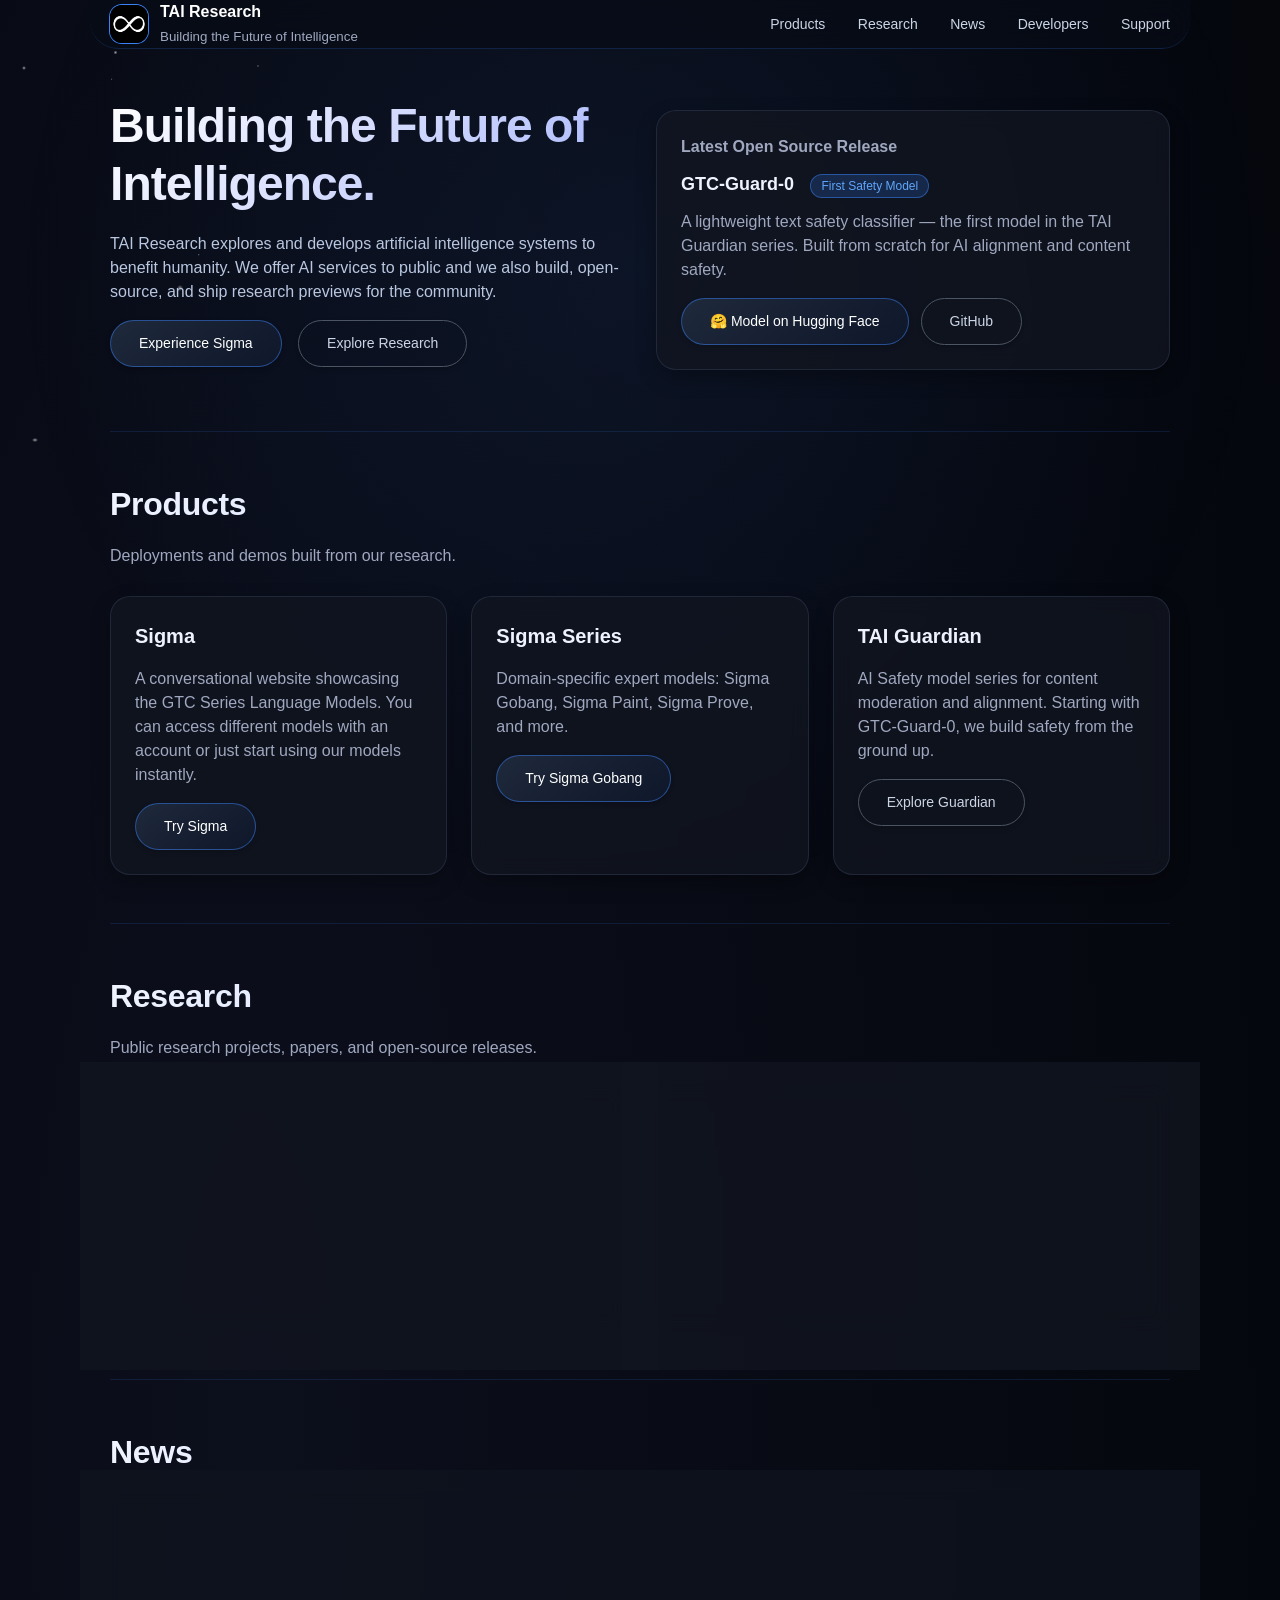
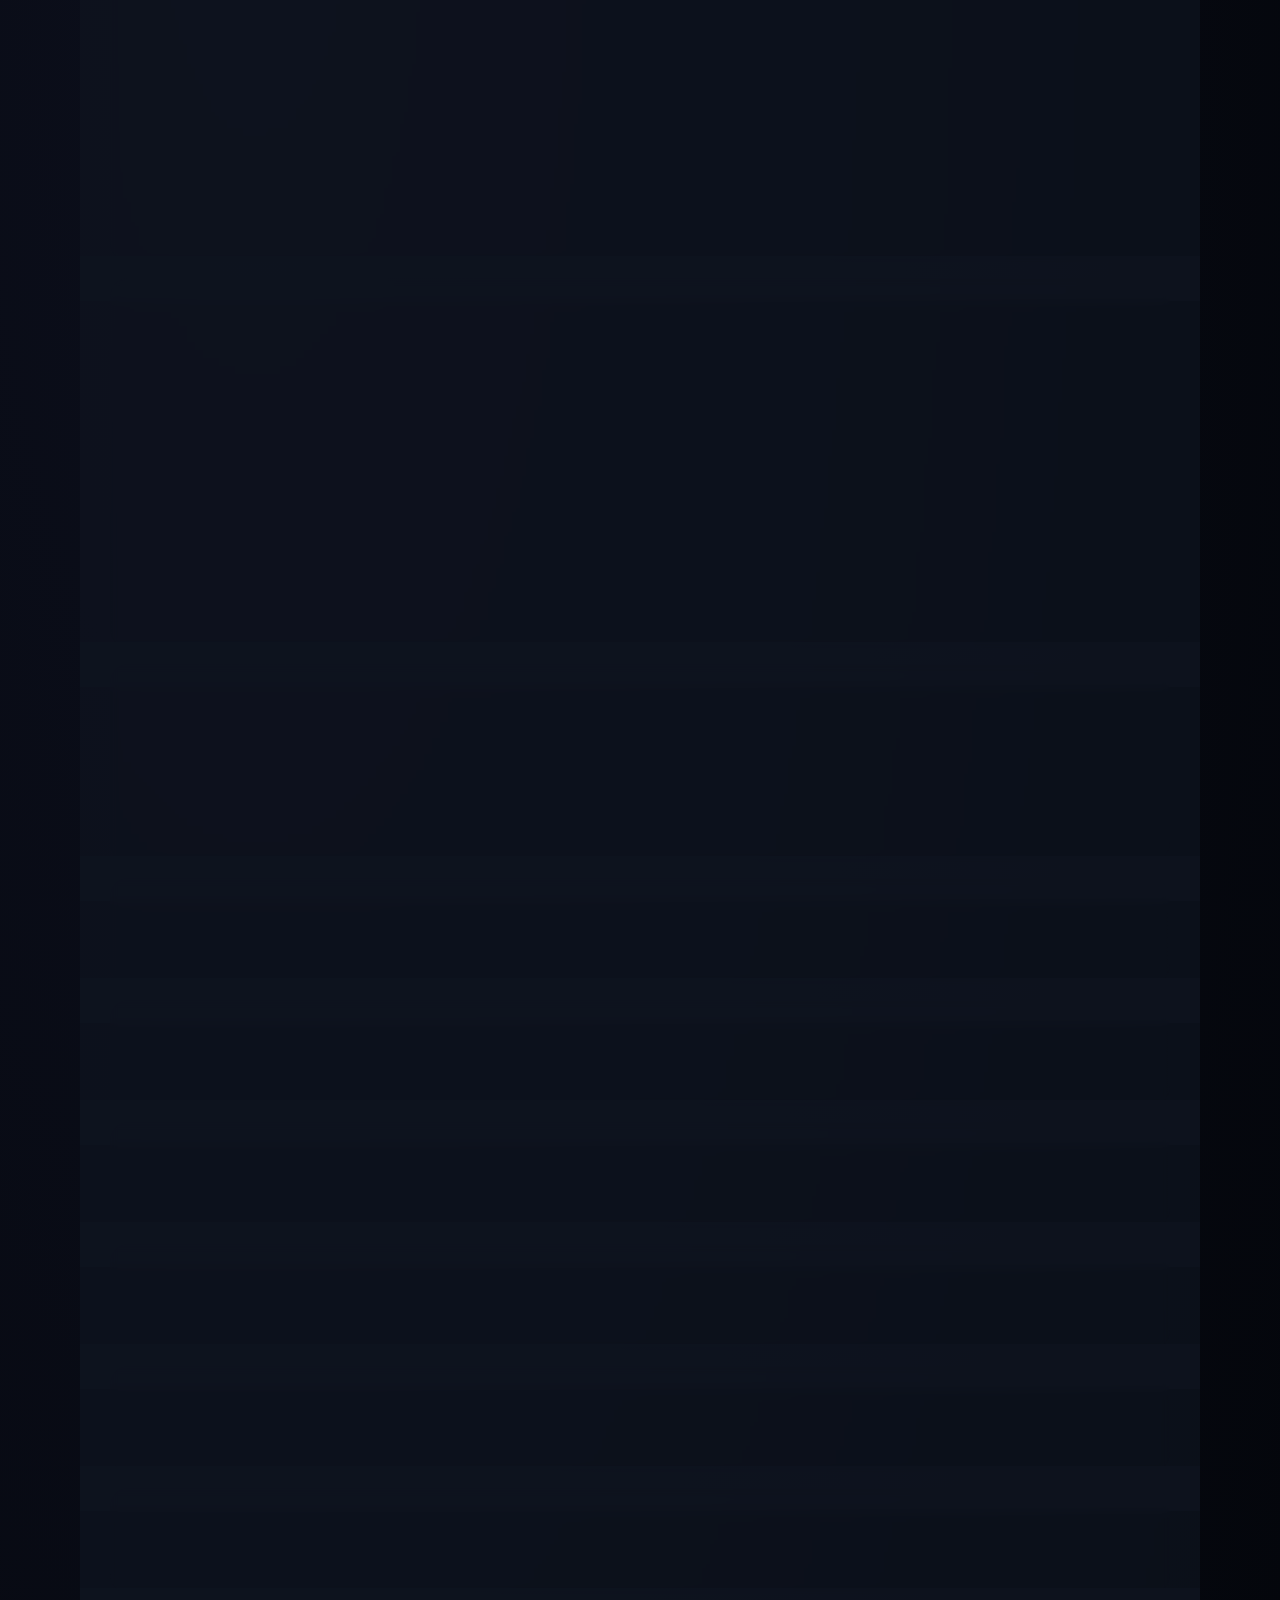
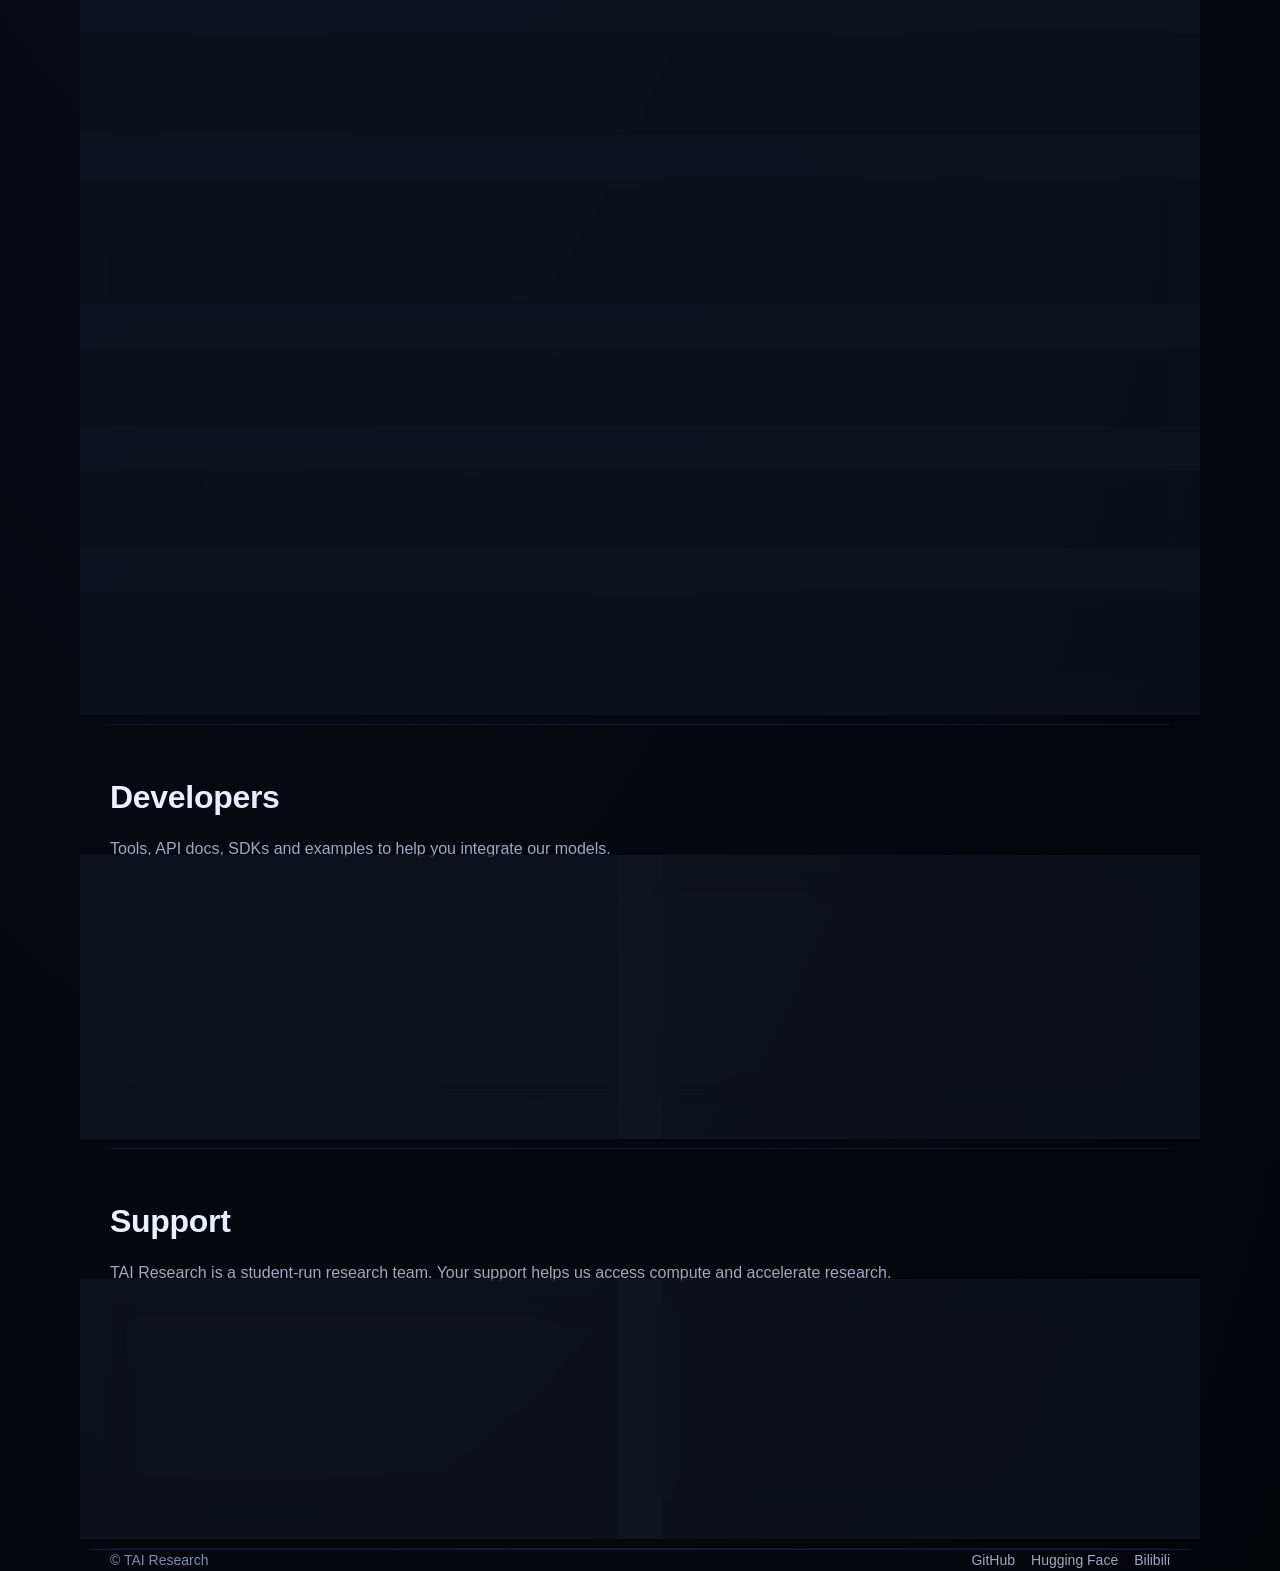
==== index.html @ 845b067b "Add files via upload" ====
<!doctype html>
<html lang="en">
<head>
    <meta charset="utf-8" />
    <meta name="viewport" content="width=device-width,initial-scale=1" />
    <title>TAI Research — Building the Future of Intelligence</title>
    <link rel="icon" href="icon.jpg" />
    <meta name="description" content="TAI Research — Building the Future of Intelligence" />
    <style>
        /* 星空黑色主题 + 渐变文字 */
        :root {
            --bg: #0a0c12;
            --card: rgba(18, 22, 32, 0.75);
            --card-border: rgba(50, 60, 85, 0.5);
            --text: #eef2ff;
            --muted: #a0a8c0;
            --accent: #3b82f6;
            --accent-glow: #6366f1;
            --border: #1f2a3e;
            --notice-bg: rgba(30, 30, 50, 0.9);
            --notice-text: #e2e8f0;
            --notice-border: #4b5563;
            --star-color: rgba(255, 255, 255, 0.2);
        }

        * {
            box-sizing: border-box;
        }

        body {
            margin: 0;
            font-family: "Inter", "Segoe UI", "Roboto", "Helvetica", "Arial", sans-serif;
            background: radial-gradient(ellipse at 20% 30%, #0c0f1c, #020408);
            color: var(--text);
            line-height: 1.5;
            position: relative;
            overflow-x: hidden;
        }

        /* 星空动态层 */
        body::before {
            content: "";
            position: fixed;
            top: 0;
            left: 0;
            width: 100%;
            height: 100%;
            pointer-events: none;
            background-image:
                radial-gradient(2px 2px at 12% 34%, #fff, rgba(0, 0, 0, 0)),
                radial-gradient(1px 1px at 86% 22%, #f8fafc, rgba(0, 0, 0, 0)),
                radial-gradient(3px 3px at 45% 72%, #ddd, rgba(0, 0, 0, 0)),
                radial-gradient(1px 1px at 71% 91%, #cbd5e1, rgba(0, 0, 0, 0)),
                radial-gradient(2px 2px at 33% 15%, white, rgba(0, 0, 0, 0)),
                radial-gradient(1px 1px at 95% 63%, #e2e8f0, rgba(0, 0, 0, 0)),
                radial-gradient(3px 2px at 7% 88%, #fff, rgba(0, 0, 0, 0)),
                radial-gradient(1px 1px at 62% 44%, #94a3b8, rgba(0, 0, 0, 0));
            background-size: 200px 200px, 300px 300px, 400px 400px, 280px 280px, 350px 350px, 220px 220px, 500px 500px, 180px 180px;
            background-repeat: no-repeat;
            opacity: 0.6;
            animation: starTwinkle 8s infinite alternate;
            z-index: 0;
        }

        /* 微光晕层 */
        body::after {
            content: "";
            position: fixed;
            top: 0;
            left: 0;
            width: 100%;
            height: 100%;
            background: radial-gradient(circle at 50% 30%, rgba(59, 130, 246, 0.08) 0%, rgba(0, 0, 0, 0) 70%);
            pointer-events: none;
            z-index: 0;
        }

        @keyframes starTwinkle {
            0% {
                opacity: 0.4;
            }
            100% {
                opacity: 0.9;
            }
        }

        /* 所有内容都在上层 */
        header,
        main,
        footer,
        .modal-overlay,
        .container,
        .card,
        .btn,
        nav,
        .logo,
        .hero,
        section {
            position: relative;
            z-index: 2;
        }

        .container {
            max-width: 1100px;
            margin: 0 auto;
            padding: 0 20px;
        }

        /* 卡片玻璃质感 */
        .card {
            background: var(--card);
            backdrop-filter: blur(10px);
            padding: 24px;
            border-radius: 20px;
            border: 1px solid var(--card-border);
            box-shadow: 0 8px 20px rgba(0, 0, 0, 0.3);
            transition: transform 0.2s ease, border-color 0.2s;
        }
        .card:hover {
            border-color: rgba(59, 130, 246, 0.6);
            transform: translateY(-2px);
        }

        /* 渐变标题 Hero */
        .hero h1 {
            font-size: 48px;
            line-height: 1.2;
            margin: 0 0 20px;
            font-weight: 800;
            background: linear-gradient(135deg, #FFFFFF, #A5B4FC, #60A5FA, #C084FC);
            background-size: 300% 300%;
            -webkit-background-clip: text;
            background-clip: text;
            color: transparent;
            animation: gradientShift 5s ease infinite;
            letter-spacing: -0.02em;
        }

        @keyframes gradientShift {
            0% {
                background-position: 0% 50%;
            }
            50% {
                background-position: 100% 50%;
            }
            100% {
                background-position: 0% 50%;
            }
        }

        /* 按钮样式 - 深色炫酷 */
        .btn {
            display: inline-block;
            padding: 12px 28px;
            border-radius: 40px;
            background: linear-gradient(145deg, #1e293b, #0f172a);
            color: #ffffff;
            font-weight: 500;
            text-decoration: none;
            font-size: 14px;
            border: 1px solid rgba(59, 130, 246, 0.5);
            transition: all 0.25s ease;
            box-shadow: 0 2px 5px rgba(0, 0, 0, 0.2);
        }
        .btn:hover {
            background: linear-gradient(145deg, #2d3a5e, #1e293b);
            border-color: #60a5fa;
            transform: scale(1.02);
            box-shadow: 0 6px 14px rgba(59, 130, 246, 0.25);
        }
        .btn.outline {
            background: transparent;
            border: 1px solid #4b5563;
            color: #cbd5e6;
        }
        .btn.outline:hover {
            background: rgba(59, 130, 246, 0.15);
            border-color: #3b82f6;
            color: white;
        }

        /* 徽章样式 */
        .badge {
            display: inline-block;
            background: rgba(59, 130, 246, 0.2);
            border: 1px solid rgba(59, 130, 246, 0.5);
            border-radius: 20px;
            padding: 2px 10px;
            font-size: 12px;
            font-weight: 500;
            color: #60a5fa;
            margin-left: 12px;
            vertical-align: middle;
        }

        /* 模态框星空适配 */
        .modal-overlay {
            position: fixed;
            top: 0;
            left: 0;
            width: 100%;
            height: 100%;
            background-color: rgba(5, 7, 15, 0.85);
            backdrop-filter: blur(5px);
            display: flex;
            justify-content: center;
            align-items: center;
            z-index: 1000;
        }
        .modal-content {
            background: #10141f;
            max-width: 600px;
            width: 90%;
            max-height: 80vh;
            overflow-y: auto;
            border-radius: 28px;
            box-shadow: 0 25px 40px rgba(0, 0, 0, 0.6), 0 0 0 1px rgba(59, 130, 246, 0.3);
            padding: 28px;
            position: relative;
            color: #eef2ff;
        }
        .modal-close {
            position: absolute;
            top: 18px;
            right: 22px;
            background: none;
            border: none;
            font-size: 28px;
            cursor: pointer;
            color: #9ca3af;
        }
        .modal-close:hover {
            color: white;
        }
        .modal-title {
            font-size: 26px;
            font-weight: 700;
            margin: 0 0 16px 0;
            background: linear-gradient(120deg, #e0f2fe, #a5f3fc);
            -webkit-background-clip: text;
            background-clip: text;
            color: transparent;
        }
        .modal-body ul li {
            color: #cbd5e6;
        }
        .modal-signature {
            margin-top: 20px;
            font-style: italic;
            text-align: right;
            color: #90a3bf;
        }
        /* 头部 */
        header {
            padding: 24px;
            display: flex;
            align-items: center;
            justify-content: space-between;
            border-bottom: 1px solid rgba(59, 130, 246, 0.2);
            background: rgba(8, 12, 22, 0.7);
            backdrop-filter: blur(12px);
            border-radius: 0 0 28px 28px;
            margin-bottom: 8px;
        }
        .logo {
            display: flex;
            align-items: center;
            gap: 12px;
        }
        .logo .mark {
            width: 38px;
            height: 38px;
            border-radius: 12px;
            overflow: hidden;
            box-shadow: 0 0 0 1px #3b82f6;
        }
        .logo .mark img {
            width: 100%;
            height: 100%;
            object-fit: cover;
        }
        nav a {
            color: #cbd5e6;
            text-decoration: none;
            margin-left: 28px;
            font-weight: 500;
            font-size: 14px;
            transition: 0.2s;
        }
        nav a:hover {
            color: #ffffff;
            text-shadow: 0 0 5px #3b82f6;
        }
        /* 区块分割线 */
        section {
            padding: 48px 0;
            border-bottom: 1px solid rgba(59, 130, 246, 0.15);
        }
        h2 {
            margin: 0 0 16px;
            font-size: 32px;
            font-weight: 700;
            letter-spacing: -0.3px;
            background: linear-gradient(135deg, #f0f4ff, #b9c8ff);
            -webkit-background-clip: text;
            background-clip: text;
            color: transparent;
        }
        h3 {
            margin: 0 0 12px;
            font-size: 20px;
            font-weight: 600;
            color: #eef2ff;
        }
        .hero {
            display: grid;
            grid-template-columns: 1fr 1fr;
            gap: 32px;
            align-items: center;
        }
        .hero p {
            color: #b9c7e0;
        }
        .news-item {
            display: flex;
            gap: 16px;
            align-items: flex-start;
            background: rgba(15, 20, 32, 0.7);
            backdrop-filter: blur(4px);
        }
        .news-date {
            font-size: 14px;
            font-weight: 600;
            color: #60a5fa;
            min-width: 110px;
        }
        footer {
            padding: 32px 0;
            color: #7f8cae;
            font-size: 14px;
            border-top: 1px solid rgba(59, 130, 246, 0.2);
            margin-top: 10px;
        }
        footer a {
            color: #8ba0d0;
            transition: 0.2s;
        }
        footer a:hover {
            color: white;
        }
        /* 响应式 */
        @media(max-width:900px) {
            .hero {
                grid-template-columns: 1fr;
                gap: 32px;
            }
            .grid {
                grid-template-columns: 1fr;
            }
            nav {
                display: none;
            }
            .hero h1 {
                font-size: 38px;
            }
            .news-date {
                min-width: 80px;
            }
        }
        /* 链接样式统一 */
        a {
            color: #9bb4ff;
        }
        a:hover {
            color: white;
        }
        /* 列表/内容微调 */
        .modal-body ul {
            padding-left: 20px;
        }
        .modal-body li {
            margin-bottom: 8px;
        }
        .grid {
            display: grid;
            grid-template-columns: repeat(3, 1fr);
            gap: 24px;
            margin-top: 28px;
        }
        @media (max-width: 700px) {
            .grid {
                grid-template-columns: 1fr;
            }
        }
        /* 滚动条暗色 */
        ::-webkit-scrollbar {
            width: 8px;
            background: #11161f;
        }
        ::-webkit-scrollbar-thumb {
            background: #2d3a52;
            border-radius: 8px;
        }
    </style>
</head>
<body>

    <header class="container">
        <div class="logo">
            <div class="mark">
                <img src="icon.jpg" alt="TAI Research Logo">
            </div>
            <div>
                <div style="font-weight:700; color:#ffffff;">TAI Research</div>
                <small style="color:var(--muted)">Building the Future of Intelligence</small>
            </div>
        </div>
        <nav>
            <a href="#products">Products</a>
            <a href="#research">Research</a>
            <a href="#news">News</a>
            <a href="#developers">Developers</a>
            <a href="#support">Support</a>
        </nav>
    </header>

    <main class="container">
        <section class="hero">
            <div>
                <h1>Building the Future of Intelligence.</h1>
                <p>TAI Research explores and develops artificial intelligence systems to benefit humanity. We offer AI services to public and we also build, open-source, and ship research previews for the community.</p>
                <p>
                    <a class="btn" href="https://ltyleo.github.io/sigma/" target="_blank">Experience Sigma</a>
                    <a class="btn outline" style="margin-left:12px;" href="#research">Explore Research</a>
                </p>
            </div>
            <div class="card">
                <strong style="display:block;margin-bottom:12px;color:var(--muted)">Latest Open Source Release</strong>
                <div>
                    <span style="font-weight:600;font-size:18px; color:#f0f3ff">GTC-Guard-0</span>
                    <span class="badge">First Safety Model</span>
                </div>
                <div style="color:var(--muted);margin:12px 0">A lightweight text safety classifier — the first model in the TAI Guardian series. Built from scratch for AI alignment and content safety.</div>
                <div style="display:flex;gap:12px;margin-top:16px;flex-wrap:wrap">
                    <a class="btn" href="https://huggingface.co/TAI-Research/GTC-Guard-0" target="_blank">🤗 Model on Hugging Face</a>
                    <a class="btn outline" href="https://github.com/LTYLeo/GTC-Guard-0" target="_blank">GitHub</a>
                </div>
            </div>
        </section>

        <section id="products">
            <h2>Products</h2>
            <p style="color:var(--muted)">Deployments and demos built from our research.</p>
            <div class="grid">
                <div class="card">
                    <h3>Sigma</h3>
                    <p style="color:var(--muted)">A conversational website showcasing the GTC Series Language Models. You can access different models with an account or just start using our models instantly.</p>
                    <a class="btn" href="https://ltyleo.github.io/sigma/" target="_blank">Try Sigma</a>
                </div>
                <div class="card">
                    <h3>Sigma Series</h3>
                    <p style="color:var(--muted)">Domain-specific expert models: Sigma Gobang, Sigma Paint, Sigma Prove, and more.</p>
                    <a class="btn" href="https://ltyleo.github.io/gobang/" target="_blank">Try Sigma Gobang</a>
                </div>
                <div class="card">
                    <h3>TAI Guardian</h3>
                    <p style="color:var(--muted)">AI Safety model series for content moderation and alignment. Starting with GTC-Guard-0, we build safety from the ground up.</p>
                    <a class="btn outline" href="https://huggingface.co/TAI-Research/GTC-Guard-0" target="_blank">Explore Guardian</a>
                </div>
            </div>
        </section>

        <section id="research">
            <h2>Research</h2>
            <p style="color:var(--muted)">Public research projects, papers, and open-source releases.</p>
            <div style="display:grid;grid-template-columns:1fr 1fr;gap:24px;margin-top:24px">
                <div class="card">
                    <h3>GTC Series</h3>
                    <p style="color:var(--muted)">Generative Trained Chatbot family — from GTC-1 to GTC-2. See model cards and checkpoints on Hugging Face.</p>
                    <p style="margin-top:16px"><a href="https://huggingface.co/TAI-Research" target="_blank" class="btn">View models</a></p>
                </div>
                <div class="card">
                    <h3>TAI Guardian <span class="badge">New</span></h3>
                    <p style="color:var(--muted)">A safety-first model series for text moderation. GTC-Guard-0 is the first baseline classifier, designed for interpretability and lightweight deployment.</p>
                    <p style="margin-top:16px"><a href="https://huggingface.co/TAI-Research/GTC-Guard-0" target="_blank" class="btn outline">Read Model Card</a></p>
                </div>
            </div>
        </section>

        <section id="news">
            <h2>News</h2>
            <div style="display:flex;flex-direction:column;gap:16px;margin-top:16px">

                <!-- 新增新闻：GTC-2.5V Preview -->
                <div class="card news-item">
                    <div class="news-date">2026-7-14</div>
                    <div style="flex:1">
                        <strong>🖼️ GTC-2.5V Preview Released — TAI Research‘s First Vision-Language Model</strong>
                        <div style="color:var(--muted);margin-top:8px">
                            We are excited to announce the release of GTC-2.5V Preview, the first vision-language foundation model developed by TAI Research. Extending the GTC series with multimodal capabilities, this 64M-parameter model integrates a lightweight visual encoder with a decoder-only language backbone, trained end-to-end on a V100 32G GPU.
                            <br><br>
                            GTC-2.5V Preview demonstrates foundational capabilities in image captioning, visual question answering, and text reading from images. While it is a compact research preview, it serves as a baseline for our upcoming larger vision-language models and downstream applications, including multimodal agents and Computer Use scenarios.
                            <br><br>
                            This release reaffirms our commitment to transparent, efficient AI research across modalities. We extend our gratitude to the MiniMind-V team for their open-source contributions, enabling us to explore multimodal AI efficiently.
                            <br><br>
                            <strong>📄 System Card Available:</strong>
                            <a href="./GTC-2.5V%20Preview%20System%20Card.pdf" target="_blank" style="color:#60a5fa;text-decoration:underline;">Download GTC-2.5V Preview System Card (PDF)</a>
                        </div>
                    </div>
                </div>

                <!-- 新增新闻：GTC-2.5 Preview -->
                <div class="card news-item">
                    <div class="news-date">2026-7-3</div>
                    <div style="flex:1">
                        <strong>🚀 GTC-2.5 Preview Released — TAI Research's First Conversational Foundation Model</strong>
                        <div style="color:var(--muted);margin-top:8px">
                            We are excited to announce the release of GTC-2.5 Preview, the first conversational foundation model developed by TAI Research. Built upon the open-source MiniMind project and trained on a V100 GPU, this 64M-parameter model marks a critical milestone in validating our technical pipeline.
                            <br><br>
                            GTC-2.5 Preview demonstrates foundational capabilities in dialogue, knowledge retrieval, and code generation. While it is a compact research preview, it serves as a baseline for our upcoming larger models and applications, including domain-specific AI assistants and lightweight edge deployments.
                            <br><br>
                            This release reaffirms our commitment to transparent, efficient AI research. We extend our gratitude to the MiniMind team for their open-source contributions, enabling us to stand on the shoulders of giants.
                            <br><br>
                            <strong>📄 System Card Available:</strong>
                            <a href="./GTC-2.5%20Preview%20System%20Card.pdf" target="_blank" style="color:#60a5fa;text-decoration:underline;">Download GTC-2.5 Preview System Card (PDF)</a>
                        </div>
                    </div>
                </div>

                <!-- 原有新闻 -->
                <div class="card news-item">
                    <div class="news-date">2026-5-23</div>
                    <div style="flex:1">
                        <strong>🔥 GTC-Guard-0 Released — TAI Guardian's First Safety Model</strong>
                        <div style="color:var(--muted);margin-top:8px">We're proud to announce GTC-Guard-0, the first model in the TAI Guardian series. This lightweight text safety classifier (under 10M parameters) is built for interpretability and CPU inference. It marks TAI Research's first step into AI alignment and content safety — building values from the first line of code. Available now on Hugging Face under MIT license.</div>
                        <div style="margin-top:12px"><a href="https://huggingface.co/TAI-Research/GTC-Guard-0" target="_blank" class="btn outline" style="padding:6px 16px;font-size:12px">🤗 Download on Hugging Face →</a></div>
                    </div>
                </div>
                <div class="card news-item">
                    <div class="news-date">2026-4-30</div>
                    <div style="flex:1">
                        <strong>Introducing Sigma!</strong>
                        <div style="color:var(--muted);margin-top:8px">After a long rest, we are now back. TAI Sigma Chat is now called Sigma.</div>
                    </div>
                </div>
                <div class="card news-item">
                    <div class="news-date">2025-11-14</div>
                    <div style="flex:1">
                        <strong>ESFT GTC-2 Open Source</strong>
                        <div style="color:var(--muted);margin-top:8px">We are back after a long pause. Weights and repository published.</div>
                    </div>
                </div>
                <div class="card news-item">
                    <div class="news-date">2025-10-04</div>
                    <div style="flex:1">
                        <strong>Introducing Sigma Gobang 2!</strong>
                        <div style="color:var(--muted);margin-top:8px">The previous Sigma Gobang Turbo is too slow, so we create a new one — Sigma Gobang 2.</div>
                    </div>
                </div>
                <div class="card news-item">
                    <div class="news-date">2025-10-01</div>
                    <div style="flex:1">
                        <strong>Introducing ESFT GTC-2!</strong>
                        <div style="color:var(--muted);margin-top:8px">An Early Supervised Fine-Tuned GTC-2 model for improved conversational performance.</div>
                    </div>
                </div>
                <div class="card news-item">
                    <div class="news-date">2025-09-30</div>
                    <div style="flex:1">
                        <strong>Sigma Gobang Turbo is now available.</strong>
                        <div style="color:var(--muted);margin-top:8px">We enhanced the algorithm of Sigma Gobang and built the Sigma Gobang Turbo.</div>
                    </div>
                </div>
                <div class="card news-item">
                    <div class="news-date">2025-09-26</div>
                    <div style="flex:1">
                        <strong>Introducing Sigma Gobang online!</strong>
                        <div style="color:var(--muted);margin-top:8px">You can now access the Sigma Gobang online!</div>
                    </div>
                </div>
                <div class="card news-item">
                    <div class="news-date">2025-09-21</div>
                    <div style="flex:1">
                        <strong>We now offer two new models for developers: GTC-2 Large mini and GTC-2 Large nano</strong>
                        <div style="color:var(--muted);margin-top:8px">Developers can now visit Hugging Face to download these two models. The two models have the performance of the approximate GTC-2 Large while reducing the parameter size.</div>
                    </div>
                </div>
                <div class="card news-item">
                    <div class="news-date">2025-09-20</div>
                    <div style="flex:1">
                        <strong>TAI Sigma Chat is now equipped with account login and conversation history.</strong>
                        <div style="color:var(--muted);margin-top:8px">Users can explore the chat freely without an account, or choose to register and log in to unlock persistent conversation history. This marks a step forward in making TAI Sigma Chat not only a research demo, but also a growing platform for interactive intelligence.</div>
                    </div>
                </div>
                <div class="card news-item">
                    <div class="news-date">2025-09-19</div>
                    <div style="flex:1">
                        <strong>GTC-2 Large Base Model Launched</strong>
                        <div style="color:var(--muted);margin-top:8px">Weights and repository published. Public beta available on the demo site.</div>
                    </div>
                </div>
                <div class="card news-item">
                    <div class="news-date">2025-09-09</div>
                    <div style="flex:1">
                        <strong>Multi-model switching is now available!</strong>
                        <div style="color:var(--muted);margin-top:8px">You can now select different models and experience them.</div>
                    </div>
                </div>
                <div class="card news-item">
                    <div class="news-date">2025-09-07</div>
                    <div style="flex:1">
                        <strong>Introducing TAI Sigma Chat!</strong>
                        <div style="color:var(--muted);margin-top:8px">Start using our models instantly!</div>
                    </div>
                </div>
            </div>
        </section>

        <section id="developers">
            <h2>Developers</h2>
            <p style="color:var(--muted)">Tools, API docs, SDKs and examples to help you integrate our models.</p>
            <div style="display:flex;gap:16px;flex-wrap:wrap;margin-top:16px">
                <div class="card" style="min-width:260px;flex:1">
                    <h3>GTC-Guard-0 API</h3>
                    <p style="color:var(--muted)">Lightweight safety classifier. Use it as a pre-filter for your LLM applications.</p>
                    <p style="margin-top:16px"><a class="btn" href="https://huggingface.co/TAI-Research/GTC-Guard-0" target="_blank">Get Started</a></p>
                </div>
                <div class="card" style="min-width:260px;flex:1">
                    <h3>Open Source</h3>
                    <p style="color:var(--muted)">All public repositories, model cards, and checkpoints. Contributions welcome.</p>
                    <p style="margin-top:16px"><a class="btn" href="https://github.com/LTYLeo" target="_blank">GitHub</a></p>
                </div>
            </div>
        </section>

        <section id="support">
            <h2>Support</h2>
            <p style="color:var(--muted)">TAI Research is a student-run research team. Your support helps us access compute and accelerate research.</p>
            <div style="display:flex;gap:16px;flex-wrap:wrap;margin-top:16px">
                <div class="card" style="min-width:240px;flex:1">
                    <h3>Patron — Pro</h3>
                    <p style="color:var(--muted)">Monthly support plans to get more access and early previews.</p>
                    <p style="margin-top:16px"><a class="btn" href="https://afdian.com/a/tai_research" target="_blank">Support on AfDian</a></p>
                </div>
                <div class="card" style="min-width:240px;flex:1">
                    <h3>Contact</h3>
                    <p style="color:var(--muted)">TAI-Research@outlook.com</p>
                    <p style="margin-top:16px"><a class="btn outline" href="mailto:TAI-Research@outlook.com">Email Us</a></p>
                </div>
            </div>
        </section>
    </main>

    <footer class="container">
        <div style="display:flex;justify-content:space-between;align-items:center;flex-wrap:wrap;gap:12px">
            <div>© TAI Research</div>
            <div style="display:flex;gap:16px">
                <a href="https://github.com/LTYLeo" target="_blank" style="color:var(--muted);text-decoration:none">GitHub</a>
                <a href="https://huggingface.co/TAI-Research" target="_blank" style="color:var(--muted);text-decoration:none">Hugging Face</a>
                <a href="https://space.bilibili.com/88158150" target="_blank" style="color:var(--muted);text-decoration:none">Bilibili</a>
            </div>
        </div>
    </footer>

</body>
</html>
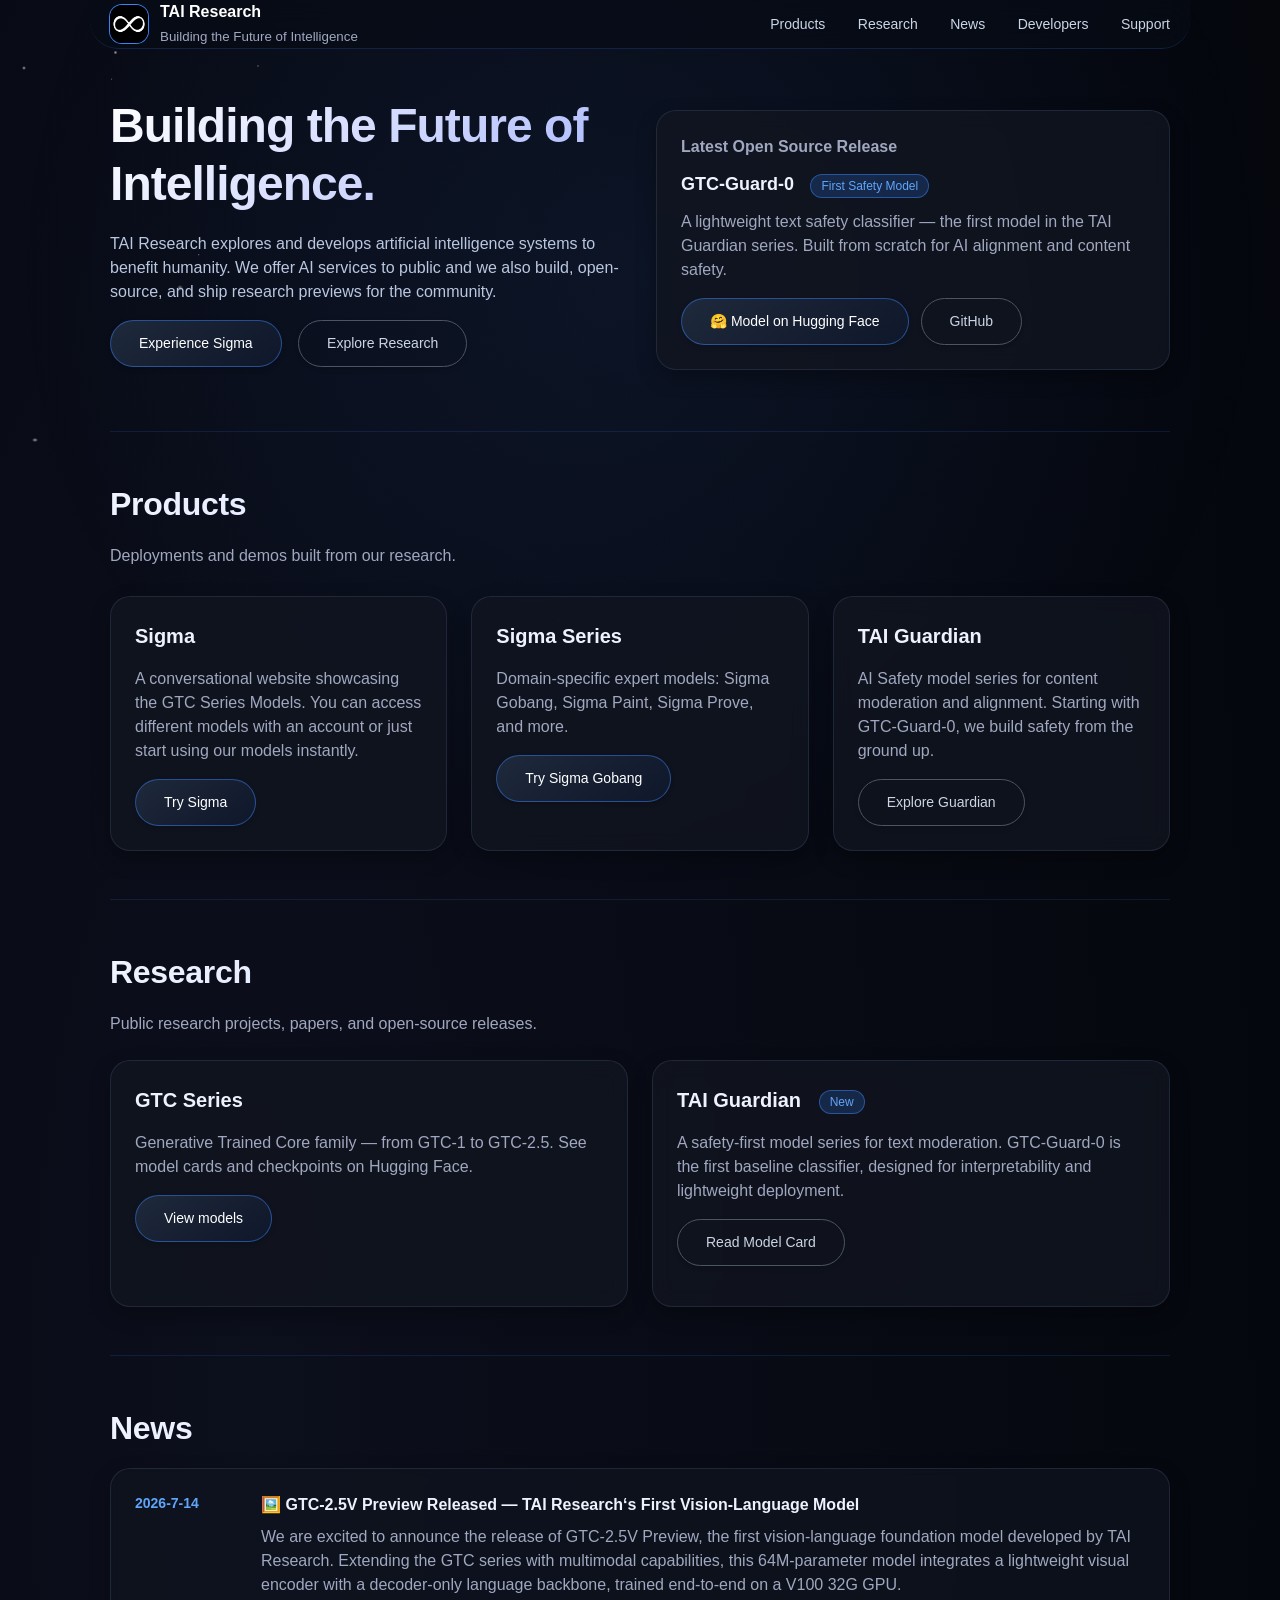
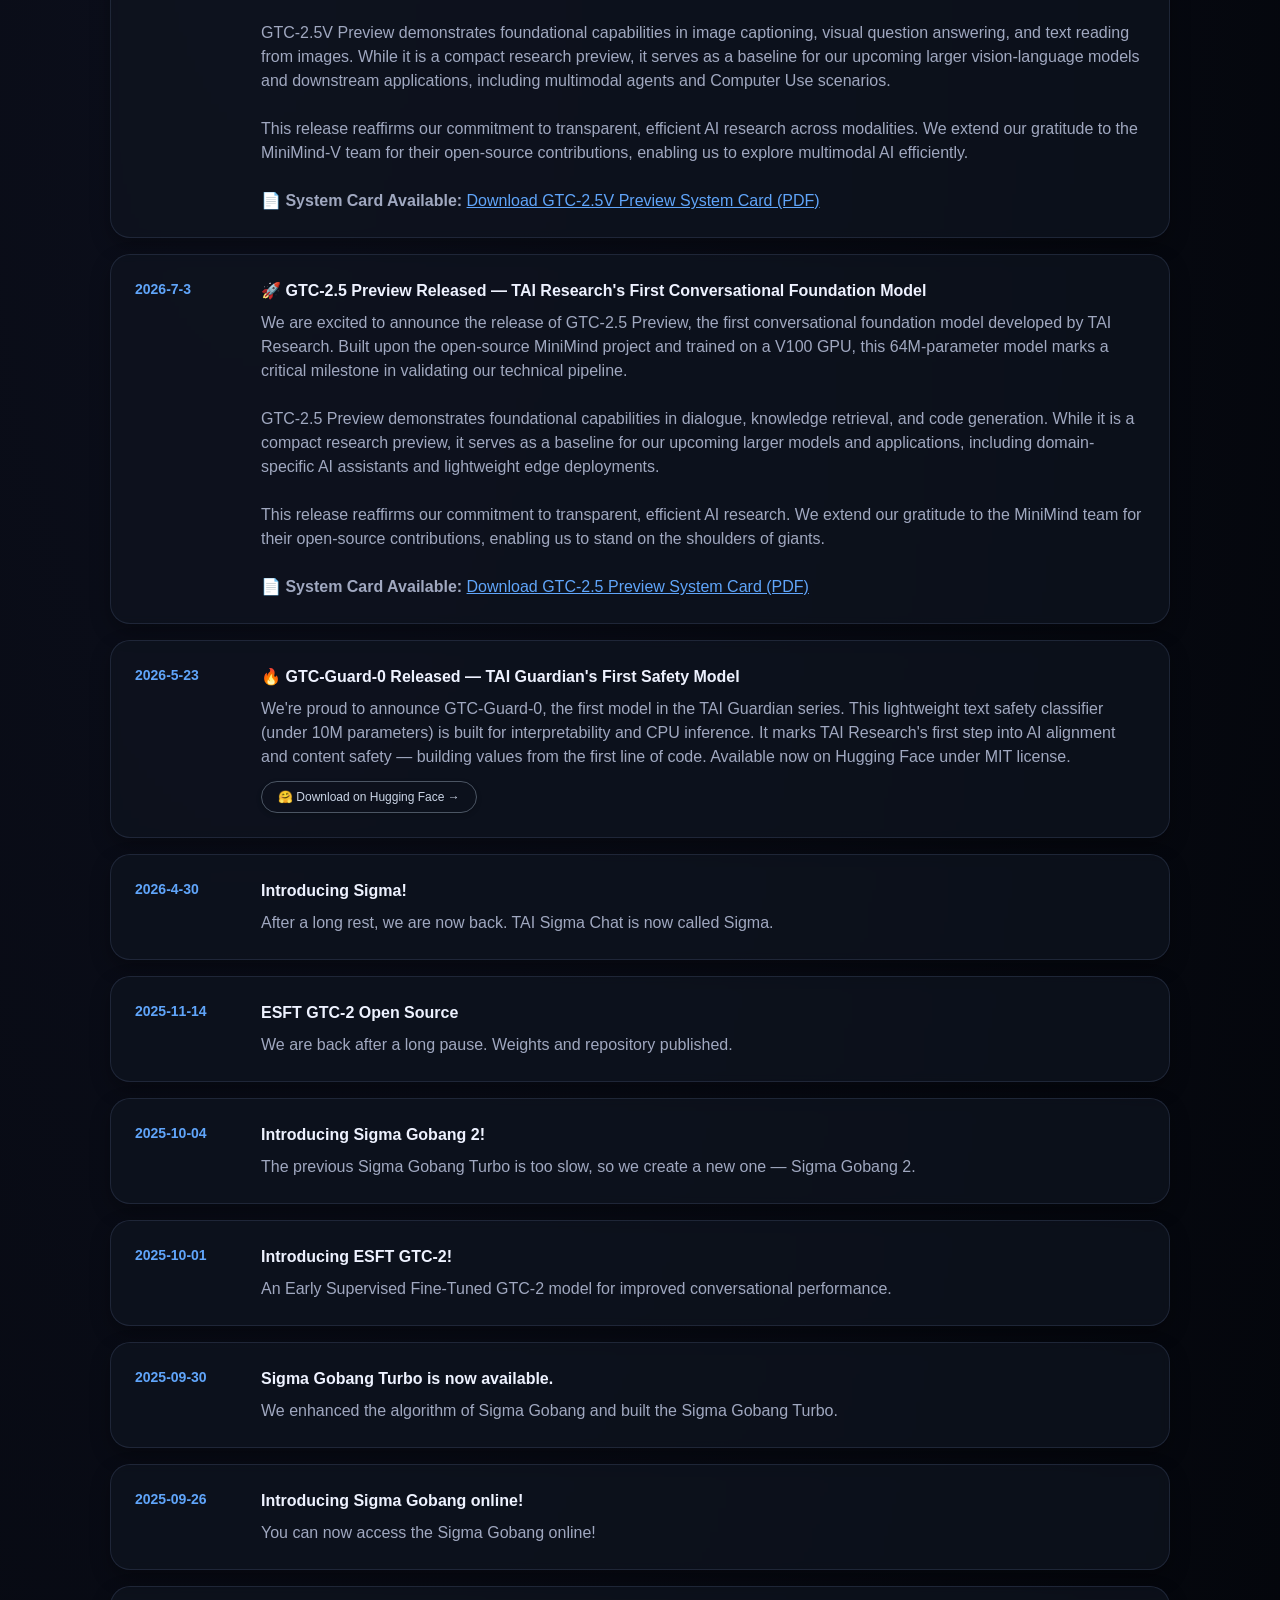
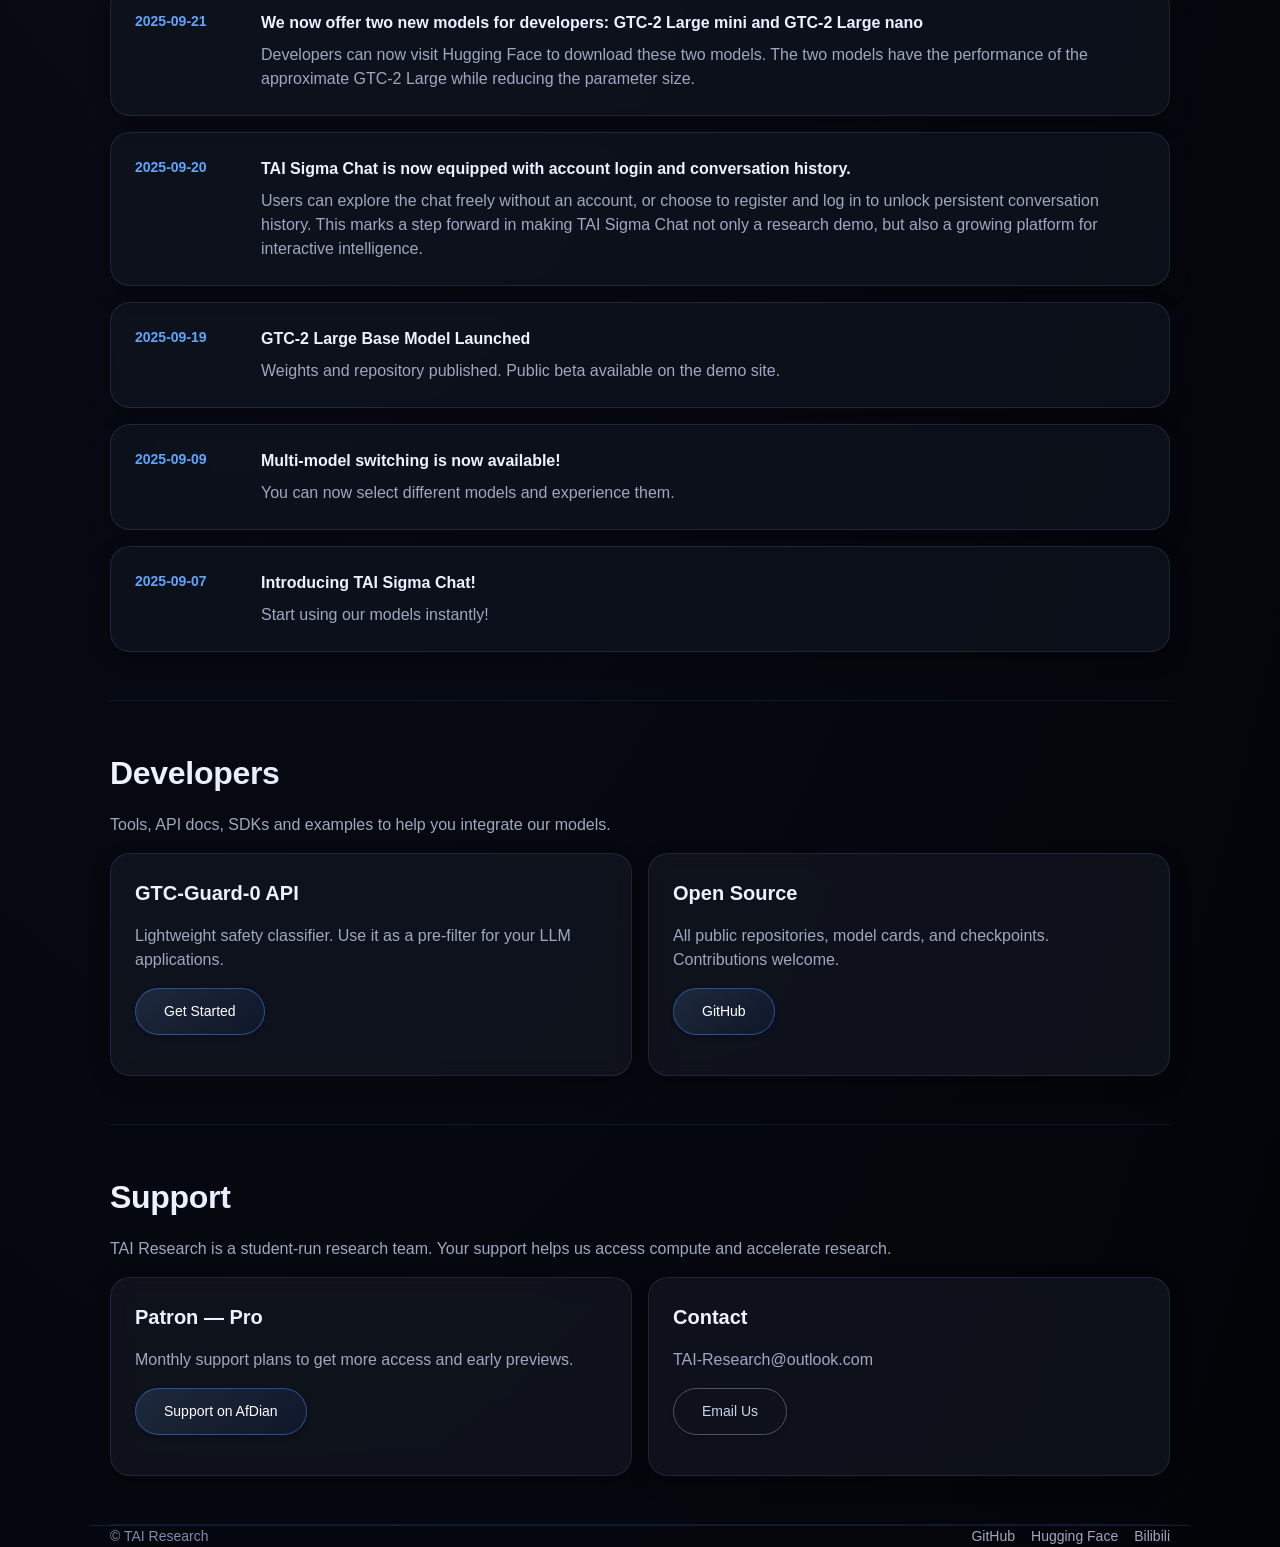
==== commit 8536b1ea: "Add files via upload" ====
--- a/index.html
+++ b/index.html
@@ -454,7 +454,7 @@
             <div class="grid">
                 <div class="card">
                     <h3>Sigma</h3>
-                    <p style="color:var(--muted)">A conversational website showcasing the GTC Series Language Models. You can access different models with an account or just start using our models instantly.</p>
+                    <p style="color:var(--muted)">A conversational website showcasing the GTC Series Models. You can access different models with an account or just start using our models instantly.</p>
                     <a class="btn" href="https://ltyleo.github.io/sigma/" target="_blank">Try Sigma</a>
                 </div>
                 <div class="card">
@@ -476,7 +476,7 @@
             <div style="display:grid;grid-template-columns:1fr 1fr;gap:24px;margin-top:24px">
                 <div class="card">
                     <h3>GTC Series</h3>
-                    <p style="color:var(--muted)">Generative Trained Chatbot family — from GTC-1 to GTC-2. See model cards and checkpoints on Hugging Face.</p>
+                    <p style="color:var(--muted)">Generative Trained Core family — from GTC-1 to GTC-2.5. See model cards and checkpoints on Hugging Face.</p>
                     <p style="margin-top:16px"><a href="https://huggingface.co/TAI-Research" target="_blank" class="btn">View models</a></p>
                 </div>
                 <div class="card">
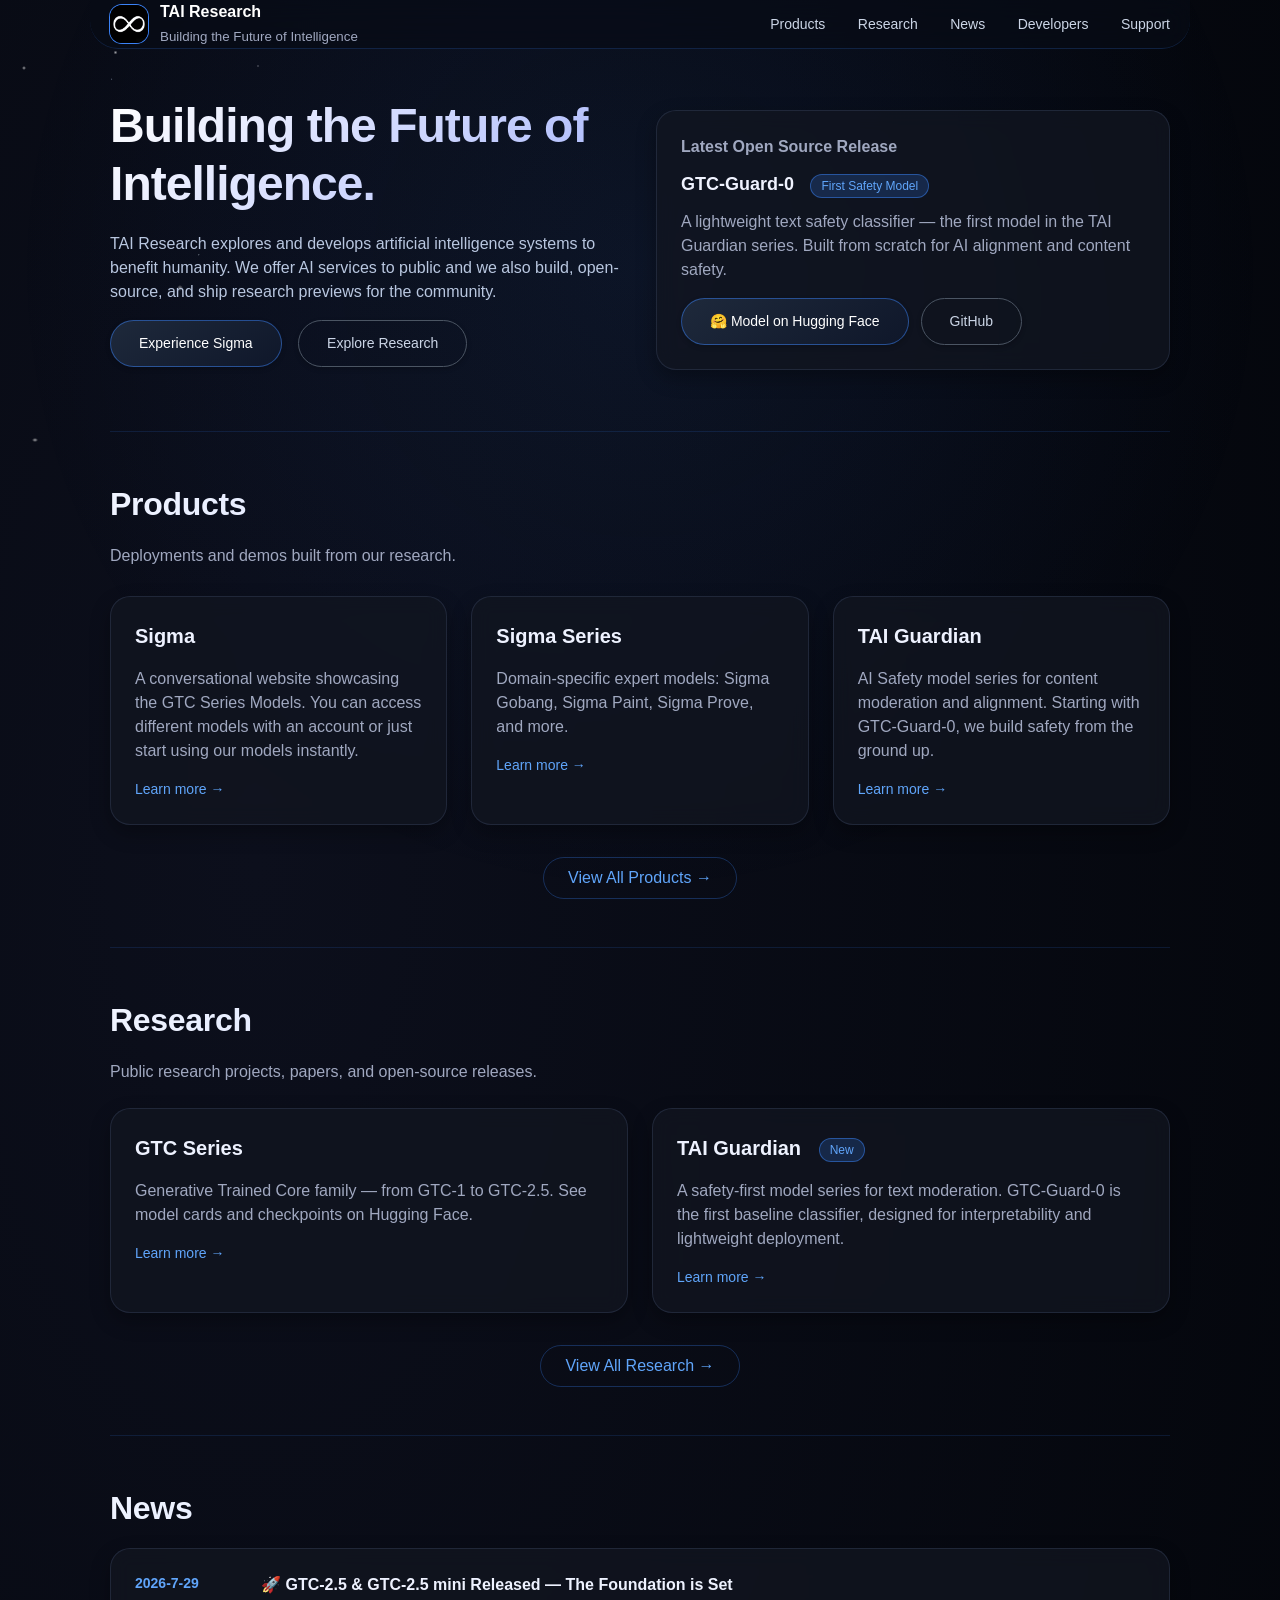
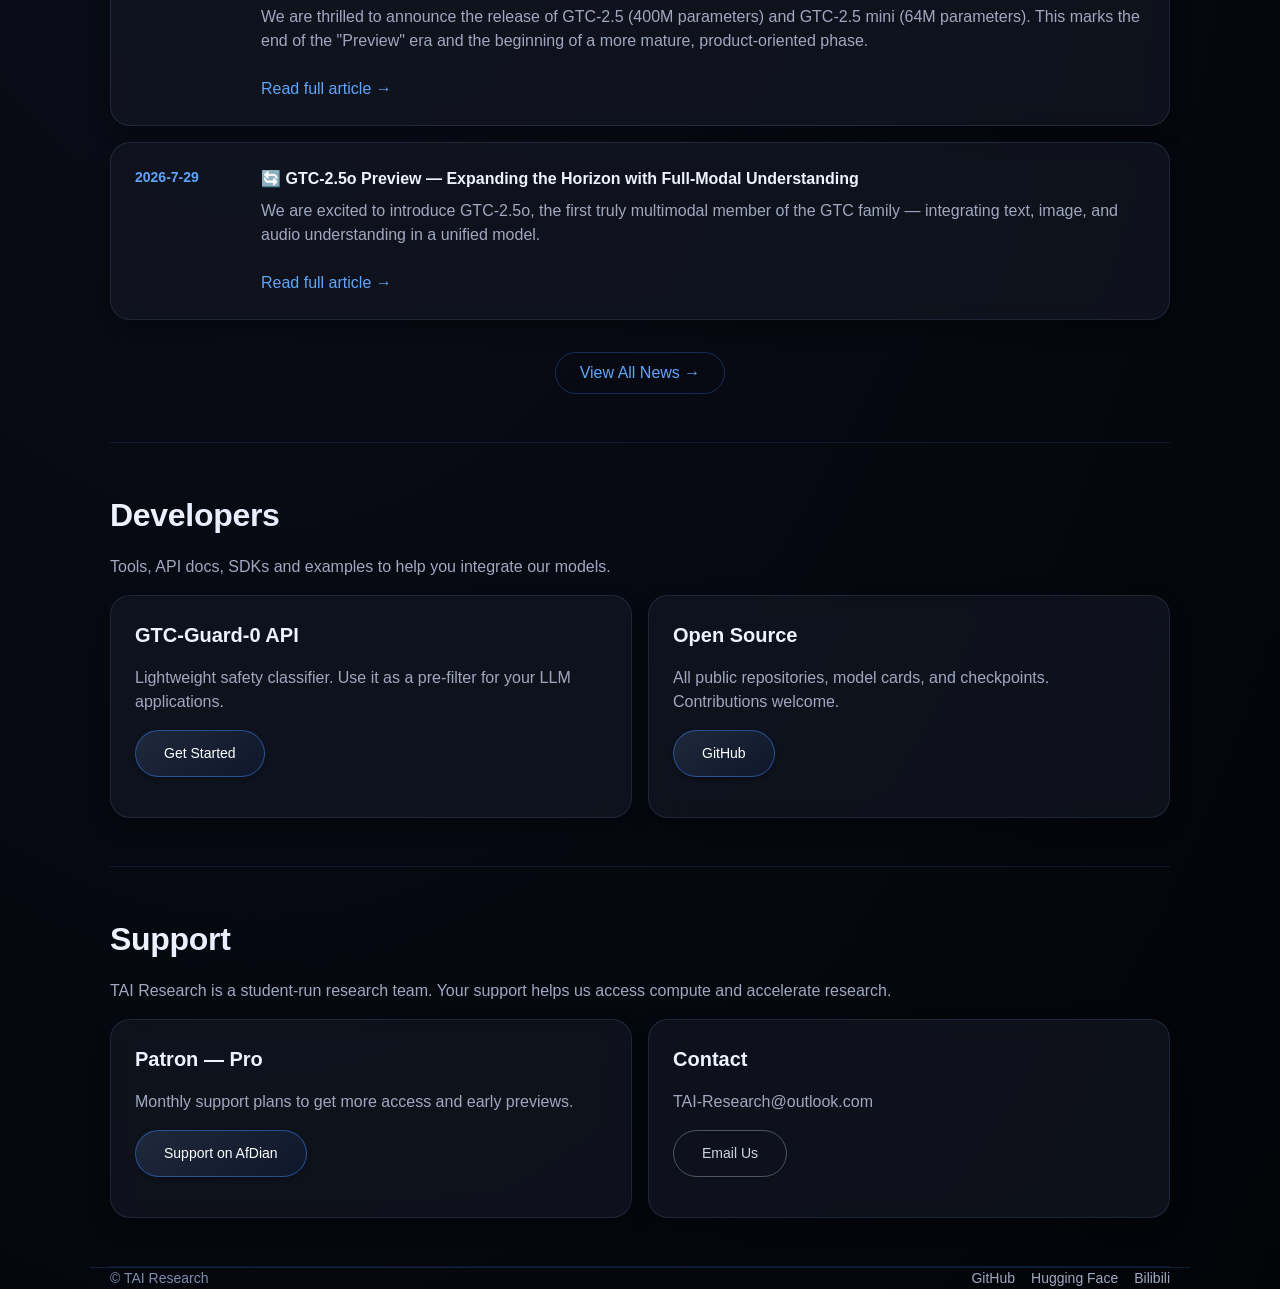
==== commit 3e7760fc: "Add files via upload" ====
--- a/index.html
+++ b/index.html
@@ -121,6 +121,29 @@
             transform: translateY(-2px);
         }
 
+        /* 可点击卡片样式 */
+        .card-clickable {
+            cursor: pointer;
+            text-decoration: none;
+            color: inherit;
+            display: block;
+        }
+        .card-clickable:hover {
+            border-color: rgba(59, 130, 246, 0.6);
+            transform: translateY(-2px);
+        }
+
+        /* 新闻卡片点击样式 */
+        .news-clickable {
+            cursor: pointer;
+            text-decoration: none;
+            color: inherit;
+        }
+        .news-clickable:hover {
+            border-color: rgba(59, 130, 246, 0.6);
+            transform: translateY(-2px);
+        }
+
         /* 渐变标题 Hero */
         .hero h1 {
             font-size: 48px;
@@ -334,6 +357,22 @@
             color: #60a5fa;
             min-width: 110px;
         }
+        .view-all-link {
+            display: inline-block;
+            margin-top: 16px;
+            color: #60a5fa;
+            text-decoration: none;
+            font-weight: 500;
+            border: 1px solid rgba(59, 130, 246, 0.3);
+            border-radius: 30px;
+            padding: 8px 24px;
+            transition: 0.2s;
+        }
+        .view-all-link:hover {
+            background: rgba(59, 130, 246, 0.12);
+            border-color: #3b82f6;
+            color: white;
+        }
         footer {
             padding: 32px 0;
             color: #7f8cae;
@@ -416,9 +455,9 @@
             </div>
         </div>
         <nav>
-            <a href="#products">Products</a>
-            <a href="#research">Research</a>
-            <a href="#news">News</a>
+            <a href="products.html">Products</a>
+            <a href="research.html">Research</a>
+            <a href="news.html">News</a>
             <a href="#developers">Developers</a>
             <a href="#support">Support</a>
         </nav>
@@ -431,7 +470,7 @@
                 <p>TAI Research explores and develops artificial intelligence systems to benefit humanity. We offer AI services to public and we also build, open-source, and ship research previews for the community.</p>
                 <p>
                     <a class="btn" href="https://ltyleo.github.io/sigma/" target="_blank">Experience Sigma</a>
-                    <a class="btn outline" style="margin-left:12px;" href="#research">Explore Research</a>
+                    <a class="btn outline" style="margin-left:12px;" href="research.html">Explore Research</a>
                 </p>
             </div>
             <div class="card">
@@ -452,21 +491,24 @@
             <h2>Products</h2>
             <p style="color:var(--muted)">Deployments and demos built from our research.</p>
             <div class="grid">
-                <div class="card">
+                <a href="products.html" class="card card-clickable">
                     <h3>Sigma</h3>
                     <p style="color:var(--muted)">A conversational website showcasing the GTC Series Models. You can access different models with an account or just start using our models instantly.</p>
-                    <a class="btn" href="https://ltyleo.github.io/sigma/" target="_blank">Try Sigma</a>
-                </div>
-                <div class="card">
+                    <div style="margin-top:12px;color:#60a5fa;font-size:14px;">Learn more →</div>
+                </a>
+                <a href="products.html" class="card card-clickable">
                     <h3>Sigma Series</h3>
                     <p style="color:var(--muted)">Domain-specific expert models: Sigma Gobang, Sigma Paint, Sigma Prove, and more.</p>
-                    <a class="btn" href="https://ltyleo.github.io/gobang/" target="_blank">Try Sigma Gobang</a>
-                </div>
-                <div class="card">
+                    <div style="margin-top:12px;color:#60a5fa;font-size:14px;">Learn more →</div>
+                </a>
+                <a href="products.html" class="card card-clickable">
                     <h3>TAI Guardian</h3>
                     <p style="color:var(--muted)">AI Safety model series for content moderation and alignment. Starting with GTC-Guard-0, we build safety from the ground up.</p>
-                    <a class="btn outline" href="https://huggingface.co/TAI-Research/GTC-Guard-0" target="_blank">Explore Guardian</a>
-                </div>
+                    <div style="margin-top:12px;color:#60a5fa;font-size:14px;">Learn more →</div>
+                </a>
+            </div>
+            <div style="text-align:center;margin-top:16px;">
+                <a href="products.html" class="view-all-link">View All Products →</a>
             </div>
         </section>
 
@@ -474,16 +516,19 @@
             <h2>Research</h2>
             <p style="color:var(--muted)">Public research projects, papers, and open-source releases.</p>
             <div style="display:grid;grid-template-columns:1fr 1fr;gap:24px;margin-top:24px">
-                <div class="card">
+                <a href="research.html" class="card card-clickable">
                     <h3>GTC Series</h3>
                     <p style="color:var(--muted)">Generative Trained Core family — from GTC-1 to GTC-2.5. See model cards and checkpoints on Hugging Face.</p>
-                    <p style="margin-top:16px"><a href="https://huggingface.co/TAI-Research" target="_blank" class="btn">View models</a></p>
-                </div>
-                <div class="card">
+                    <div style="margin-top:12px;color:#60a5fa;font-size:14px;">Learn more →</div>
+                </a>
+                <a href="research.html" class="card card-clickable">
                     <h3>TAI Guardian <span class="badge">New</span></h3>
                     <p style="color:var(--muted)">A safety-first model series for text moderation. GTC-Guard-0 is the first baseline classifier, designed for interpretability and lightweight deployment.</p>
-                    <p style="margin-top:16px"><a href="https://huggingface.co/TAI-Research/GTC-Guard-0" target="_blank" class="btn outline">Read Model Card</a></p>
-                </div>
+                    <div style="margin-top:12px;color:#60a5fa;font-size:14px;">Learn more →</div>
+                </a>
+            </div>
+            <div style="text-align:center;margin-top:16px;">
+                <a href="research.html" class="view-all-link">View All Research →</a>
             </div>
         </section>
 
@@ -491,128 +536,39 @@
             <h2>News</h2>
             <div style="display:flex;flex-direction:column;gap:16px;margin-top:16px">
 
-                <!-- 新增新闻：GTC-2.5V Preview -->
-                <div class="card news-item">
-                    <div class="news-date">2026-7-14</div>
-                    <div style="flex:1">
-                        <strong>🖼️ GTC-2.5V Preview Released — TAI Research‘s First Vision-Language Model</strong>
-                        <div style="color:var(--muted);margin-top:8px">
-                            We are excited to announce the release of GTC-2.5V Preview, the first vision-language foundation model developed by TAI Research. Extending the GTC series with multimodal capabilities, this 64M-parameter model integrates a lightweight visual encoder with a decoder-only language backbone, trained end-to-end on a V100 32G GPU.
-                            <br><br>
-                            GTC-2.5V Preview demonstrates foundational capabilities in image captioning, visual question answering, and text reading from images. While it is a compact research preview, it serves as a baseline for our upcoming larger vision-language models and downstream applications, including multimodal agents and Computer Use scenarios.
-                            <br><br>
-                            This release reaffirms our commitment to transparent, efficient AI research across modalities. We extend our gratitude to the MiniMind-V team for their open-source contributions, enabling us to explore multimodal AI efficiently.
-                            <br><br>
-                            <strong>📄 System Card Available:</strong>
-                            <a href="./GTC-2.5V%20Preview%20System%20Card.pdf" target="_blank" style="color:#60a5fa;text-decoration:underline;">Download GTC-2.5V Preview System Card (PDF)</a>
+                <!-- 最新新闻 1：GTC-2.5 & GTC-2.5 mini -->
+                <a href="news.html" class="card news-clickable">
+                    <div style="display:flex;gap:16px;align-items:flex-start;">
+                        <div class="news-date">2026-7-29</div>
+                        <div style="flex:1">
+                            <strong>🚀 GTC-2.5 &amp; GTC-2.5 mini Released — The Foundation is Set</strong>
+                            <div style="color:var(--muted);margin-top:8px">
+                                We are thrilled to announce the release of GTC-2.5 (400M parameters) and GTC-2.5 mini (64M parameters). This marks the end of the "Preview" era and the beginning of a more mature, product-oriented phase.
+                                <br><br>
+                                <span style="color:#60a5fa;">Read full article →</span>
+                            </div>
                         </div>
                     </div>
-                </div>
-
-                <!-- 新增新闻：GTC-2.5 Preview -->
-                <div class="card news-item">
-                    <div class="news-date">2026-7-3</div>
-                    <div style="flex:1">
-                        <strong>🚀 GTC-2.5 Preview Released — TAI Research's First Conversational Foundation Model</strong>
-                        <div style="color:var(--muted);margin-top:8px">
-                            We are excited to announce the release of GTC-2.5 Preview, the first conversational foundation model developed by TAI Research. Built upon the open-source MiniMind project and trained on a V100 GPU, this 64M-parameter model marks a critical milestone in validating our technical pipeline.
-                            <br><br>
-                            GTC-2.5 Preview demonstrates foundational capabilities in dialogue, knowledge retrieval, and code generation. While it is a compact research preview, it serves as a baseline for our upcoming larger models and applications, including domain-specific AI assistants and lightweight edge deployments.
-                            <br><br>
-                            This release reaffirms our commitment to transparent, efficient AI research. We extend our gratitude to the MiniMind team for their open-source contributions, enabling us to stand on the shoulders of giants.
-                            <br><br>
-                            <strong>📄 System Card Available:</strong>
-                            <a href="./GTC-2.5%20Preview%20System%20Card.pdf" target="_blank" style="color:#60a5fa;text-decoration:underline;">Download GTC-2.5 Preview System Card (PDF)</a>
+                </a>
+
+                <!-- 最新新闻 2：GTC-2.5o -->
+                <a href="news.html" class="card news-clickable">
+                    <div style="display:flex;gap:16px;align-items:flex-start;">
+                        <div class="news-date">2026-7-29</div>
+                        <div style="flex:1">
+                            <strong>🔄 GTC-2.5o Preview — Expanding the Horizon with Full-Modal Understanding</strong>
+                            <div style="color:var(--muted);margin-top:8px">
+                                We are excited to introduce GTC-2.5o, the first truly multimodal member of the GTC family — integrating text, image, and audio understanding in a unified model.
+                                <br><br>
+                                <span style="color:#60a5fa;">Read full article →</span>
+                            </div>
                         </div>
                     </div>
-                </div>
-
-                <!-- 原有新闻 -->
-                <div class="card news-item">
-                    <div class="news-date">2026-5-23</div>
-                    <div style="flex:1">
-                        <strong>🔥 GTC-Guard-0 Released — TAI Guardian's First Safety Model</strong>
-                        <div style="color:var(--muted);margin-top:8px">We're proud to announce GTC-Guard-0, the first model in the TAI Guardian series. This lightweight text safety classifier (under 10M parameters) is built for interpretability and CPU inference. It marks TAI Research's first step into AI alignment and content safety — building values from the first line of code. Available now on Hugging Face under MIT license.</div>
-                        <div style="margin-top:12px"><a href="https://huggingface.co/TAI-Research/GTC-Guard-0" target="_blank" class="btn outline" style="padding:6px 16px;font-size:12px">🤗 Download on Hugging Face →</a></div>
-                    </div>
-                </div>
-                <div class="card news-item">
-                    <div class="news-date">2026-4-30</div>
-                    <div style="flex:1">
-                        <strong>Introducing Sigma!</strong>
-                        <div style="color:var(--muted);margin-top:8px">After a long rest, we are now back. TAI Sigma Chat is now called Sigma.</div>
-                    </div>
-                </div>
-                <div class="card news-item">
-                    <div class="news-date">2025-11-14</div>
-                    <div style="flex:1">
-                        <strong>ESFT GTC-2 Open Source</strong>
-                        <div style="color:var(--muted);margin-top:8px">We are back after a long pause. Weights and repository published.</div>
-                    </div>
-                </div>
-                <div class="card news-item">
-                    <div class="news-date">2025-10-04</div>
-                    <div style="flex:1">
-                        <strong>Introducing Sigma Gobang 2!</strong>
-                        <div style="color:var(--muted);margin-top:8px">The previous Sigma Gobang Turbo is too slow, so we create a new one — Sigma Gobang 2.</div>
-                    </div>
-                </div>
-                <div class="card news-item">
-                    <div class="news-date">2025-10-01</div>
-                    <div style="flex:1">
-                        <strong>Introducing ESFT GTC-2!</strong>
-                        <div style="color:var(--muted);margin-top:8px">An Early Supervised Fine-Tuned GTC-2 model for improved conversational performance.</div>
-                    </div>
-                </div>
-                <div class="card news-item">
-                    <div class="news-date">2025-09-30</div>
-                    <div style="flex:1">
-                        <strong>Sigma Gobang Turbo is now available.</strong>
-                        <div style="color:var(--muted);margin-top:8px">We enhanced the algorithm of Sigma Gobang and built the Sigma Gobang Turbo.</div>
-                    </div>
-                </div>
-                <div class="card news-item">
-                    <div class="news-date">2025-09-26</div>
-                    <div style="flex:1">
-                        <strong>Introducing Sigma Gobang online!</strong>
-                        <div style="color:var(--muted);margin-top:8px">You can now access the Sigma Gobang online!</div>
-                    </div>
-                </div>
-                <div class="card news-item">
-                    <div class="news-date">2025-09-21</div>
-                    <div style="flex:1">
-                        <strong>We now offer two new models for developers: GTC-2 Large mini and GTC-2 Large nano</strong>
-                        <div style="color:var(--muted);margin-top:8px">Developers can now visit Hugging Face to download these two models. The two models have the performance of the approximate GTC-2 Large while reducing the parameter size.</div>
-                    </div>
-                </div>
-                <div class="card news-item">
-                    <div class="news-date">2025-09-20</div>
-                    <div style="flex:1">
-                        <strong>TAI Sigma Chat is now equipped with account login and conversation history.</strong>
-                        <div style="color:var(--muted);margin-top:8px">Users can explore the chat freely without an account, or choose to register and log in to unlock persistent conversation history. This marks a step forward in making TAI Sigma Chat not only a research demo, but also a growing platform for interactive intelligence.</div>
-                    </div>
-                </div>
-                <div class="card news-item">
-                    <div class="news-date">2025-09-19</div>
-                    <div style="flex:1">
-                        <strong>GTC-2 Large Base Model Launched</strong>
-                        <div style="color:var(--muted);margin-top:8px">Weights and repository published. Public beta available on the demo site.</div>
-                    </div>
-                </div>
-                <div class="card news-item">
-                    <div class="news-date">2025-09-09</div>
-                    <div style="flex:1">
-                        <strong>Multi-model switching is now available!</strong>
-                        <div style="color:var(--muted);margin-top:8px">You can now select different models and experience them.</div>
-                    </div>
-                </div>
-                <div class="card news-item">
-                    <div class="news-date">2025-09-07</div>
-                    <div style="flex:1">
-                        <strong>Introducing TAI Sigma Chat!</strong>
-                        <div style="color:var(--muted);margin-top:8px">Start using our models instantly!</div>
-                    </div>
-                </div>
+                </a>
+
+            </div>
+            <div style="text-align:center;margin-top:16px;">
+                <a href="news.html" class="view-all-link">View All News →</a>
             </div>
         </section>
 
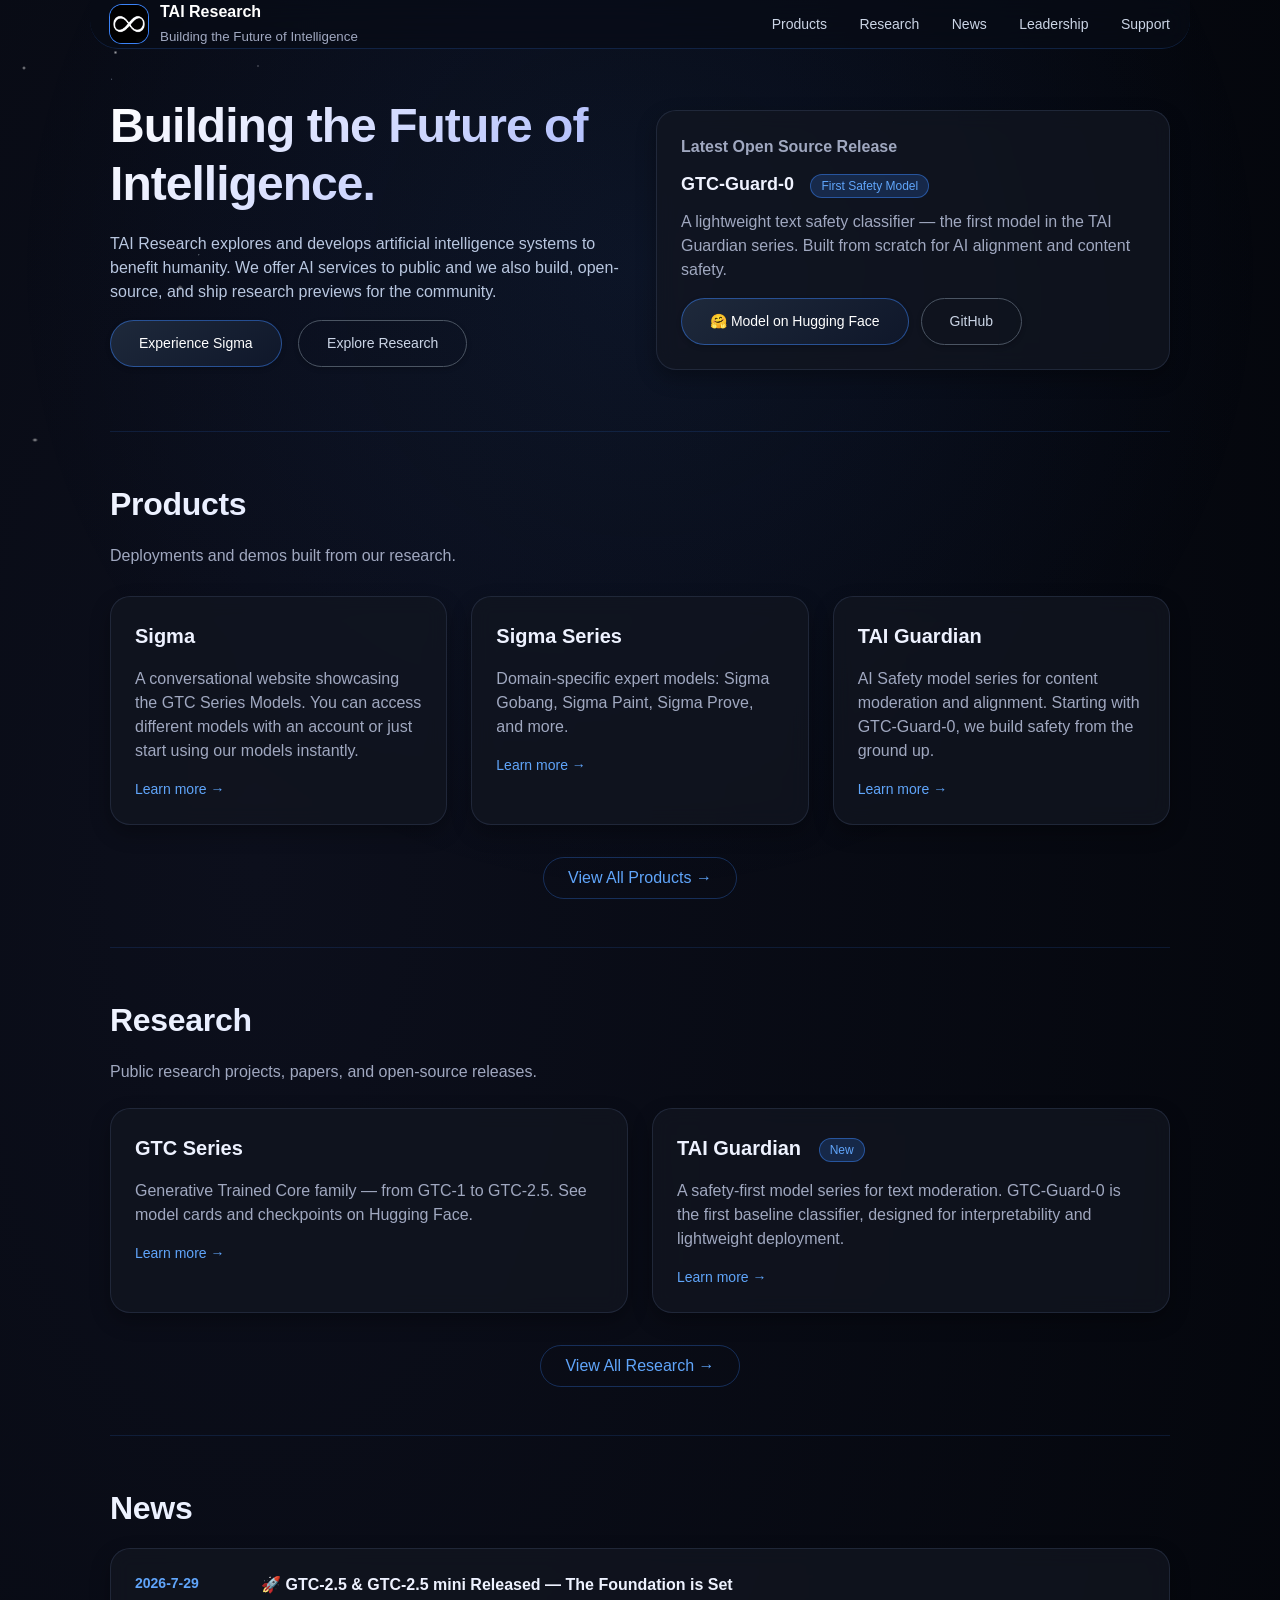
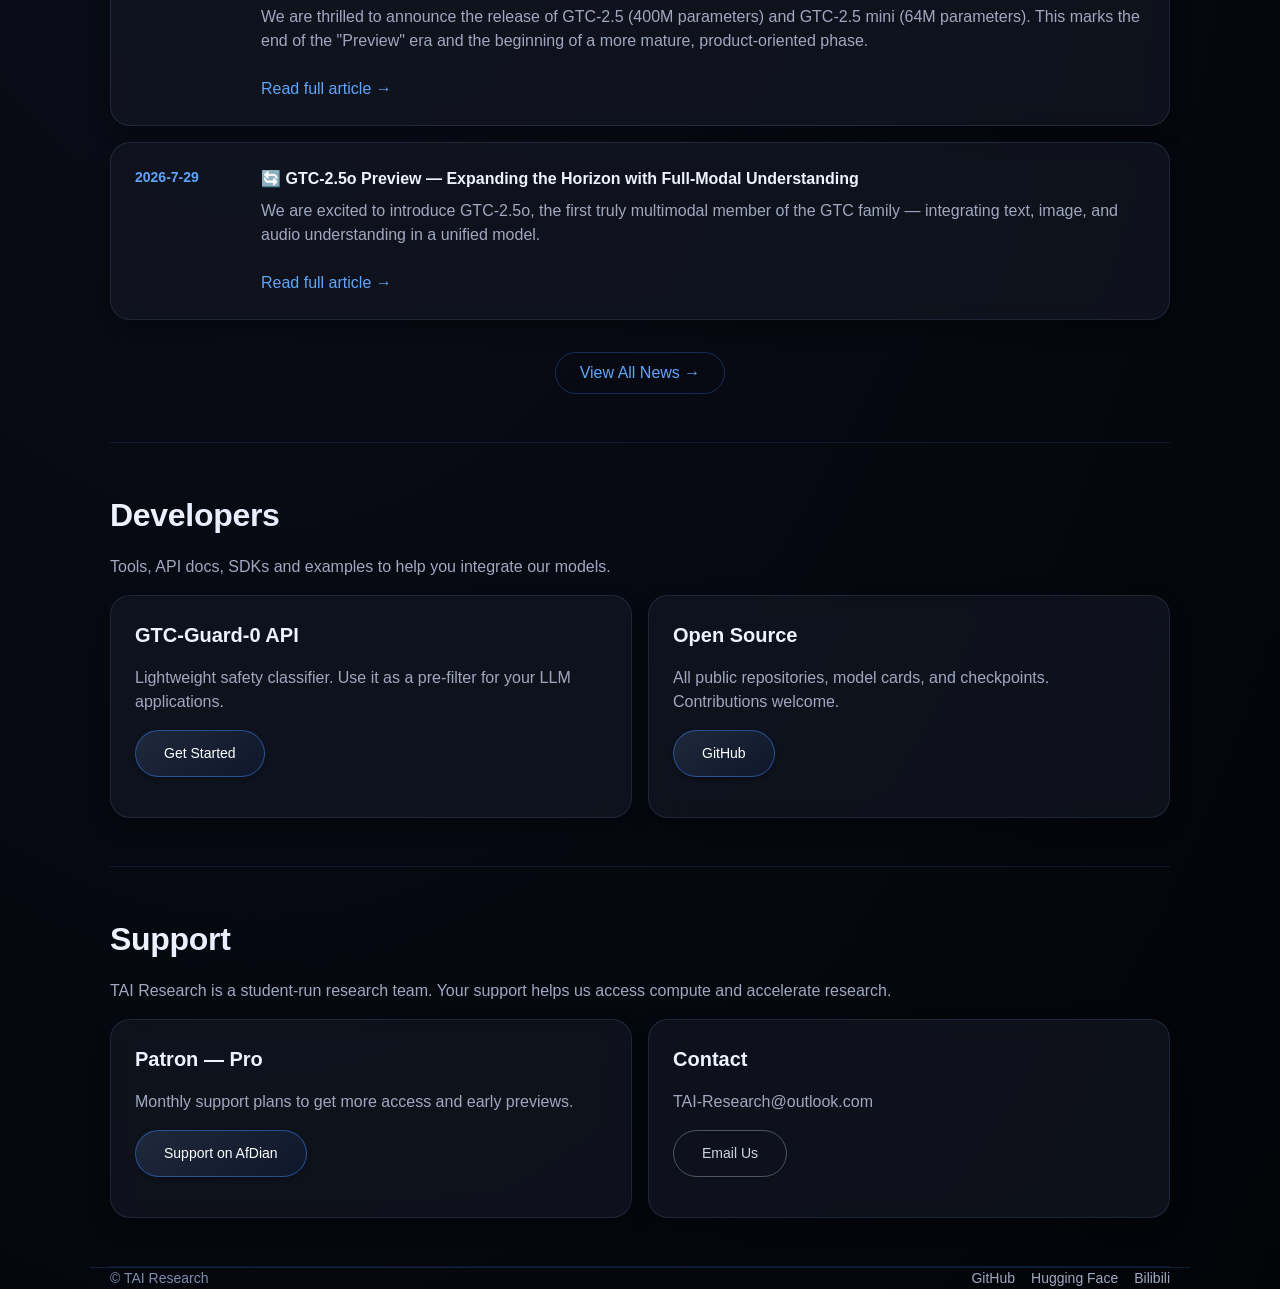
==== commit cf105340: "Add files via upload" ====
--- a/index.html
+++ b/index.html
@@ -458,7 +458,7 @@
             <a href="products.html">Products</a>
             <a href="research.html">Research</a>
             <a href="news.html">News</a>
-            <a href="#developers">Developers</a>
+            <a href="leadership.html">Leadership</a>
             <a href="#support">Support</a>
         </nav>
     </header>
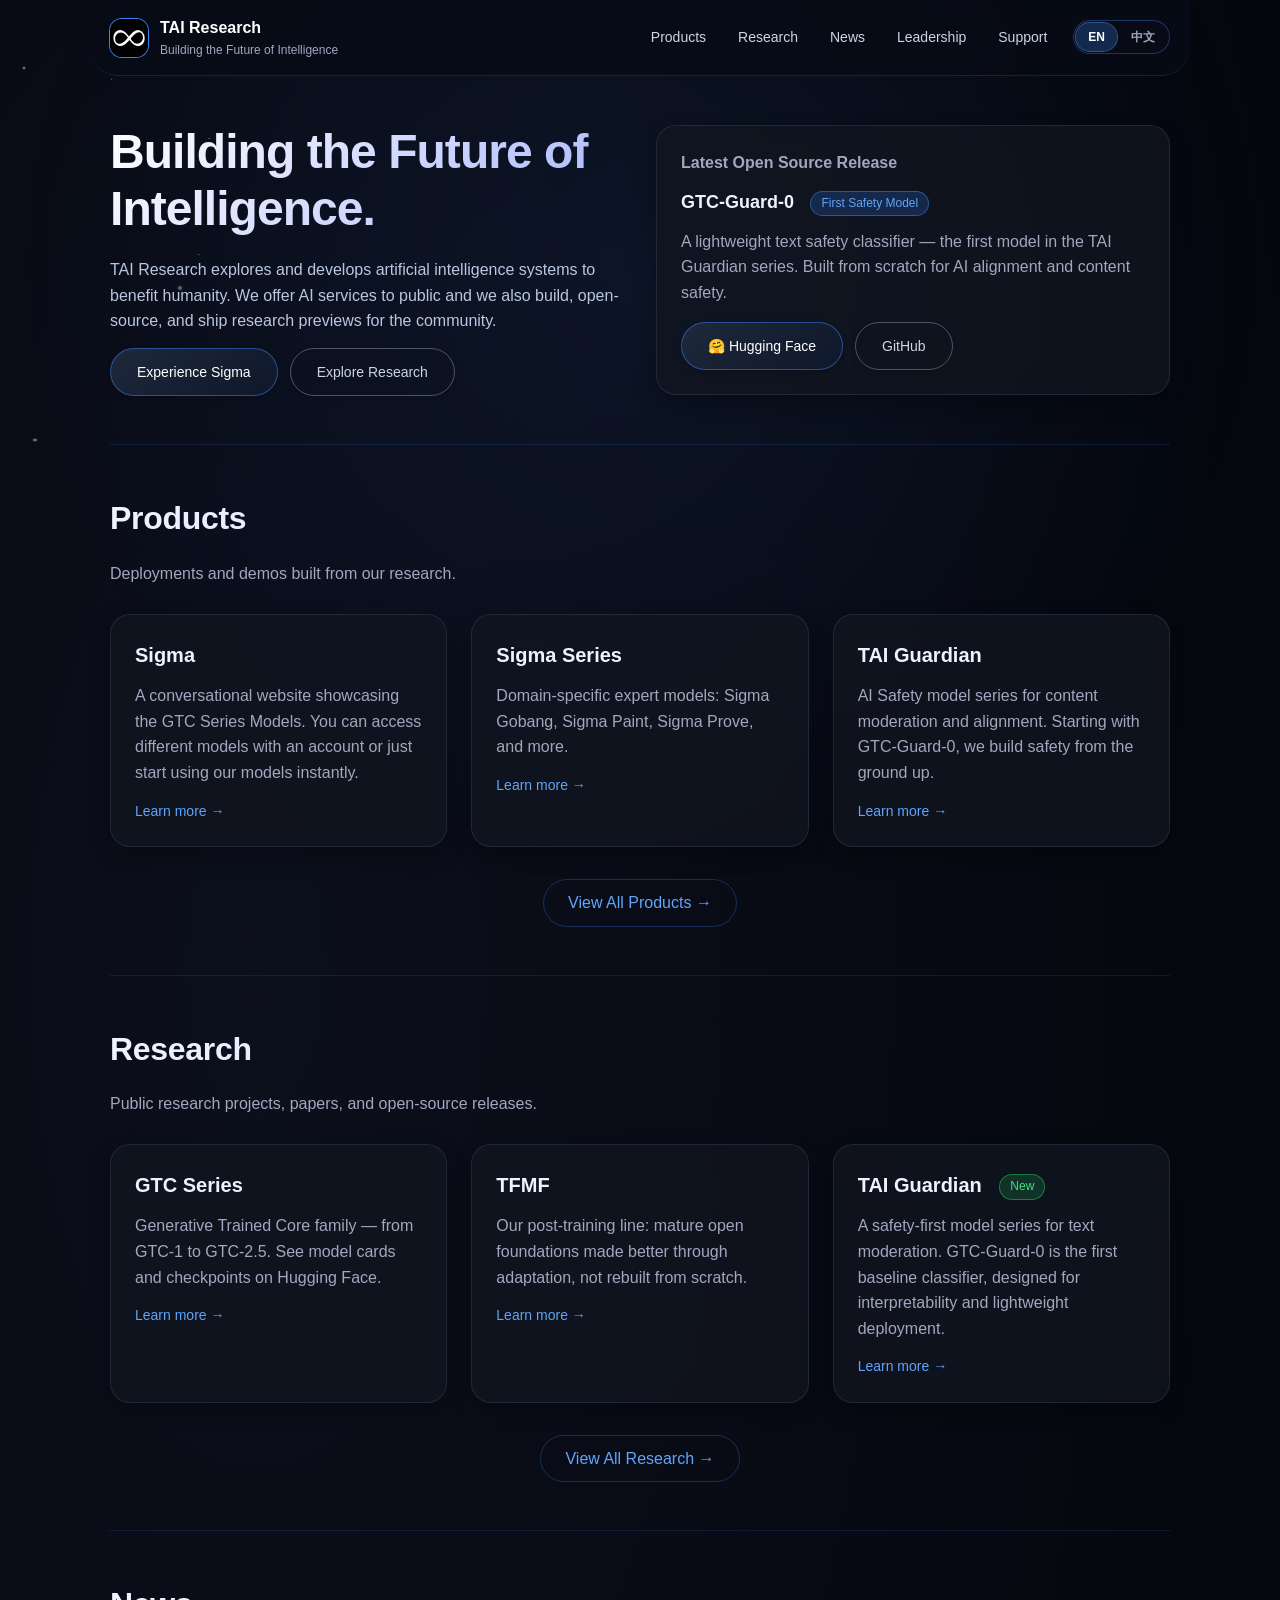
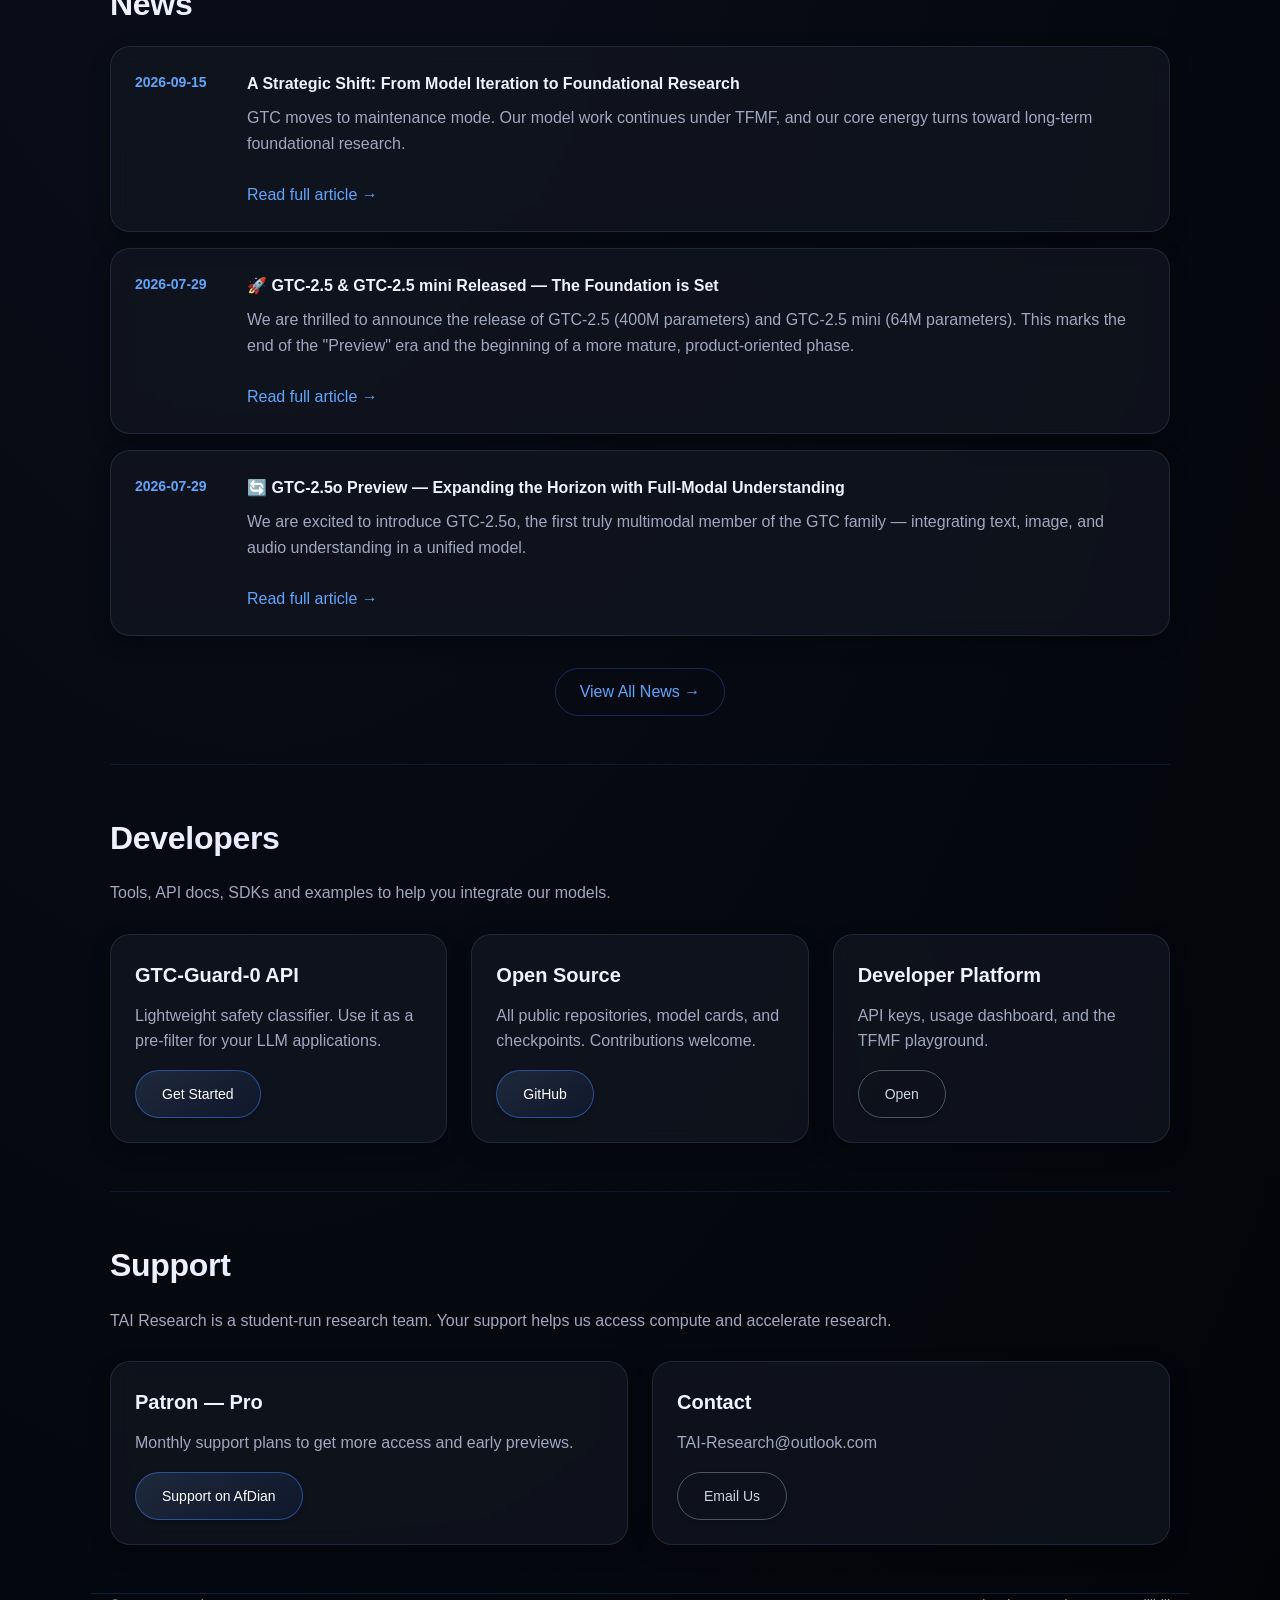
==== commit 63a17e24: "Add Chinese, fix the phone layout, and publish the strategic shift Three things, one of which was a " ====
--- a/index.html
+++ b/index.html
@@ -4,619 +4,226 @@
     <meta charset="utf-8" />
     <meta name="viewport" content="width=device-width,initial-scale=1" />
     <title>TAI Research — Building the Future of Intelligence</title>
-    <link rel="icon" href="icon.jpg" />
-    <meta name="description" content="TAI Research — Building the Future of Intelligence" />
-    <style>
-        /* 星空黑色主题 + 渐变文字 */
-        :root {
-            --bg: #0a0c12;
-            --card: rgba(18, 22, 32, 0.75);
-            --card-border: rgba(50, 60, 85, 0.5);
-            --text: #eef2ff;
-            --muted: #a0a8c0;
-            --accent: #3b82f6;
-            --accent-glow: #6366f1;
-            --border: #1f2a3e;
-            --notice-bg: rgba(30, 30, 50, 0.9);
-            --notice-text: #e2e8f0;
-            --notice-border: #4b5563;
-            --star-color: rgba(255, 255, 255, 0.2);
-        }
-
-        * {
-            box-sizing: border-box;
-        }
-
-        body {
-            margin: 0;
-            font-family: "Inter", "Segoe UI", "Roboto", "Helvetica", "Arial", sans-serif;
-            background: radial-gradient(ellipse at 20% 30%, #0c0f1c, #020408);
-            color: var(--text);
-            line-height: 1.5;
-            position: relative;
-            overflow-x: hidden;
-        }
-
-        /* 星空动态层 */
-        body::before {
-            content: "";
-            position: fixed;
-            top: 0;
-            left: 0;
-            width: 100%;
-            height: 100%;
-            pointer-events: none;
-            background-image:
-                radial-gradient(2px 2px at 12% 34%, #fff, rgba(0, 0, 0, 0)),
-                radial-gradient(1px 1px at 86% 22%, #f8fafc, rgba(0, 0, 0, 0)),
-                radial-gradient(3px 3px at 45% 72%, #ddd, rgba(0, 0, 0, 0)),
-                radial-gradient(1px 1px at 71% 91%, #cbd5e1, rgba(0, 0, 0, 0)),
-                radial-gradient(2px 2px at 33% 15%, white, rgba(0, 0, 0, 0)),
-                radial-gradient(1px 1px at 95% 63%, #e2e8f0, rgba(0, 0, 0, 0)),
-                radial-gradient(3px 2px at 7% 88%, #fff, rgba(0, 0, 0, 0)),
-                radial-gradient(1px 1px at 62% 44%, #94a3b8, rgba(0, 0, 0, 0));
-            background-size: 200px 200px, 300px 300px, 400px 400px, 280px 280px, 350px 350px, 220px 220px, 500px 500px, 180px 180px;
-            background-repeat: no-repeat;
-            opacity: 0.6;
-            animation: starTwinkle 8s infinite alternate;
-            z-index: 0;
-        }
-
-        /* 微光晕层 */
-        body::after {
-            content: "";
-            position: fixed;
-            top: 0;
-            left: 0;
-            width: 100%;
-            height: 100%;
-            background: radial-gradient(circle at 50% 30%, rgba(59, 130, 246, 0.08) 0%, rgba(0, 0, 0, 0) 70%);
-            pointer-events: none;
-            z-index: 0;
-        }
-
-        @keyframes starTwinkle {
-            0% {
-                opacity: 0.4;
-            }
-            100% {
-                opacity: 0.9;
-            }
-        }
-
-        /* 所有内容都在上层 */
-        header,
-        main,
-        footer,
-        .modal-overlay,
-        .container,
-        .card,
-        .btn,
-        nav,
-        .logo,
-        .hero,
-        section {
-            position: relative;
-            z-index: 2;
-        }
-
-        .container {
-            max-width: 1100px;
-            margin: 0 auto;
-            padding: 0 20px;
-        }
-
-        /* 卡片玻璃质感 */
-        .card {
-            background: var(--card);
-            backdrop-filter: blur(10px);
-            padding: 24px;
-            border-radius: 20px;
-            border: 1px solid var(--card-border);
-            box-shadow: 0 8px 20px rgba(0, 0, 0, 0.3);
-            transition: transform 0.2s ease, border-color 0.2s;
-        }
-        .card:hover {
-            border-color: rgba(59, 130, 246, 0.6);
-            transform: translateY(-2px);
-        }
-
-        /* 可点击卡片样式 */
-        .card-clickable {
-            cursor: pointer;
-            text-decoration: none;
-            color: inherit;
-            display: block;
-        }
-        .card-clickable:hover {
-            border-color: rgba(59, 130, 246, 0.6);
-            transform: translateY(-2px);
-        }
-
-        /* 新闻卡片点击样式 */
-        .news-clickable {
-            cursor: pointer;
-            text-decoration: none;
-            color: inherit;
-        }
-        .news-clickable:hover {
-            border-color: rgba(59, 130, 246, 0.6);
-            transform: translateY(-2px);
-        }
-
-        /* 渐变标题 Hero */
-        .hero h1 {
-            font-size: 48px;
-            line-height: 1.2;
-            margin: 0 0 20px;
-            font-weight: 800;
-            background: linear-gradient(135deg, #FFFFFF, #A5B4FC, #60A5FA, #C084FC);
-            background-size: 300% 300%;
-            -webkit-background-clip: text;
-            background-clip: text;
-            color: transparent;
-            animation: gradientShift 5s ease infinite;
-            letter-spacing: -0.02em;
-        }
-
-        @keyframes gradientShift {
-            0% {
-                background-position: 0% 50%;
-            }
-            50% {
-                background-position: 100% 50%;
-            }
-            100% {
-                background-position: 0% 50%;
-            }
-        }
-
-        /* 按钮样式 - 深色炫酷 */
-        .btn {
-            display: inline-block;
-            padding: 12px 28px;
-            border-radius: 40px;
-            background: linear-gradient(145deg, #1e293b, #0f172a);
-            color: #ffffff;
-            font-weight: 500;
-            text-decoration: none;
-            font-size: 14px;
-            border: 1px solid rgba(59, 130, 246, 0.5);
-            transition: all 0.25s ease;
-            box-shadow: 0 2px 5px rgba(0, 0, 0, 0.2);
-        }
-        .btn:hover {
-            background: linear-gradient(145deg, #2d3a5e, #1e293b);
-            border-color: #60a5fa;
-            transform: scale(1.02);
-            box-shadow: 0 6px 14px rgba(59, 130, 246, 0.25);
-        }
-        .btn.outline {
-            background: transparent;
-            border: 1px solid #4b5563;
-            color: #cbd5e6;
-        }
-        .btn.outline:hover {
-            background: rgba(59, 130, 246, 0.15);
-            border-color: #3b82f6;
-            color: white;
-        }
-
-        /* 徽章样式 */
-        .badge {
-            display: inline-block;
-            background: rgba(59, 130, 246, 0.2);
-            border: 1px solid rgba(59, 130, 246, 0.5);
-            border-radius: 20px;
-            padding: 2px 10px;
-            font-size: 12px;
-            font-weight: 500;
-            color: #60a5fa;
-            margin-left: 12px;
-            vertical-align: middle;
-        }
-
-        /* 模态框星空适配 */
-        .modal-overlay {
-            position: fixed;
-            top: 0;
-            left: 0;
-            width: 100%;
-            height: 100%;
-            background-color: rgba(5, 7, 15, 0.85);
-            backdrop-filter: blur(5px);
-            display: flex;
-            justify-content: center;
-            align-items: center;
-            z-index: 1000;
-        }
-        .modal-content {
-            background: #10141f;
-            max-width: 600px;
-            width: 90%;
-            max-height: 80vh;
-            overflow-y: auto;
-            border-radius: 28px;
-            box-shadow: 0 25px 40px rgba(0, 0, 0, 0.6), 0 0 0 1px rgba(59, 130, 246, 0.3);
-            padding: 28px;
-            position: relative;
-            color: #eef2ff;
-        }
-        .modal-close {
-            position: absolute;
-            top: 18px;
-            right: 22px;
-            background: none;
-            border: none;
-            font-size: 28px;
-            cursor: pointer;
-            color: #9ca3af;
-        }
-        .modal-close:hover {
-            color: white;
-        }
-        .modal-title {
-            font-size: 26px;
-            font-weight: 700;
-            margin: 0 0 16px 0;
-            background: linear-gradient(120deg, #e0f2fe, #a5f3fc);
-            -webkit-background-clip: text;
-            background-clip: text;
-            color: transparent;
-        }
-        .modal-body ul li {
-            color: #cbd5e6;
-        }
-        .modal-signature {
-            margin-top: 20px;
-            font-style: italic;
-            text-align: right;
-            color: #90a3bf;
-        }
-        /* 头部 */
-        header {
-            padding: 24px;
-            display: flex;
-            align-items: center;
-            justify-content: space-between;
-            border-bottom: 1px solid rgba(59, 130, 246, 0.2);
-            background: rgba(8, 12, 22, 0.7);
-            backdrop-filter: blur(12px);
-            border-radius: 0 0 28px 28px;
-            margin-bottom: 8px;
-        }
-        .logo {
-            display: flex;
-            align-items: center;
-            gap: 12px;
-        }
-        .logo .mark {
-            width: 38px;
-            height: 38px;
-            border-radius: 12px;
-            overflow: hidden;
-            box-shadow: 0 0 0 1px #3b82f6;
-        }
-        .logo .mark img {
-            width: 100%;
-            height: 100%;
-            object-fit: cover;
-        }
-        nav a {
-            color: #cbd5e6;
-            text-decoration: none;
-            margin-left: 28px;
-            font-weight: 500;
-            font-size: 14px;
-            transition: 0.2s;
-        }
-        nav a:hover {
-            color: #ffffff;
-            text-shadow: 0 0 5px #3b82f6;
-        }
-        /* 区块分割线 */
-        section {
-            padding: 48px 0;
-            border-bottom: 1px solid rgba(59, 130, 246, 0.15);
-        }
-        h2 {
-            margin: 0 0 16px;
-            font-size: 32px;
-            font-weight: 700;
-            letter-spacing: -0.3px;
-            background: linear-gradient(135deg, #f0f4ff, #b9c8ff);
-            -webkit-background-clip: text;
-            background-clip: text;
-            color: transparent;
-        }
-        h3 {
-            margin: 0 0 12px;
-            font-size: 20px;
-            font-weight: 600;
-            color: #eef2ff;
-        }
-        .hero {
-            display: grid;
-            grid-template-columns: 1fr 1fr;
-            gap: 32px;
-            align-items: center;
-        }
-        .hero p {
-            color: #b9c7e0;
-        }
-        .news-item {
-            display: flex;
-            gap: 16px;
-            align-items: flex-start;
-            background: rgba(15, 20, 32, 0.7);
-            backdrop-filter: blur(4px);
-        }
-        .news-date {
-            font-size: 14px;
-            font-weight: 600;
-            color: #60a5fa;
-            min-width: 110px;
-        }
-        .view-all-link {
-            display: inline-block;
-            margin-top: 16px;
-            color: #60a5fa;
-            text-decoration: none;
-            font-weight: 500;
-            border: 1px solid rgba(59, 130, 246, 0.3);
-            border-radius: 30px;
-            padding: 8px 24px;
-            transition: 0.2s;
-        }
-        .view-all-link:hover {
-            background: rgba(59, 130, 246, 0.12);
-            border-color: #3b82f6;
-            color: white;
-        }
-        footer {
-            padding: 32px 0;
-            color: #7f8cae;
-            font-size: 14px;
-            border-top: 1px solid rgba(59, 130, 246, 0.2);
-            margin-top: 10px;
-        }
-        footer a {
-            color: #8ba0d0;
-            transition: 0.2s;
-        }
-        footer a:hover {
-            color: white;
-        }
-        /* 响应式 */
-        @media(max-width:900px) {
-            .hero {
-                grid-template-columns: 1fr;
-                gap: 32px;
-            }
-            .grid {
-                grid-template-columns: 1fr;
-            }
-            nav {
-                display: none;
-            }
-            .hero h1 {
-                font-size: 38px;
-            }
-            .news-date {
-                min-width: 80px;
-            }
-        }
-        /* 链接样式统一 */
-        a {
-            color: #9bb4ff;
-        }
-        a:hover {
-            color: white;
-        }
-        /* 列表/内容微调 */
-        .modal-body ul {
-            padding-left: 20px;
-        }
-        .modal-body li {
-            margin-bottom: 8px;
-        }
-        .grid {
-            display: grid;
-            grid-template-columns: repeat(3, 1fr);
-            gap: 24px;
-            margin-top: 28px;
-        }
-        @media (max-width: 700px) {
-            .grid {
-                grid-template-columns: 1fr;
-            }
-        }
-        /* 滚动条暗色 */
-        ::-webkit-scrollbar {
-            width: 8px;
-            background: #11161f;
-        }
-        ::-webkit-scrollbar-thumb {
-            background: #2d3a52;
-            border-radius: 8px;
-        }
-    </style>
+
+    <link rel="icon" type="image/png" sizes="32x32" href="assets/favicon-32.png" />
+    <link rel="icon" type="image/png" sizes="64x64" href="assets/favicon.png" />
+    <link rel="apple-touch-icon" href="assets/apple-touch-icon.png" />
+
+    <meta name="description" content="TAI Research explores and develops artificial intelligence systems to benefit humanity." />
+    <meta property="og:title" content="TAI Research" />
+    <meta property="og:description" content="Building the Future of Intelligence." />
+    <meta property="og:image" content="assets/logo.png" />
+    <meta name="theme-color" content="#0a0c12" />
+
+    <link rel="stylesheet" href="assets/site.css" />
 </head>
 <body>
 
-    <header class="container">
-        <div class="logo">
-            <div class="mark">
-                <img src="icon.jpg" alt="TAI Research Logo">
-            </div>
+<header class="container">
+    <a class="logo" href="index.html">
+        <div class="mark"><img src="assets/logo.png" alt="TAI Research" /></div>
+        <div>
+            <div class="logo-name">TAI Research</div>
+            <small class="logo-tag" data-i18n="tagline">Building the Future of Intelligence</small>
+        </div>
+    </a>
+
+    <button class="menu-toggle" aria-label="Menu" aria-expanded="false" aria-controls="site-nav">☰</button>
+
+    <nav id="site-nav">
+        <a href="products.html" data-i18n="nav.products">Products</a>
+        <a href="research.html" data-i18n="nav.research">Research</a>
+        <a href="news.html" data-i18n="nav.news">News</a>
+        <a href="leadership.html" data-i18n="nav.leadership">Leadership</a>
+        <a href="#support" data-i18n="nav.support">Support</a>
+        <div class="lang-toggle" role="group" aria-label="Language">
+            <button type="button" data-lang-btn="en" aria-pressed="true">EN</button>
+            <button type="button" data-lang-btn="zh" aria-pressed="false">中文</button>
+        </div>
+    </nav>
+</header>
+
+<main class="container">
+
+    <section class="hero">
+        <div>
+            <h1 data-i18n="hero.title">Building the Future of Intelligence.</h1>
+            <p data-i18n="hero.body">TAI Research explores and develops artificial intelligence systems to benefit humanity. We offer AI services to public and we also build, open-source, and ship research previews for the community.</p>
+            <div class="hero-actions">
+                <a class="btn" href="https://ltyleo.github.io/sigma/" target="_blank" rel="noopener" data-i18n="hero.cta1">Experience Sigma</a>
+                <a class="btn outline" href="research.html" data-i18n="hero.cta2">Explore Research</a>
+            </div>
+        </div>
+        <div class="card">
+            <strong class="muted" style="display:block;margin-bottom:12px" data-i18n="latest.label">Latest Open Source Release</strong>
             <div>
-                <div style="font-weight:700; color:#ffffff;">TAI Research</div>
-                <small style="color:var(--muted)">Building the Future of Intelligence</small>
-            </div>
-        </div>
-        <nav>
-            <a href="products.html">Products</a>
-            <a href="research.html">Research</a>
-            <a href="news.html">News</a>
-            <a href="leadership.html">Leadership</a>
-            <a href="#support">Support</a>
-        </nav>
-    </header>
-
-    <main class="container">
-        <section class="hero">
-            <div>
-                <h1>Building the Future of Intelligence.</h1>
-                <p>TAI Research explores and develops artificial intelligence systems to benefit humanity. We offer AI services to public and we also build, open-source, and ship research previews for the community.</p>
-                <p>
-                    <a class="btn" href="https://ltyleo.github.io/sigma/" target="_blank">Experience Sigma</a>
-                    <a class="btn outline" style="margin-left:12px;" href="research.html">Explore Research</a>
-                </p>
-            </div>
-            <div class="card">
-                <strong style="display:block;margin-bottom:12px;color:var(--muted)">Latest Open Source Release</strong>
-                <div>
-                    <span style="font-weight:600;font-size:18px; color:#f0f3ff">GTC-Guard-0</span>
-                    <span class="badge">First Safety Model</span>
-                </div>
-                <div style="color:var(--muted);margin:12px 0">A lightweight text safety classifier — the first model in the TAI Guardian series. Built from scratch for AI alignment and content safety.</div>
-                <div style="display:flex;gap:12px;margin-top:16px;flex-wrap:wrap">
-                    <a class="btn" href="https://huggingface.co/TAI-Research/GTC-Guard-0" target="_blank">🤗 Model on Hugging Face</a>
-                    <a class="btn outline" href="https://github.com/LTYLeo/GTC-Guard-0" target="_blank">GitHub</a>
-                </div>
-            </div>
-        </section>
-
-        <section id="products">
-            <h2>Products</h2>
-            <p style="color:var(--muted)">Deployments and demos built from our research.</p>
-            <div class="grid">
-                <a href="products.html" class="card card-clickable">
-                    <h3>Sigma</h3>
-                    <p style="color:var(--muted)">A conversational website showcasing the GTC Series Models. You can access different models with an account or just start using our models instantly.</p>
-                    <div style="margin-top:12px;color:#60a5fa;font-size:14px;">Learn more →</div>
-                </a>
-                <a href="products.html" class="card card-clickable">
-                    <h3>Sigma Series</h3>
-                    <p style="color:var(--muted)">Domain-specific expert models: Sigma Gobang, Sigma Paint, Sigma Prove, and more.</p>
-                    <div style="margin-top:12px;color:#60a5fa;font-size:14px;">Learn more →</div>
-                </a>
-                <a href="products.html" class="card card-clickable">
-                    <h3>TAI Guardian</h3>
-                    <p style="color:var(--muted)">AI Safety model series for content moderation and alignment. Starting with GTC-Guard-0, we build safety from the ground up.</p>
-                    <div style="margin-top:12px;color:#60a5fa;font-size:14px;">Learn more →</div>
-                </a>
-            </div>
-            <div style="text-align:center;margin-top:16px;">
-                <a href="products.html" class="view-all-link">View All Products →</a>
-            </div>
-        </section>
-
-        <section id="research">
-            <h2>Research</h2>
-            <p style="color:var(--muted)">Public research projects, papers, and open-source releases.</p>
-            <div style="display:grid;grid-template-columns:1fr 1fr;gap:24px;margin-top:24px">
-                <a href="research.html" class="card card-clickable">
-                    <h3>GTC Series</h3>
-                    <p style="color:var(--muted)">Generative Trained Core family — from GTC-1 to GTC-2.5. See model cards and checkpoints on Hugging Face.</p>
-                    <div style="margin-top:12px;color:#60a5fa;font-size:14px;">Learn more →</div>
-                </a>
-                <a href="research.html" class="card card-clickable">
-                    <h3>TAI Guardian <span class="badge">New</span></h3>
-                    <p style="color:var(--muted)">A safety-first model series for text moderation. GTC-Guard-0 is the first baseline classifier, designed for interpretability and lightweight deployment.</p>
-                    <div style="margin-top:12px;color:#60a5fa;font-size:14px;">Learn more →</div>
-                </a>
-            </div>
-            <div style="text-align:center;margin-top:16px;">
-                <a href="research.html" class="view-all-link">View All Research →</a>
-            </div>
-        </section>
-
-        <section id="news">
-            <h2>News</h2>
-            <div style="display:flex;flex-direction:column;gap:16px;margin-top:16px">
-
-                <!-- 最新新闻 1：GTC-2.5 & GTC-2.5 mini -->
-                <a href="news.html" class="card news-clickable">
-                    <div style="display:flex;gap:16px;align-items:flex-start;">
-                        <div class="news-date">2026-7-29</div>
-                        <div style="flex:1">
-                            <strong>🚀 GTC-2.5 &amp; GTC-2.5 mini Released — The Foundation is Set</strong>
-                            <div style="color:var(--muted);margin-top:8px">
-                                We are thrilled to announce the release of GTC-2.5 (400M parameters) and GTC-2.5 mini (64M parameters). This marks the end of the "Preview" era and the beginning of a more mature, product-oriented phase.
-                                <br><br>
-                                <span style="color:#60a5fa;">Read full article →</span>
-                            </div>
+                <span style="font-weight:600;font-size:18px;color:#f0f3ff">GTC-Guard-0</span>
+                <span class="badge" data-i18n="latest.badge">First Safety Model</span>
+            </div>
+            <div class="muted" style="margin:12px 0" data-i18n="latest.desc">A lightweight text safety classifier — the first model in the TAI Guardian series. Built from scratch for AI alignment and content safety.</div>
+            <div style="display:flex;gap:12px;margin-top:16px;flex-wrap:wrap">
+                <a class="btn" href="https://huggingface.co/TAI-Research/GTC-Guard-0" target="_blank" rel="noopener">🤗 Hugging Face</a>
+                <a class="btn outline" href="https://github.com/LTYLeo/GTC-Guard-0" target="_blank" rel="noopener">GitHub</a>
+            </div>
+        </div>
+    </section>
+
+    <section id="products">
+        <h2 data-i18n="products.title">Products</h2>
+        <p class="muted" data-i18n="products.sub">Deployments and demos built from our research.</p>
+        <div class="grid">
+            <a href="products.html" class="card card-clickable">
+                <h3>Sigma</h3>
+                <p class="muted" data-i18n="products.sigma">A conversational website showcasing the GTC Series Models. You can access different models with an account or just start using our models instantly.</p>
+                <div class="more" data-i18n="learn_more">Learn more →</div>
+            </a>
+            <a href="products.html" class="card card-clickable">
+                <h3>Sigma Series</h3>
+                <p class="muted" data-i18n="products.sigma_series">Domain-specific expert models: Sigma Gobang, Sigma Paint, Sigma Prove, and more.</p>
+                <div class="more" data-i18n="learn_more">Learn more →</div>
+            </a>
+            <a href="products.html" class="card card-clickable">
+                <h3>TAI Guardian</h3>
+                <p class="muted" data-i18n="products.guardian">AI Safety model series for content moderation and alignment. Starting with GTC-Guard-0, we build safety from the ground up.</p>
+                <div class="more" data-i18n="learn_more">Learn more →</div>
+            </a>
+        </div>
+        <div style="text-align:center;margin-top:16px">
+            <a href="products.html" class="view-all-link" data-i18n="products.view_all">View All Products →</a>
+        </div>
+    </section>
+
+    <section id="research">
+        <h2 data-i18n="research.title">Research</h2>
+        <p class="muted" data-i18n="research.sub">Public research projects, papers, and open-source releases.</p>
+        <div class="grid">
+            <a href="research.html" class="card card-clickable">
+                <h3>GTC Series</h3>
+                <p class="muted" data-i18n="research.gtc">Generative Trained Core family — from GTC-1 to GTC-2.5. See model cards and checkpoints on Hugging Face.</p>
+                <div class="more" data-i18n="learn_more">Learn more →</div>
+            </a>
+            <a href="research.html" class="card card-clickable">
+                <h3>TFMF</h3>
+                <p class="muted" data-i18n="research.tfmf">Our post-training line: mature open foundations made better through adaptation, not rebuilt from scratch.</p>
+                <div class="more" data-i18n="learn_more">Learn more →</div>
+            </a>
+            <a href="research.html" class="card card-clickable">
+                <h3>TAI Guardian <span class="badge new" data-i18n="badge.new">New</span></h3>
+                <p class="muted" data-i18n="research.guardian">A safety-first model series for text moderation. GTC-Guard-0 is the first baseline classifier, designed for interpretability and lightweight deployment.</p>
+                <div class="more" data-i18n="learn_more">Learn more →</div>
+            </a>
+        </div>
+        <div style="text-align:center;margin-top:16px">
+            <a href="research.html" class="view-all-link" data-i18n="research.view_all">View All Research →</a>
+        </div>
+    </section>
+
+    <section id="news">
+        <h2 data-i18n="news.title">News</h2>
+        <div style="display:flex;flex-direction:column;gap:16px;margin-top:16px">
+
+            <a href="Research/strategic-shift.html" class="card news-clickable">
+                <div class="news-item">
+                    <div class="news-date">2026-09-15</div>
+                    <div style="flex:1">
+                        <strong data-i18n="news.shift.title">A Strategic Shift: From Model Iteration to Foundational Research</strong>
+                        <div class="muted" style="margin-top:8px">
+                            <span data-i18n="news.shift.desc">GTC moves to maintenance mode. Our model work continues under TFMF, and our core energy turns toward long-term foundational research.</span>
+                            <br><br>
+                            <span class="link-accent" data-i18n="read_more">Read full article →</span>
                         </div>
                     </div>
-                </a>
-
-                <!-- 最新新闻 2：GTC-2.5o -->
-                <a href="news.html" class="card news-clickable">
-                    <div style="display:flex;gap:16px;align-items:flex-start;">
-                        <div class="news-date">2026-7-29</div>
-                        <div style="flex:1">
-                            <strong>🔄 GTC-2.5o Preview — Expanding the Horizon with Full-Modal Understanding</strong>
-                            <div style="color:var(--muted);margin-top:8px">
-                                We are excited to introduce GTC-2.5o, the first truly multimodal member of the GTC family — integrating text, image, and audio understanding in a unified model.
-                                <br><br>
-                                <span style="color:#60a5fa;">Read full article →</span>
-                            </div>
+                </div>
+            </a>
+
+            <a href="Research/gtc-2.5.html" class="card news-clickable">
+                <div class="news-item">
+                    <div class="news-date">2026-07-29</div>
+                    <div style="flex:1">
+                        <strong data-i18n="news.gtc25.title">🚀 GTC-2.5 &amp; GTC-2.5 mini Released — The Foundation is Set</strong>
+                        <div class="muted" style="margin-top:8px">
+                            <span data-i18n="news.gtc25.desc">We are thrilled to announce the release of GTC-2.5 (400M parameters) and GTC-2.5 mini (64M parameters). This marks the end of the "Preview" era and the beginning of a more mature, product-oriented phase.</span>
+                            <br><br>
+                            <span class="link-accent" data-i18n="read_more">Read full article →</span>
                         </div>
                     </div>
-                </a>
-
-            </div>
-            <div style="text-align:center;margin-top:16px;">
-                <a href="news.html" class="view-all-link">View All News →</a>
-            </div>
-        </section>
-
-        <section id="developers">
-            <h2>Developers</h2>
-            <p style="color:var(--muted)">Tools, API docs, SDKs and examples to help you integrate our models.</p>
-            <div style="display:flex;gap:16px;flex-wrap:wrap;margin-top:16px">
-                <div class="card" style="min-width:260px;flex:1">
-                    <h3>GTC-Guard-0 API</h3>
-                    <p style="color:var(--muted)">Lightweight safety classifier. Use it as a pre-filter for your LLM applications.</p>
-                    <p style="margin-top:16px"><a class="btn" href="https://huggingface.co/TAI-Research/GTC-Guard-0" target="_blank">Get Started</a></p>
                 </div>
-                <div class="card" style="min-width:260px;flex:1">
-                    <h3>Open Source</h3>
-                    <p style="color:var(--muted)">All public repositories, model cards, and checkpoints. Contributions welcome.</p>
-                    <p style="margin-top:16px"><a class="btn" href="https://github.com/LTYLeo" target="_blank">GitHub</a></p>
+            </a>
+
+            <a href="Research/gtc-2.5o.html" class="card news-clickable">
+                <div class="news-item">
+                    <div class="news-date">2026-07-29</div>
+                    <div style="flex:1">
+                        <strong data-i18n="news.gtc25o.title">🔄 GTC-2.5o Preview — Expanding the Horizon with Full-Modal Understanding</strong>
+                        <div class="muted" style="margin-top:8px">
+                            <span data-i18n="news.gtc25o.desc">We are excited to introduce GTC-2.5o, the first truly multimodal member of the GTC family — integrating text, image, and audio understanding in a unified model.</span>
+                            <br><br>
+                            <span class="link-accent" data-i18n="read_more">Read full article →</span>
+                        </div>
+                    </div>
                 </div>
-            </div>
-        </section>
-
-        <section id="support">
-            <h2>Support</h2>
-            <p style="color:var(--muted)">TAI Research is a student-run research team. Your support helps us access compute and accelerate research.</p>
-            <div style="display:flex;gap:16px;flex-wrap:wrap;margin-top:16px">
-                <div class="card" style="min-width:240px;flex:1">
-                    <h3>Patron — Pro</h3>
-                    <p style="color:var(--muted)">Monthly support plans to get more access and early previews.</p>
-                    <p style="margin-top:16px"><a class="btn" href="https://afdian.com/a/tai_research" target="_blank">Support on AfDian</a></p>
-                </div>
-                <div class="card" style="min-width:240px;flex:1">
-                    <h3>Contact</h3>
-                    <p style="color:var(--muted)">TAI-Research@outlook.com</p>
-                    <p style="margin-top:16px"><a class="btn outline" href="mailto:TAI-Research@outlook.com">Email Us</a></p>
-                </div>
-            </div>
-        </section>
-    </main>
-
-    <footer class="container">
-        <div style="display:flex;justify-content:space-between;align-items:center;flex-wrap:wrap;gap:12px">
-            <div>© TAI Research</div>
-            <div style="display:flex;gap:16px">
-                <a href="https://github.com/LTYLeo" target="_blank" style="color:var(--muted);text-decoration:none">GitHub</a>
-                <a href="https://huggingface.co/TAI-Research" target="_blank" style="color:var(--muted);text-decoration:none">Hugging Face</a>
-                <a href="https://space.bilibili.com/88158150" target="_blank" style="color:var(--muted);text-decoration:none">Bilibili</a>
-            </div>
-        </div>
-    </footer>
-
+            </a>
+
+        </div>
+        <div style="text-align:center;margin-top:16px">
+            <a href="news.html" class="view-all-link" data-i18n="news.view_all">View All News →</a>
+        </div>
+    </section>
+
+    <section id="developers">
+        <h2 data-i18n="dev.title">Developers</h2>
+        <p class="muted" data-i18n="dev.sub">Tools, API docs, SDKs and examples to help you integrate our models.</p>
+        <div class="grid">
+            <div class="card">
+                <h3>GTC-Guard-0 API</h3>
+                <p class="muted" data-i18n="dev.guard_api">Lightweight safety classifier. Use it as a pre-filter for your LLM applications.</p>
+                <p style="margin-top:16px"><a class="btn" href="https://huggingface.co/TAI-Research/GTC-Guard-0" target="_blank" rel="noopener" data-i18n="dev.get_started">Get Started</a></p>
+            </div>
+            <div class="card">
+                <h3 data-i18n="dev.oss_title">Open Source</h3>
+                <p class="muted" data-i18n="dev.oss_desc">All public repositories, model cards, and checkpoints. Contributions welcome.</p>
+                <p style="margin-top:16px"><a class="btn" href="https://github.com/LTYLeo" target="_blank" rel="noopener">GitHub</a></p>
+            </div>
+            <div class="card">
+                <h3 data-i18n="dev.platform_title">Developer Platform</h3>
+                <p class="muted" data-i18n="dev.platform_desc">API keys, usage dashboard, and the TFMF playground.</p>
+                <p style="margin-top:16px"><a class="btn outline" href="https://ltyleo.github.io/platform/" target="_blank" rel="noopener" data-i18n="dev.open">Open</a></p>
+            </div>
+        </div>
+    </section>
+
+    <section id="support">
+        <h2 data-i18n="support.title">Support</h2>
+        <p class="muted" data-i18n="support.sub">TAI Research is a student-run research team. Your support helps us access compute and accelerate research.</p>
+        <div class="grid">
+            <div class="card">
+                <h3 data-i18n="support.patron_title">Patron — Pro</h3>
+                <p class="muted" data-i18n="support.patron_desc">Monthly support plans to get more access and early previews.</p>
+                <p style="margin-top:16px"><a class="btn" href="https://afdian.com/a/tai_research" target="_blank" rel="noopener" data-i18n="support.afdian">Support on AfDian</a></p>
+            </div>
+            <div class="card">
+                <h3 data-i18n="support.contact_title">Contact</h3>
+                <p class="muted">TAI-Research@outlook.com</p>
+                <p style="margin-top:16px"><a class="btn outline" href="mailto:TAI-Research@outlook.com" data-i18n="support.email">Email Us</a></p>
+            </div>
+        </div>
+    </section>
+
+</main>
+
+<footer class="container">
+    <div class="footer-inner">
+        <div>© TAI Research</div>
+        <div class="footer-links">
+            <a href="https://github.com/LTYLeo" target="_blank" rel="noopener">GitHub</a>
+            <a href="https://huggingface.co/TAI-Research" target="_blank" rel="noopener">Hugging Face</a>
+            <a href="https://space.bilibili.com/88158150" target="_blank" rel="noopener">Bilibili</a>
+        </div>
+    </div>
+</footer>
+
+<script src="assets/locales.js"></script>
+<script src="assets/i18n.js"></script>
+<script src="assets/menu.js"></script>
 </body>
-</html>+</html>
--- a/assets/site.css
+++ b/assets/site.css
@@ -0,0 +1,656 @@
+/* ==========================================================================
+   TAI Research — shared styles
+   One file for every page. Previously each page carried its own copy, which is
+   how the mobile navigation ended up missing from all of them at once.
+   ========================================================================== */
+
+:root {
+    --bg: #0a0c12;
+    --card: rgba(18, 22, 32, 0.75);
+    --card-border: rgba(50, 60, 85, 0.5);
+    --text: #eef2ff;
+    --muted: #a0a8c0;
+    --accent: #3b82f6;
+    --accent-glow: #6366f1;
+    --border: #1f2a3e;
+    --link: #9bb4ff;
+    --link-hover: #ffffff;
+
+    /* The header is sticky, so its height is a layout constant rather than a
+       guess: anchors scroll to the right place and the mobile menu knows where
+       to start. */
+    --header-h: 76px;
+    --radius: 20px;
+    --max-w: 1100px;
+
+    /* Fluid type. A 48px headline is right on a laptop and unreadable on a
+       phone; clamp keeps one value doing both jobs. */
+    --h1: clamp(30px, 6vw, 48px);
+    --h2: clamp(24px, 4.4vw, 32px);
+    --h3: clamp(17px, 2.4vw, 20px);
+    --body: clamp(15px, 1.6vw, 16px);
+}
+
+* { box-sizing: border-box; }
+
+html { scroll-behavior: smooth; scroll-padding-top: calc(var(--header-h) + 16px); }
+
+body {
+    margin: 0;
+    font-family: "Inter", "Segoe UI", "Roboto", "Helvetica", "Arial", sans-serif;
+    background: radial-gradient(ellipse at 20% 30%, #0c0f1c, #020408);
+    color: var(--text);
+    line-height: 1.6;
+    position: relative;
+    overflow-x: hidden;
+    -webkit-text-size-adjust: 100%;
+}
+
+/* Starfield and glow, behind everything. */
+body::before {
+    content: "";
+    position: fixed;
+    inset: 0;
+    pointer-events: none;
+    background-image:
+        radial-gradient(2px 2px at 12% 34%, #fff, rgba(0, 0, 0, 0)),
+        radial-gradient(1px 1px at 86% 22%, #f8fafc, rgba(0, 0, 0, 0)),
+        radial-gradient(3px 3px at 45% 72%, #ddd, rgba(0, 0, 0, 0)),
+        radial-gradient(1px 1px at 71% 91%, #cbd5e1, rgba(0, 0, 0, 0)),
+        radial-gradient(2px 2px at 33% 15%, white, rgba(0, 0, 0, 0)),
+        radial-gradient(1px 1px at 95% 63%, #e2e8f0, rgba(0, 0, 0, 0)),
+        radial-gradient(3px 2px at 7% 88%, #fff, rgba(0, 0, 0, 0)),
+        radial-gradient(1px 1px at 62% 44%, #94a3b8, rgba(0, 0, 0, 0));
+    background-size: 200px 200px, 300px 300px, 400px 400px, 280px 280px,
+                     350px 350px, 220px 220px, 500px 500px, 180px 180px;
+    background-repeat: no-repeat;
+    opacity: 0.6;
+    animation: starTwinkle 8s infinite alternate;
+    z-index: 0;
+}
+
+body::after {
+    content: "";
+    position: fixed;
+    inset: 0;
+    background: radial-gradient(circle at 50% 30%, rgba(59, 130, 246, 0.08) 0%, rgba(0, 0, 0, 0) 70%);
+    pointer-events: none;
+    z-index: 0;
+}
+
+@keyframes starTwinkle {
+    0% { opacity: 0.4; }
+    100% { opacity: 0.9; }
+}
+
+/* Everything sits above the starfield. header is deliberately not in this list:
+   it carries class="container" too, and a class selector outranks the element
+   selector in the header rule below - which left the header at z-index 2, level
+   with main and painted under it, so the mobile menu opened behind the page. */
+main, footer, section, nav, .card, .btn, .container {
+    position: relative;
+    z-index: 2;
+}
+
+.container {
+    max-width: var(--max-w);
+    margin: 0 auto;
+    padding: 0 20px;
+}
+
+/* ==========================================================================
+   Header
+   Sticky, so the navigation stays reachable on a long article. The old version
+   simply hid the nav below 900px and offered nothing in its place.
+   ========================================================================== */
+
+header {
+    padding: 16px 20px;
+    display: flex;
+    align-items: center;
+    justify-content: space-between;
+    gap: 16px;
+    border-bottom: 1px solid rgba(59, 130, 246, 0.2);
+    background: rgba(8, 12, 22, 0.82);
+    backdrop-filter: blur(12px);
+    -webkit-backdrop-filter: blur(12px);
+    border-radius: 0 0 28px 28px;
+    margin-bottom: 8px;
+    position: sticky;
+    top: 0;
+    min-height: var(--header-h);
+}
+
+/* Stated on header.container so no generic rule can outrank it again, and above
+   main: the mobile menu drops out of the header and has to paint over the page. */
+header.container {
+    position: sticky;
+    z-index: 100;
+}
+
+.logo {
+    display: flex;
+    align-items: center;
+    gap: 12px;
+    text-decoration: none;
+    color: inherit;
+    min-width: 0;
+}
+
+.logo .mark {
+    width: 38px;
+    height: 38px;
+    flex: 0 0 38px;
+    border-radius: 12px;
+    overflow: hidden;
+    box-shadow: 0 0 0 1px #3b82f6;
+}
+
+.logo .mark img { width: 100%; height: 100%; object-fit: cover; display: block; }
+
+.logo-name { font-weight: 700; color: #ffffff; font-size: 16px; }
+.logo-tag { color: var(--muted); font-size: 12px; display: block; }
+
+nav {
+    display: flex;
+    align-items: center;
+    gap: 4px;
+    flex-wrap: wrap;
+}
+
+nav a {
+    color: #cbd5e6;
+    text-decoration: none;
+    padding: 10px 14px;
+    font-weight: 500;
+    font-size: 14px;
+    border-radius: 10px;
+    transition: color 0.2s, background 0.2s;
+    /* Comfortable to tap. Text at 14px with no padding is a miss waiting to
+       happen on a phone. */
+    min-height: 40px;
+    display: inline-flex;
+    align-items: center;
+}
+
+nav a:hover { color: #ffffff; background: rgba(59, 130, 246, 0.12); }
+nav a[aria-current="page"] { color: #ffffff; background: rgba(59, 130, 246, 0.16); }
+
+/* Language toggle.
+
+   Matches the Developer Platform's switch exactly - a pill inside a pill, with
+   the active option carrying a hairline glow rather than a solid fill. The two
+   sites share a brand, and the control is the one piece of chrome a reader
+   touches on every page, so it should not look like a different product. */
+.lang-toggle {
+    display: inline-flex;
+    align-items: center;
+    gap: 2px;
+    padding: 2px;
+    border-radius: 20px;
+    border: 1px solid rgba(59, 130, 246, 0.35);
+    background: rgba(10, 14, 24, 0.7);
+    margin-left: 8px;
+    flex: 0 0 auto;
+}
+
+.lang-toggle button {
+    background: none;
+    border: none;
+    color: var(--muted);
+    font-family: inherit;
+    font-size: 12px;
+    font-weight: 600;
+    line-height: 1;
+    padding: 6px 12px;
+    border-radius: 20px;
+    cursor: pointer;
+    transition: 0.18s;
+    /* A 28px-tall pill is under the comfortable touch target, so the hit area
+       is widened without changing how it looks. */
+    min-height: 28px;
+    position: relative;
+}
+
+/* Invisible padding that extends the tap area to ~44px without growing the pill. */
+.lang-toggle button::after {
+    content: "";
+    position: absolute;
+    inset: -8px -4px;
+}
+
+.lang-toggle button:hover { color: #ffffff; }
+
+.lang-toggle button[aria-pressed="true"] {
+    background: rgba(59, 130, 246, 0.25);
+    color: #ffffff;
+    box-shadow: 0 0 0 1px rgba(96, 165, 250, 0.5);
+}
+
+/* Mobile menu button: hidden until the nav no longer fits. */
+.menu-toggle {
+    display: none;
+    border: 1px solid var(--card-border);
+    background: rgba(15, 20, 32, 0.6);
+    color: var(--text);
+    border-radius: 12px;
+    width: 44px;
+    height: 44px;
+    font-size: 20px;
+    cursor: pointer;
+    align-items: center;
+    justify-content: center;
+    flex: 0 0 44px;
+}
+
+.menu-toggle:hover { border-color: var(--accent); }
+
+/* ==========================================================================
+   Type
+   ========================================================================== */
+
+h1 {
+    font-size: var(--h1);
+    line-height: 1.18;
+    margin: 0 0 20px;
+    font-weight: 800;
+    background: linear-gradient(135deg, #ffffff, #a5b4fc, #60a5fa, #c084fc);
+    background-size: 300% 300%;
+    -webkit-background-clip: text;
+    background-clip: text;
+    color: transparent;
+    animation: gradientShift 5s ease infinite;
+    letter-spacing: -0.02em;
+}
+
+h2 {
+    margin: 0 0 16px;
+    font-size: var(--h2);
+    font-weight: 700;
+    letter-spacing: -0.3px;
+    background: linear-gradient(135deg, #f0f4ff, #b9c8ff);
+    -webkit-background-clip: text;
+    background-clip: text;
+    color: transparent;
+}
+
+h3 { margin: 0 0 12px; font-size: var(--h3); font-weight: 600; color: #eef2ff; }
+
+p { color: #b9c7e0; margin: 0 0 14px; font-size: var(--body); }
+p:last-child { margin-bottom: 0; }
+
+@keyframes gradientShift {
+    0% { background-position: 0% 50%; }
+    50% { background-position: 100% 50%; }
+    100% { background-position: 0% 50%; }
+}
+
+a { color: var(--link); }
+a:hover { color: var(--link-hover); }
+
+.muted { color: var(--muted); }
+
+/* ==========================================================================
+   Cards
+   ========================================================================== */
+
+.card {
+    background: var(--card);
+    backdrop-filter: blur(10px);
+    -webkit-backdrop-filter: blur(10px);
+    padding: 24px;
+    border-radius: var(--radius);
+    border: 1px solid var(--card-border);
+    box-shadow: 0 8px 20px rgba(0, 0, 0, 0.3);
+    transition: transform 0.2s ease, border-color 0.2s;
+}
+
+.card-clickable, .news-clickable {
+    cursor: pointer;
+    text-decoration: none;
+    color: inherit;
+    display: block;
+}
+
+.card:hover, .card-clickable:hover, .news-clickable:hover {
+    border-color: rgba(59, 130, 246, 0.6);
+    transform: translateY(-2px);
+}
+
+.grid {
+    display: grid;
+    grid-template-columns: repeat(auto-fit, minmax(260px, 1fr));
+    gap: 24px;
+    margin-top: 28px;
+}
+
+/* ==========================================================================
+   Buttons and badges
+   ========================================================================== */
+
+.btn {
+    display: inline-flex;
+    align-items: center;
+    justify-content: center;
+    gap: 8px;
+    padding: 12px 26px;
+    border-radius: 40px;
+    background: linear-gradient(145deg, #1e293b, #0f172a);
+    color: #ffffff;
+    font-weight: 500;
+    text-decoration: none;
+    font-size: 14px;
+    border: 1px solid rgba(59, 130, 246, 0.5);
+    transition: all 0.25s ease;
+    box-shadow: 0 2px 5px rgba(0, 0, 0, 0.2);
+    min-height: 44px;
+}
+
+.btn:hover {
+    background: linear-gradient(145deg, #2d3a5e, #1e293b);
+    border-color: #60a5fa;
+    transform: scale(1.02);
+    box-shadow: 0 6px 14px rgba(59, 130, 246, 0.25);
+}
+
+.btn.outline { background: transparent; border: 1px solid #4b5563; color: #cbd5e6; }
+.btn.outline:hover { background: rgba(59, 130, 246, 0.15); border-color: #3b82f6; color: #ffffff; }
+
+.badge {
+    display: inline-block;
+    background: rgba(59, 130, 246, 0.2);
+    border: 1px solid rgba(59, 130, 246, 0.5);
+    border-radius: 20px;
+    padding: 2px 10px;
+    font-size: 12px;
+    font-weight: 500;
+    color: #60a5fa;
+    margin-left: 12px;
+    vertical-align: middle;
+}
+
+.badge.new { background: rgba(34, 197, 94, 0.18); border-color: rgba(34, 197, 94, 0.5); color: #4ade80; }
+
+.view-all-link {
+    display: inline-block;
+    margin-top: 16px;
+    color: #60a5fa;
+    text-decoration: none;
+    font-weight: 500;
+    border: 1px solid rgba(59, 130, 246, 0.3);
+    border-radius: 30px;
+    padding: 10px 24px;
+    transition: 0.2s;
+    min-height: 44px;
+}
+
+.view-all-link:hover { background: rgba(59, 130, 246, 0.12); border-color: #3b82f6; color: #ffffff; }
+
+/* ==========================================================================
+   Sections
+   ========================================================================== */
+
+section { padding: 48px 0; border-bottom: 1px solid rgba(59, 130, 246, 0.15); }
+section:last-child { border-bottom: none; }
+
+.hero {
+    display: grid;
+    grid-template-columns: 1fr 1fr;
+    gap: 32px;
+    align-items: center;
+}
+
+.hero-actions { display: flex; gap: 12px; flex-wrap: wrap; margin-top: 8px; }
+
+/* Home page news teasers */
+.news-item {
+    display: flex;
+    gap: 16px;
+    align-items: flex-start;
+}
+
+.news-date {
+    font-size: 14px;
+    font-weight: 600;
+    color: #60a5fa;
+    min-width: 96px;
+    flex: 0 0 auto;
+}
+
+/* ==========================================================================
+   Footer
+   ========================================================================== */
+
+footer {
+    padding: 32px 0;
+    color: #7f8cae;
+    font-size: 14px;
+    border-top: 1px solid rgba(59, 130, 246, 0.2);
+    margin-top: 10px;
+}
+
+.footer-inner {
+    display: flex;
+    justify-content: space-between;
+    align-items: center;
+    flex-wrap: wrap;
+    gap: 16px;
+}
+
+.footer-links { display: flex; gap: 16px; flex-wrap: wrap; }
+footer a { color: #8ba0d0; transition: 0.2s; text-decoration: none; }
+footer a:hover { color: #ffffff; }
+
+/* ==========================================================================
+   Article pages
+   ========================================================================== */
+
+.article { max-width: 760px; }
+.article h2 { margin-top: 40px; }
+.article h3 { margin-top: 28px; }
+.article ul, .article ol { color: #b9c7e0; padding-left: 22px; }
+.article li { margin-bottom: 10px; }
+.article blockquote {
+    margin: 24px 0;
+    padding: 4px 0 4px 20px;
+    border-left: 3px solid rgba(59, 130, 246, 0.6);
+    color: #cbd5e6;
+    font-style: italic;
+}
+.article .signature { margin-top: 32px; font-style: italic; color: var(--muted); }
+.article-meta { color: var(--muted); font-size: 14px; margin-bottom: 28px; }
+
+.back-link {
+    display: inline-flex;
+    align-items: center;
+    gap: 8px;
+    color: var(--muted);
+    text-decoration: none;
+    font-size: 14px;
+    margin-bottom: 24px;
+    min-height: 44px;
+}
+.back-link:hover { color: #ffffff; }
+
+/* ==========================================================================
+   Scrollbar
+   ========================================================================== */
+
+::-webkit-scrollbar { width: 8px; background: #11161f; }
+::-webkit-scrollbar-thumb { background: #2d3a52; border-radius: 8px; }
+
+/* ==========================================================================
+   Responsive
+
+   Breakpoints are where the layout actually breaks, not round numbers:
+   900 — the hero's two columns stop fitting and the nav no longer does either
+   700 — cards go single column
+   480 — phone: tighten padding, stack the news date, shrink the logo text
+   ========================================================================== */
+
+@media (max-width: 900px) {
+    .hero { grid-template-columns: 1fr; gap: 28px; }
+
+    /* The nav becomes a panel that drops under the header. It used to be
+       display:none, which left phones with no navigation at all. */
+    nav {
+        position: absolute;
+        top: 100%;
+        left: 0;
+        right: 0;
+        flex-direction: column;
+        align-items: stretch;
+        gap: 2px;
+        padding: 10px 16px 16px;
+        /* Fully opaque, not 0.97: a navigation panel has nothing to gain from
+           showing the page underneath, and at 0.97 a bright headline still
+           ghosts through the blur. */
+        background: #080c16;
+        border-bottom: 1px solid rgba(59, 130, 246, 0.25);
+        border-radius: 0 0 20px 20px;
+        display: none;
+        max-height: calc(100vh - var(--header-h));
+        overflow-y: auto;
+    }
+
+    nav.open { display: flex; }
+
+    /* The panel drops out of the header box; it needs its own layer so nothing
+       inside main can come up through it. */
+    nav { z-index: 1; }
+
+    nav a {
+        margin: 0;
+        padding: 14px 12px;
+        font-size: 16px;
+        border-radius: 12px;
+    }
+
+    .menu-toggle { display: inline-flex; }
+
+    .lang-toggle { margin-left: 0; align-self: flex-start; margin-top: 8px; }
+
+    header { position: sticky; }
+    .grid { grid-template-columns: 1fr; }
+}
+
+@media (max-width: 700px) {
+    section { padding: 36px 0; }
+    .card { padding: 20px; }
+}
+
+@media (max-width: 480px) {
+    .container { padding: 0 16px; }
+    header { padding: 12px 16px; border-radius: 0 0 20px 20px; }
+    .logo-tag { display: none; }
+    .logo-name { font-size: 15px; }
+    .hero { gap: 22px; }
+    .hero-actions { flex-direction: column; align-items: stretch; }
+    .hero-actions .btn { width: 100%; }
+
+    .news-item { flex-direction: column; gap: 6px; }
+    .news-date { min-width: 0; }
+
+    .footer-inner { flex-direction: column; align-items: flex-start; gap: 10px; }
+    .footer-links { gap: 14px; }
+
+    .badge { margin-left: 8px; font-size: 11px; }
+    .btn { padding: 12px 20px; }
+}
+
+/* Respect a reduced-motion preference: the starfield and gradient are
+   decorative and not worth making someone queasy for. */
+@media (prefers-reduced-motion: reduce) {
+    *, *::before, *::after {
+        animation-duration: 0.01ms !important;
+        animation-iteration-count: 1 !important;
+        transition-duration: 0.01ms !important;
+        scroll-behavior: auto !important;
+    }
+}
+
+/* Small helpers used by the home page cards. */
+.more { margin-top: 12px; color: #60a5fa; font-size: 14px; }
+.link-accent { color: #60a5fa; }
+
+/* Section intro line, slightly larger than body copy. */
+.lede { color: var(--muted); font-size: clamp(15px, 1.9vw, 18px); max-width: 700px; }
+
+/* Leadership roles: the job title reads as a label, not as body copy. */
+.leader-role { color: #60a5fa; font-size: 13px; font-weight: 600; }
+.leader-primary { border-color: rgba(59, 130, 246, 0.55); }
+
+/* ==========================================================================
+   Archive article pages (GTC-2.5 and friends)
+
+   These classes came from the per-page style blocks that are now gone. They are
+   restored here so the archived releases keep the shape they were written for
+   rather than collapsing into unstyled text.
+   ========================================================================== */
+
+.tag {
+    display: inline-block;
+    background: rgba(59, 130, 246, 0.18);
+    border: 1px solid rgba(59, 130, 246, 0.45);
+    border-radius: 999px;
+    padding: 3px 11px;
+    font-size: 12px;
+    font-weight: 600;
+    color: #7db4ff;
+    margin-right: 8px;
+    vertical-align: middle;
+}
+
+.tag.release { background: rgba(34, 197, 94, 0.16); border-color: rgba(34, 197, 94, 0.45); color: #4ade80; }
+.tag.preview { background: rgba(251, 191, 36, 0.16); border-color: rgba(251, 191, 36, 0.45); color: #fbbf24; }
+
+.subtitle {
+    font-size: clamp(16px, 2.2vw, 20px);
+    color: #a5b4fc;
+    font-weight: 500;
+    margin: 6px 0 0;
+}
+
+.divider {
+    height: 1px;
+    background: linear-gradient(90deg, rgba(59, 130, 246, 0.45), transparent);
+    margin: 28px 0;
+}
+
+.article-body h2 { margin-top: 36px; }
+.article-body h3 { margin-top: 26px; }
+
+.highlight-box {
+    margin: 24px 0;
+    padding: 18px 20px;
+    background: rgba(59, 130, 246, 0.09);
+    border: 1px solid rgba(59, 130, 246, 0.3);
+    border-radius: 14px;
+    color: #cbd5e6;
+}
+
+.highlight-box strong { color: #eef2ff; }
+
+/* Product archive */
+.model-card, .card.model-card {
+    background: var(--card);
+    border: 1px solid var(--card-border);
+    border-radius: var(--radius);
+    padding: 20px;
+    margin-bottom: 16px;
+}
+
+.model-card.multimodal { border-color: rgba(168, 85, 247, 0.45); }
+
+.subhead {
+    font-size: 13px;
+    font-weight: 700;
+    letter-spacing: 0.06em;
+    text-transform: uppercase;
+    color: #7db4ff;
+    margin: 28px 0 10px;
+}
+
+.link-group { display: flex; gap: 10px; flex-wrap: wrap; margin-top: 14px; }
+
+.meta { display: flex; gap: 16px; flex-wrap: wrap; color: var(--muted); font-size: 14px; }
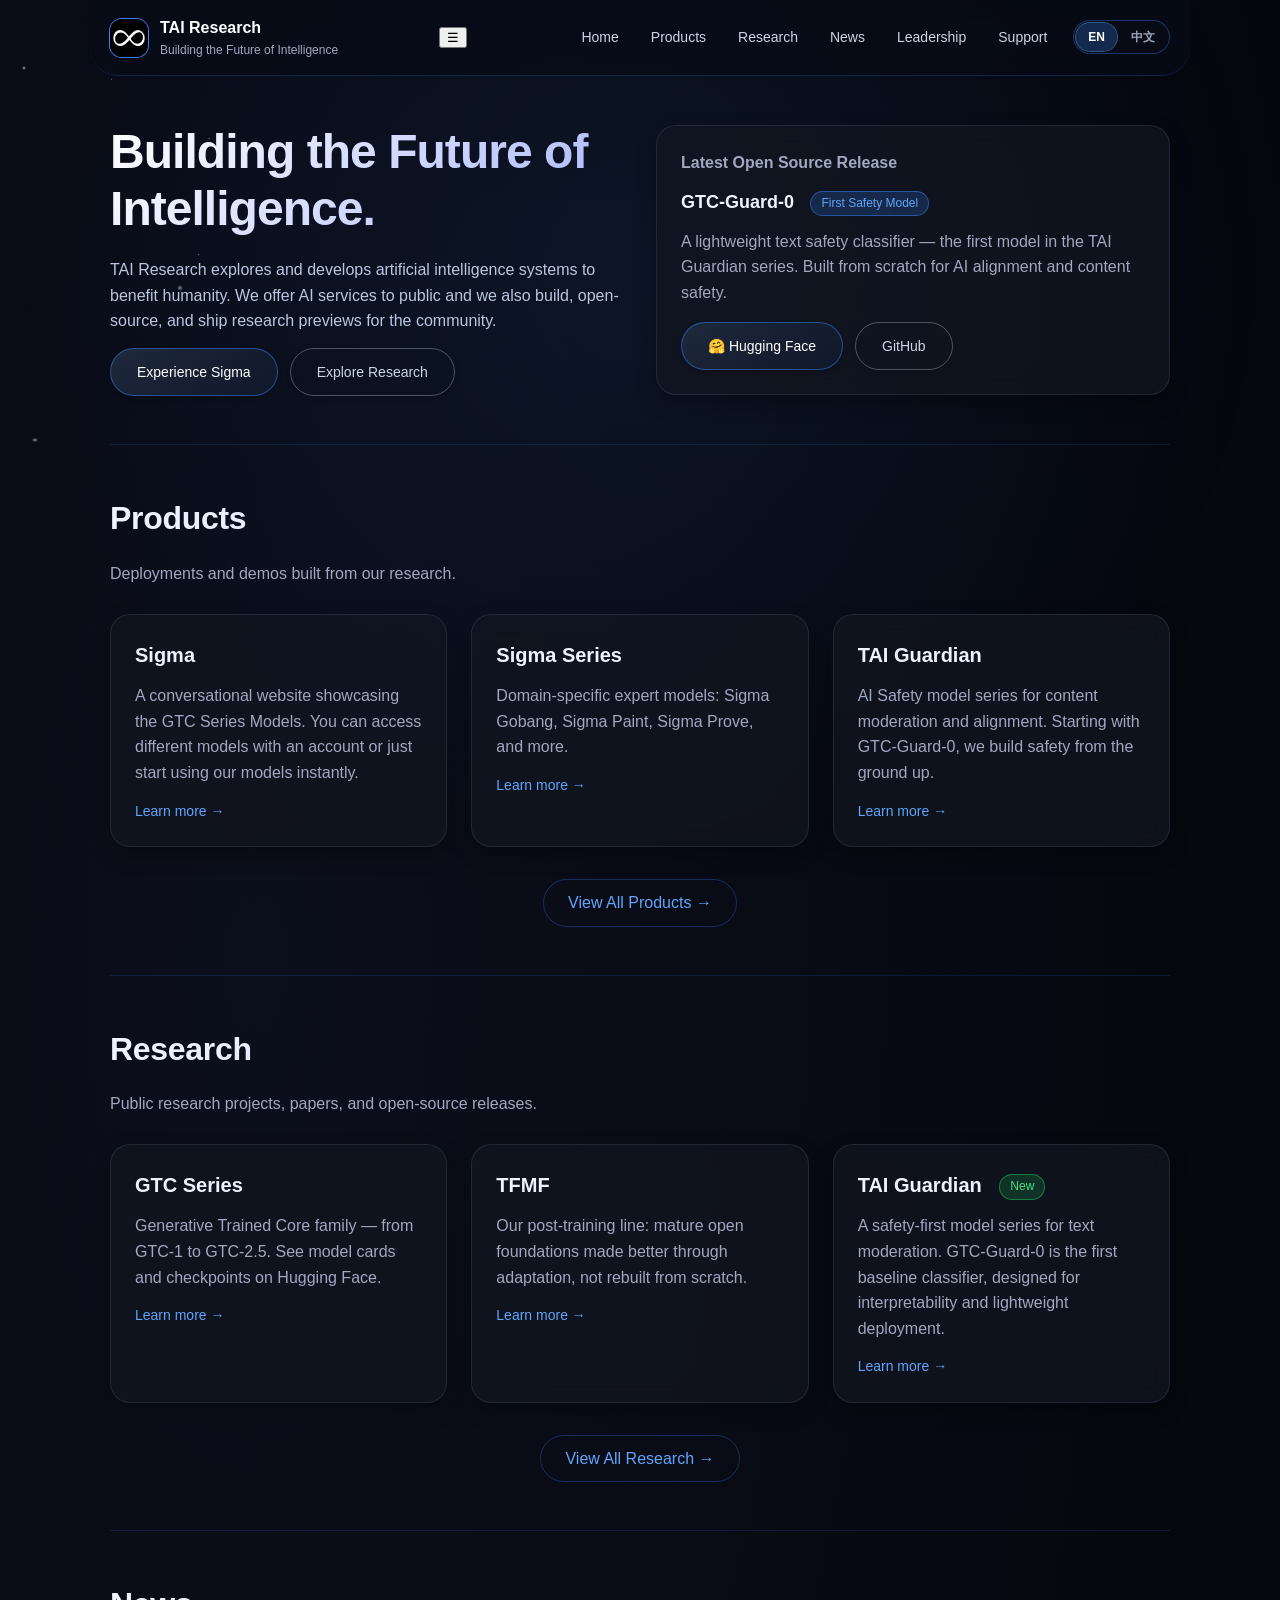
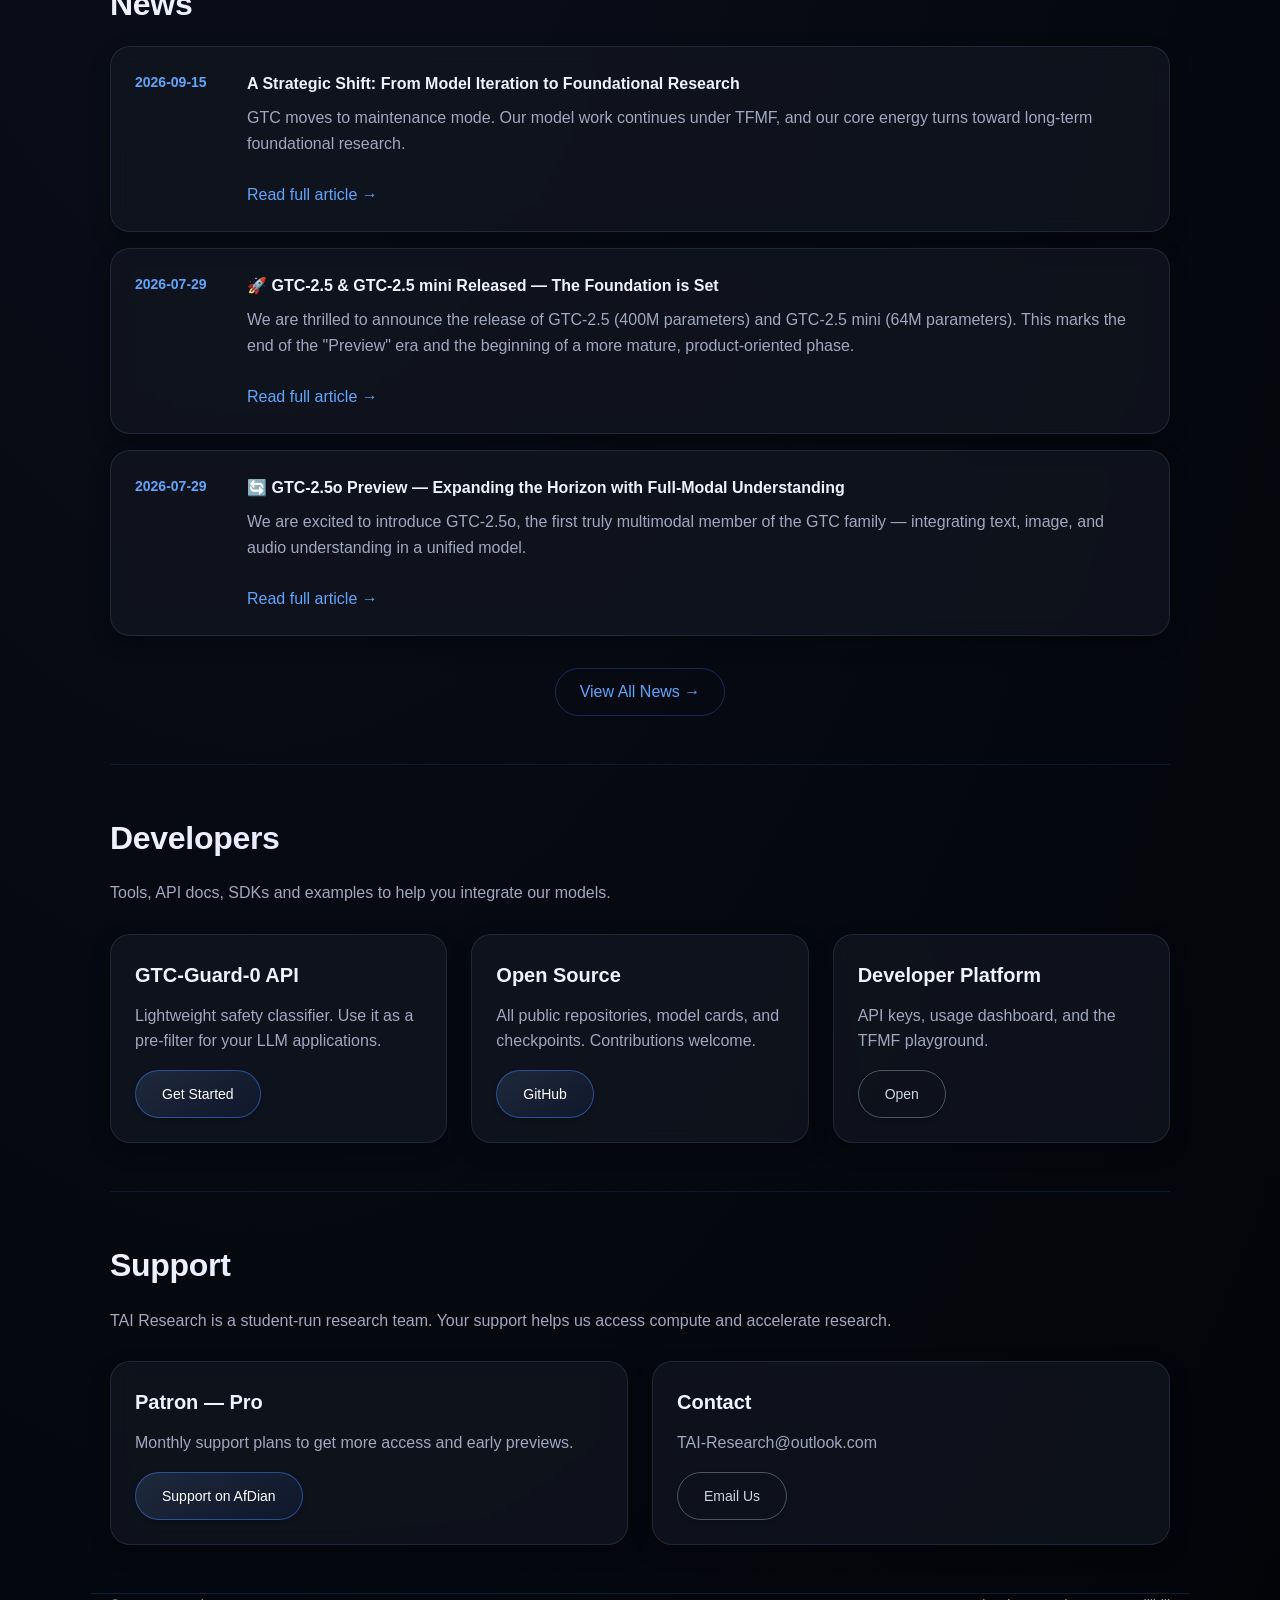
==== commit b28c63b7: "Put the news list back in cards, and align the chrome with the Developer Platform The news entries l" ====
--- a/index.html
+++ b/index.html
@@ -17,9 +17,9 @@
 
     <link rel="stylesheet" href="assets/site.css" />
 </head>
-<body>
-
-<header class="container">
+<body data-page="index">
+
+<header class="container site-header">
     <a class="logo" href="index.html">
         <div class="mark"><img src="assets/logo.png" alt="TAI Research" /></div>
         <div>
@@ -28,9 +28,11 @@
         </div>
     </a>
 
-    <button class="menu-toggle" aria-label="Menu" aria-expanded="false" aria-controls="site-nav">☰</button>
-
-    <nav id="site-nav">
+    <button class="nav-toggle" aria-label="Menu" aria-expanded="false" aria-controls="site-nav">☰</button>
+
+    <nav class="site-nav" id="site-nav">
+        
+        <a href="index.html" data-i18n="nav.home">Home</a>
         <a href="products.html" data-i18n="nav.products">Products</a>
         <a href="research.html" data-i18n="nav.research">Research</a>
         <a href="news.html" data-i18n="nav.news">News</a>
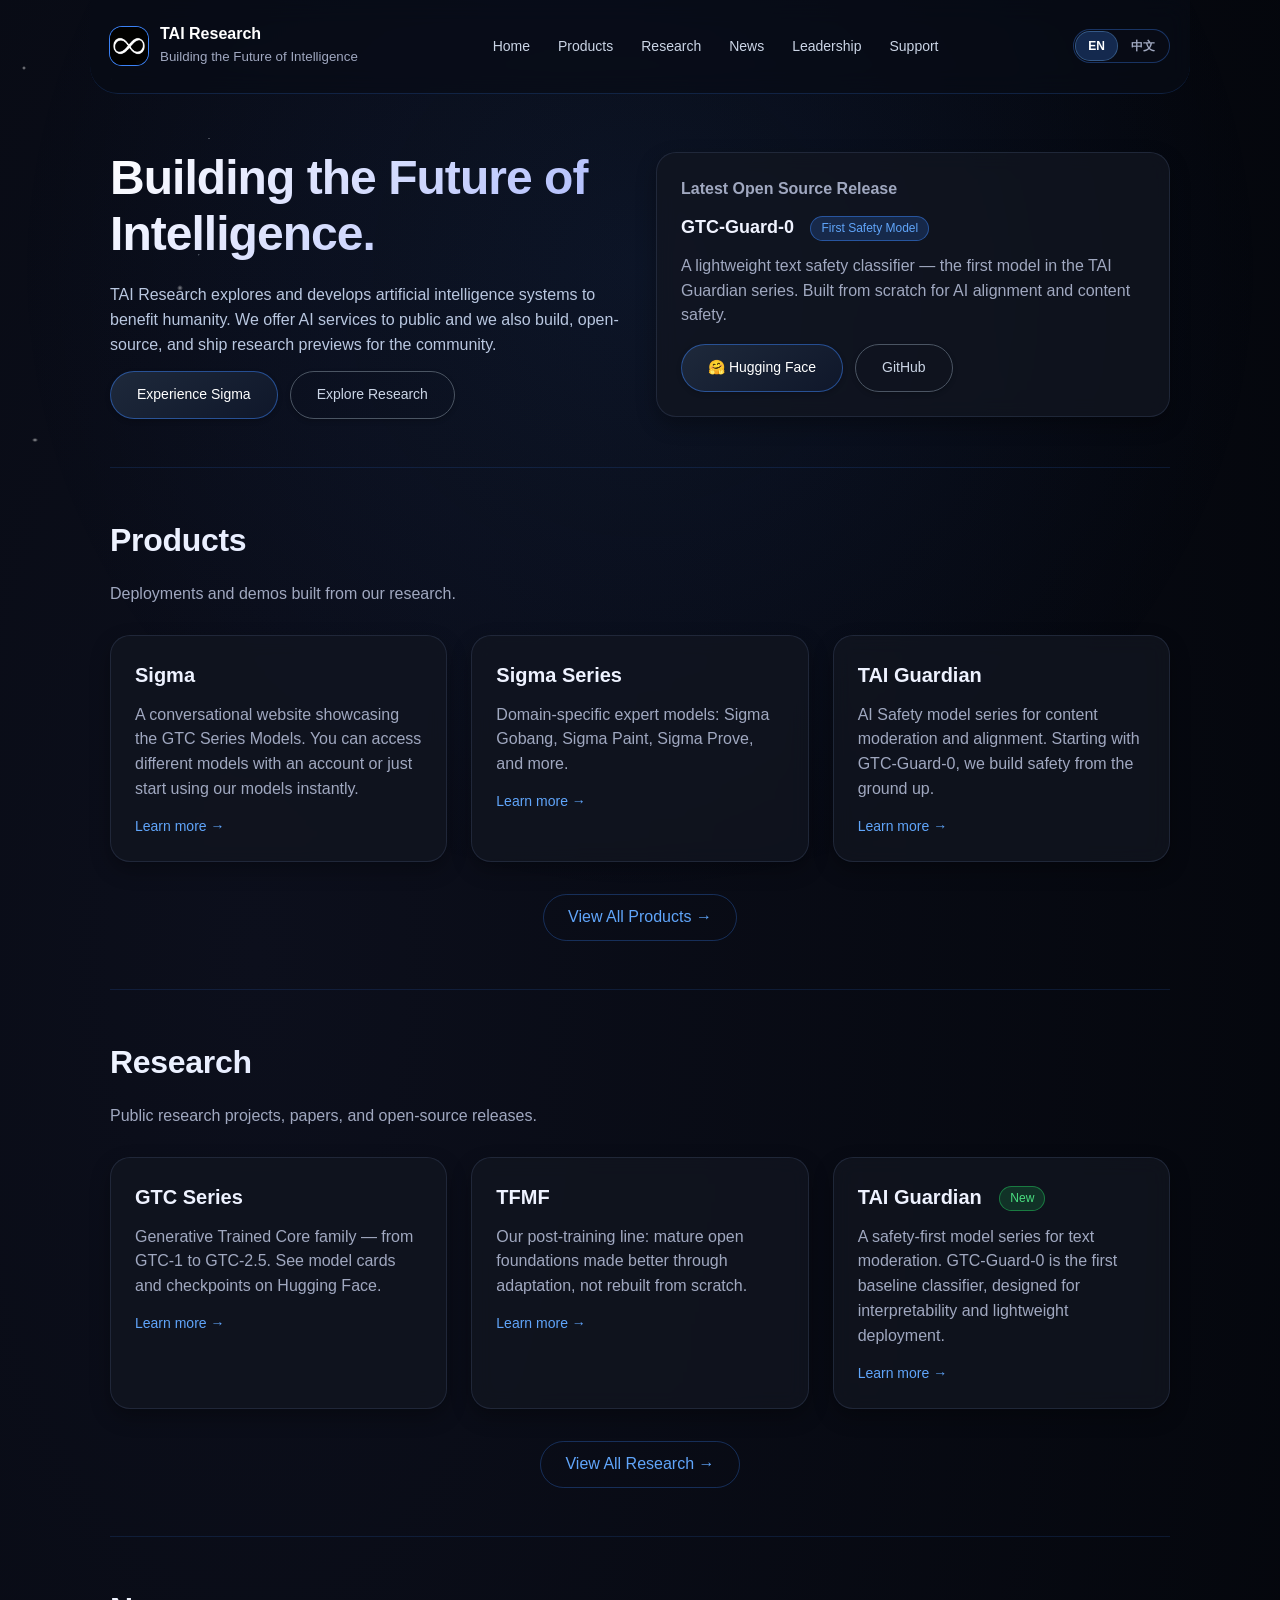
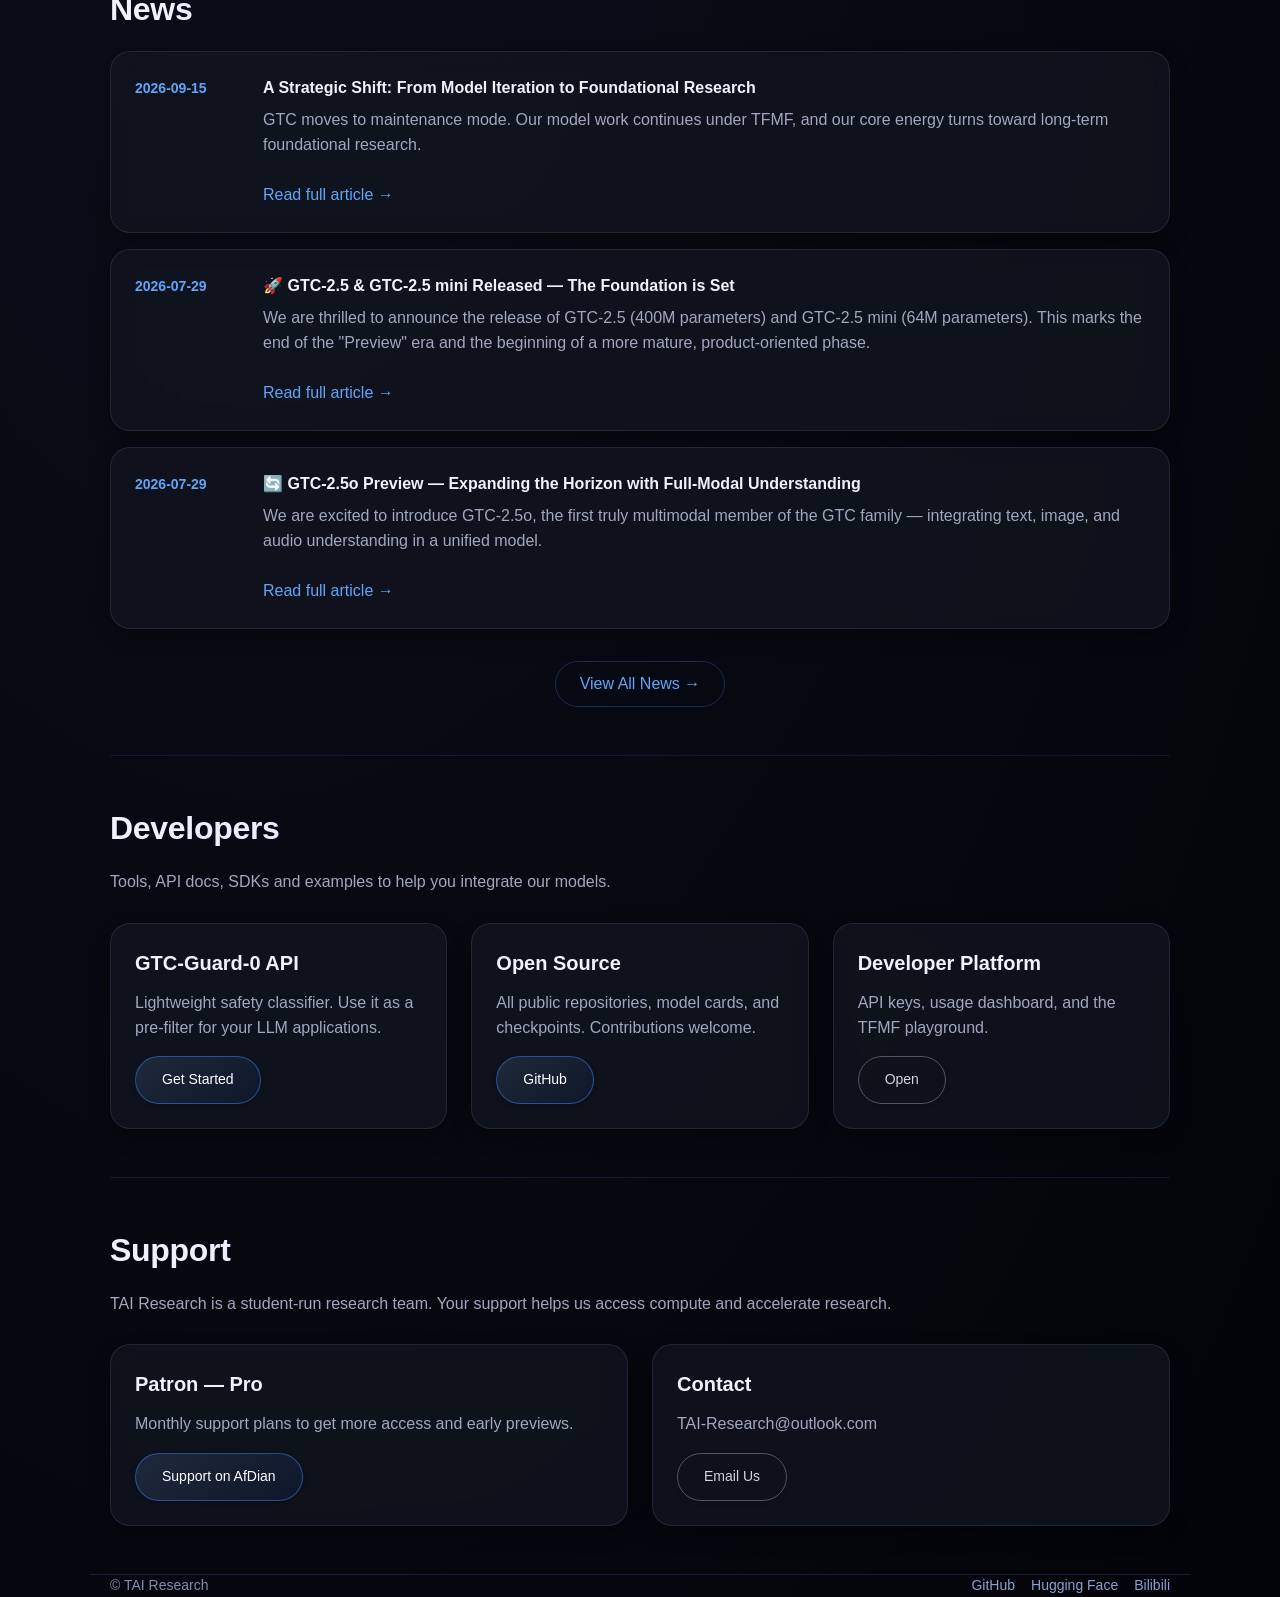
==== commit a958a0c5: "Make the header genuinely identical to the Developer Platform's Three separate defects, each visible" ====
--- a/index.html
+++ b/index.html
@@ -21,28 +21,28 @@
 
 <header class="container site-header">
     <a class="logo" href="index.html">
-        <div class="mark"><img src="assets/logo.png" alt="TAI Research" /></div>
-        <div>
-            <div class="logo-name">TAI Research</div>
-            <small class="logo-tag" data-i18n="tagline">Building the Future of Intelligence</small>
-        </div>
+        <span class="mark"><img src="assets/logo.png" alt="TAI Research" /></span>
+        <span>
+            <span class="logo-name">TAI Research</span>
+            <small data-i18n="tagline">Building the Future of Intelligence</small>
+        </span>
     </a>
 
-    <button class="nav-toggle" aria-label="Menu" aria-expanded="false" aria-controls="site-nav">☰</button>
-
-    <nav class="site-nav" id="site-nav">
-        
+    <button class="nav-toggle" id="navToggle" aria-label="Menu" aria-expanded="false">☰</button>
+
+    <nav class="site-nav">
         <a href="index.html" data-i18n="nav.home">Home</a>
         <a href="products.html" data-i18n="nav.products">Products</a>
         <a href="research.html" data-i18n="nav.research">Research</a>
         <a href="news.html" data-i18n="nav.news">News</a>
         <a href="leadership.html" data-i18n="nav.leadership">Leadership</a>
-        <a href="#support" data-i18n="nav.support">Support</a>
-        <div class="lang-toggle" role="group" aria-label="Language">
-            <button type="button" data-lang-btn="en" aria-pressed="true">EN</button>
-            <button type="button" data-lang-btn="zh" aria-pressed="false">中文</button>
-        </div>
+        <a href="index.html#support" data-i18n="nav.support">Support</a>
     </nav>
+
+    <div class="lang-toggle" role="group" aria-label="Language">
+        <button type="button" data-lang-btn="en" aria-pressed="true">EN</button>
+        <button type="button" data-lang-btn="zh" aria-pressed="false">中文</button>
+    </div>
 </header>
 
 <main class="container">
--- a/assets/site.css
+++ b/assets/site.css
@@ -21,6 +21,10 @@
        to start. */
     --header-h: 76px;
     --radius: 20px;
+    /* Used by .site-header for the curved bottom edge. It was referenced without
+       ever being defined, so border-radius resolved to nothing and the bar came
+       out square instead of shaped like the Developer Platform's. */
+    --radius-lg: 28px;
     --max-w: 1100px;
 
     /* Fluid type. A 48px headline is right on a laptop and unreadable on a
@@ -40,7 +44,7 @@
     font-family: "Inter", "Segoe UI", "Roboto", "Helvetica", "Arial", sans-serif;
     background: radial-gradient(ellipse at 20% 30%, #0c0f1c, #020408);
     color: var(--text);
-    line-height: 1.6;
+    line-height: 1.55;
     position: relative;
     overflow-x: hidden;
     -webkit-text-size-adjust: 100%;
@@ -104,30 +108,32 @@
    simply hid the nav below 900px and offered nothing in its place.
    ========================================================================== */
 
-header {
-    padding: 16px 20px;
+/* Header, nav and toggle mirror the Developer Platform's .site-header /
+   .site-nav / .nav-toggle exactly - same padding, gap, background opacity and
+   stacking level. The two sites share a brand and a reader's eye, so the bar at
+   the top should not be one of the places they differ. */
+.site-header {
+    padding: 24px 20px;
     display: flex;
     align-items: center;
     justify-content: space-between;
-    gap: 16px;
+    gap: 20px;
+    flex-wrap: wrap;
     border-bottom: 1px solid rgba(59, 130, 246, 0.2);
-    background: rgba(8, 12, 22, 0.82);
+    background: rgba(8, 12, 22, 0.7);
     backdrop-filter: blur(12px);
     -webkit-backdrop-filter: blur(12px);
-    border-radius: 0 0 28px 28px;
+    border-radius: 0 0 var(--radius-lg) var(--radius-lg);
     margin-bottom: 8px;
     position: sticky;
     top: 0;
-    min-height: var(--header-h);
-}
-
-/* Stated on header.container so no generic rule can outrank it again, and above
-   main: the mobile menu drops out of the header and has to paint over the page. */
-header.container {
-    position: sticky;
-    z-index: 100;
-}
-
+    z-index: 60;
+}
+
+/* Logo block. Mirrors the Developer Platform: the mark, then a stack of name
+   and tagline. .logo-name has to be display:block, otherwise the tagline sits
+   on the same line as the name - which is what happened when the wrapper was
+   changed from a div to a span. */
 .logo {
     display: flex;
     align-items: center;
@@ -140,41 +146,62 @@
 .logo .mark {
     width: 38px;
     height: 38px;
-    flex: 0 0 38px;
     border-radius: 12px;
     overflow: hidden;
     box-shadow: 0 0 0 1px #3b82f6;
+    flex: 0 0 auto;
 }
 
 .logo .mark img { width: 100%; height: 100%; object-fit: cover; display: block; }
 
-.logo-name { font-weight: 700; color: #ffffff; font-size: 16px; }
-.logo-tag { color: var(--muted); font-size: 12px; display: block; }
-
-nav {
+/* No font-size on <small>: the element's own 0.833em (13.33px) is what the
+   Developer Platform renders, and overriding it to 12px made the whole logo
+   block 7px shorter than the other site's. */
+.logo-name {
+    font-weight: 700;
+    color: #ffffff;
+    display: block;
+    line-height: 1.25;
+    font-size: 16px;
+}
+
+/* No display or line-height override. As inline, <small> forms its own line
+   box after the block-level .logo-name and picks up the body's line-height,
+   which is what makes the Developer Platform's logo block 45px tall. Forcing
+   display:block gave it a compressed line box and a 38px block. */
+.logo small { color: var(--muted); }
+
+.site-nav {
     display: flex;
     align-items: center;
-    gap: 4px;
+    gap: 28px;
     flex-wrap: wrap;
 }
 
-nav a {
+.site-nav a {
     color: #cbd5e6;
-    text-decoration: none;
-    padding: 10px 14px;
     font-weight: 500;
     font-size: 14px;
+    transition: 0.2s;
+    text-decoration: none;
+}
+
+.site-nav a:hover { color: #ffffff; text-shadow: 0 0 5px #3b82f6; }
+.site-nav a[aria-current="page"] { color: #ffffff; }
+
+.nav-toggle {
+    display: none;
+    align-items: center;
+    justify-content: center;
+    width: 44px;
+    height: 44px;
+    cursor: pointer;
+    background: none;
+    border: 1px solid var(--border);
     border-radius: 10px;
-    transition: color 0.2s, background 0.2s;
-    /* Comfortable to tap. Text at 14px with no padding is a miss waiting to
-       happen on a phone. */
-    min-height: 40px;
-    display: inline-flex;
-    align-items: center;
-}
-
-nav a:hover { color: #ffffff; background: rgba(59, 130, 246, 0.12); }
-nav a[aria-current="page"] { color: #ffffff; background: rgba(59, 130, 246, 0.16); }
+    color: var(--text);
+    font-size: 18px;
+}
 
 /* Language toggle.
 
@@ -190,7 +217,6 @@
     border-radius: 20px;
     border: 1px solid rgba(59, 130, 246, 0.35);
     background: rgba(10, 14, 24, 0.7);
-    margin-left: 8px;
     flex: 0 0 auto;
 }
 
@@ -227,23 +253,6 @@
     box-shadow: 0 0 0 1px rgba(96, 165, 250, 0.5);
 }
 
-/* Mobile menu button: hidden until the nav no longer fits. */
-.menu-toggle {
-    display: none;
-    border: 1px solid var(--card-border);
-    background: rgba(15, 20, 32, 0.6);
-    color: var(--text);
-    border-radius: 12px;
-    width: 44px;
-    height: 44px;
-    font-size: 20px;
-    cursor: pointer;
-    align-items: center;
-    justify-content: center;
-    flex: 0 0 44px;
-}
-
-.menu-toggle:hover { border-color: var(--accent); }
 
 /* ==========================================================================
    Type
@@ -402,19 +411,107 @@
 
 .hero-actions { display: flex; gap: 12px; flex-wrap: wrap; margin-top: 8px; }
 
-/* Home page news teasers */
+/* News entries.
+
+   These were plain flex rows after the shared stylesheet was introduced, which
+   stripped the card that every entry used to sit in and left the list reading as
+   one wall of text. The card is back, with two changes from the original: the
+   summary is clamped so a long announcement cannot dominate the list, and the
+   whole row is the link rather than a small "read more" at the end. */
+.news-list {
+    display: flex;
+    flex-direction: column;
+    gap: 18px;
+}
+
+/* The row layout is shared; only entries directly inside a .news-list become
+   cards. The home page already wraps each teaser in a .card, and giving the row
+   its own border on top of that produced a box inside a box. */
 .news-item {
     display: flex;
-    gap: 16px;
+    flex-wrap: wrap;
     align-items: flex-start;
-}
+    gap: 20px;
+    text-decoration: none;
+    color: inherit;
+}
+
+/* Entries are wrapped in .card, the same box the home page uses, so the two
+   pages cannot drift apart. An entry that is not a link gets no card of its own. */
+.news-list > .news-item {
+    background: rgba(15, 20, 32, 0.6);
+    border: 1px solid rgba(50, 60, 85, 0.45);
+    border-radius: 20px;
+    padding: 22px 24px;
+}
+
+/* Only a link should react to the pointer; a static entry that jumps under the
+   cursor promises something it cannot deliver. */
+/* The card already lifts on hover; adding a slide on top of it moved the text
+   out from under the pointer. */
+.news-list > .news-item {
+    border: none;
+    border-radius: 0;
+    padding: 0;
+    background: none;
+}
+
+.news-item .meta {
+    min-width: 108px;
+    flex: 0 0 auto;
+    color: #7f8cae;
+    font-size: 14px;
+    font-weight: 600;
+    padding-top: 2px;
+}
+
+.news-item .content { flex: 1; min-width: 220px; }
 
 .news-date {
     font-size: 14px;
     font-weight: 600;
     color: #60a5fa;
-    min-width: 96px;
+    min-width: 108px;
     flex: 0 0 auto;
+    padding-top: 2px;
+}
+
+.news-title {
+    display: block;
+    font-size: clamp(15px, 1.9vw, 17px);
+    font-weight: 650;
+    line-height: 1.45;
+    color: #eef2ff;
+    margin-bottom: 8px;
+}
+
+.news-desc {
+    color: var(--muted);
+    font-size: 14.5px;
+    line-height: 1.65;
+    max-width: 68ch;
+    /* Three lines is enough to judge whether it is worth opening. Without this
+       the GTC-2.5 entry alone ran to nine. */
+    display: -webkit-box;
+    -webkit-line-clamp: 3;
+    -webkit-box-orient: vertical;
+    overflow: hidden;
+}
+
+.news-read {
+    display: inline-block;
+    margin-top: 10px;
+    color: #60a5fa;
+    font-size: 14px;
+    font-weight: 500;
+}
+
+a.news-item:hover .news-read { color: #93c5fd; }
+
+@media (max-width: 640px) {
+    .news-item { padding: 16px 18px; gap: 8px; }
+    .news-item .meta, .news-date { min-width: 0; width: 100%; }
+    .news-desc { max-width: none; }
 }
 
 /* ==========================================================================
@@ -489,48 +586,37 @@
    ========================================================================== */
 
 @media (max-width: 900px) {
-    .hero { grid-template-columns: 1fr; gap: 28px; }
-
-    /* The nav becomes a panel that drops under the header. It used to be
-       display:none, which left phones with no navigation at all. */
-    nav {
+    .hero { grid-template-columns: 1fr; gap: 32px; }
+
+    .nav-toggle { display: inline-flex; }
+
+    .site-nav {
+        display: none;
         position: absolute;
         top: 100%;
         left: 0;
         right: 0;
         flex-direction: column;
         align-items: stretch;
-        gap: 2px;
-        padding: 10px 16px 16px;
-        /* Fully opaque, not 0.97: a navigation panel has nothing to gain from
-           showing the page underneath, and at 0.97 a bright headline still
-           ghosts through the blur. */
-        background: #080c16;
-        border-bottom: 1px solid rgba(59, 130, 246, 0.25);
-        border-radius: 0 0 20px 20px;
-        display: none;
-        max-height: calc(100vh - var(--header-h));
-        overflow-y: auto;
+        gap: 0;
+        padding: 10px 20px 18px;
+        background: rgba(10, 12, 18, 0.98);
+        border-bottom: 1px solid var(--border);
+        backdrop-filter: blur(14px);
+        -webkit-backdrop-filter: blur(14px);
+        z-index: 60;
     }
 
-    nav.open { display: flex; }
-
-    /* The panel drops out of the header box; it needs its own layer so nothing
-       inside main can come up through it. */
-    nav { z-index: 1; }
-
-    nav a {
-        margin: 0;
-        padding: 14px 12px;
+    .site-nav.open { display: flex; }
+
+    .site-nav a {
+        padding: 14px 4px;
         font-size: 16px;
-        border-radius: 12px;
+        border-bottom: 1px solid rgba(255, 255, 255, 0.06);
     }
 
-    .menu-toggle { display: inline-flex; }
-
-    .lang-toggle { margin-left: 0; align-self: flex-start; margin-top: 8px; }
-
-    header { position: sticky; }
+    .lang-toggle { margin: 14px 0 0; align-self: flex-start; }
+
     .grid { grid-template-columns: 1fr; }
 }
 
@@ -654,3 +740,7 @@
 .link-group { display: flex; gap: 10px; flex-wrap: wrap; margin-top: 14px; }
 
 .meta { display: flex; gap: 16px; flex-wrap: wrap; color: var(--muted); font-size: 14px; }
+
+/* A news entry with nowhere to go: same box, but it must not move under the
+   pointer. */
+.news-static { cursor: default; }
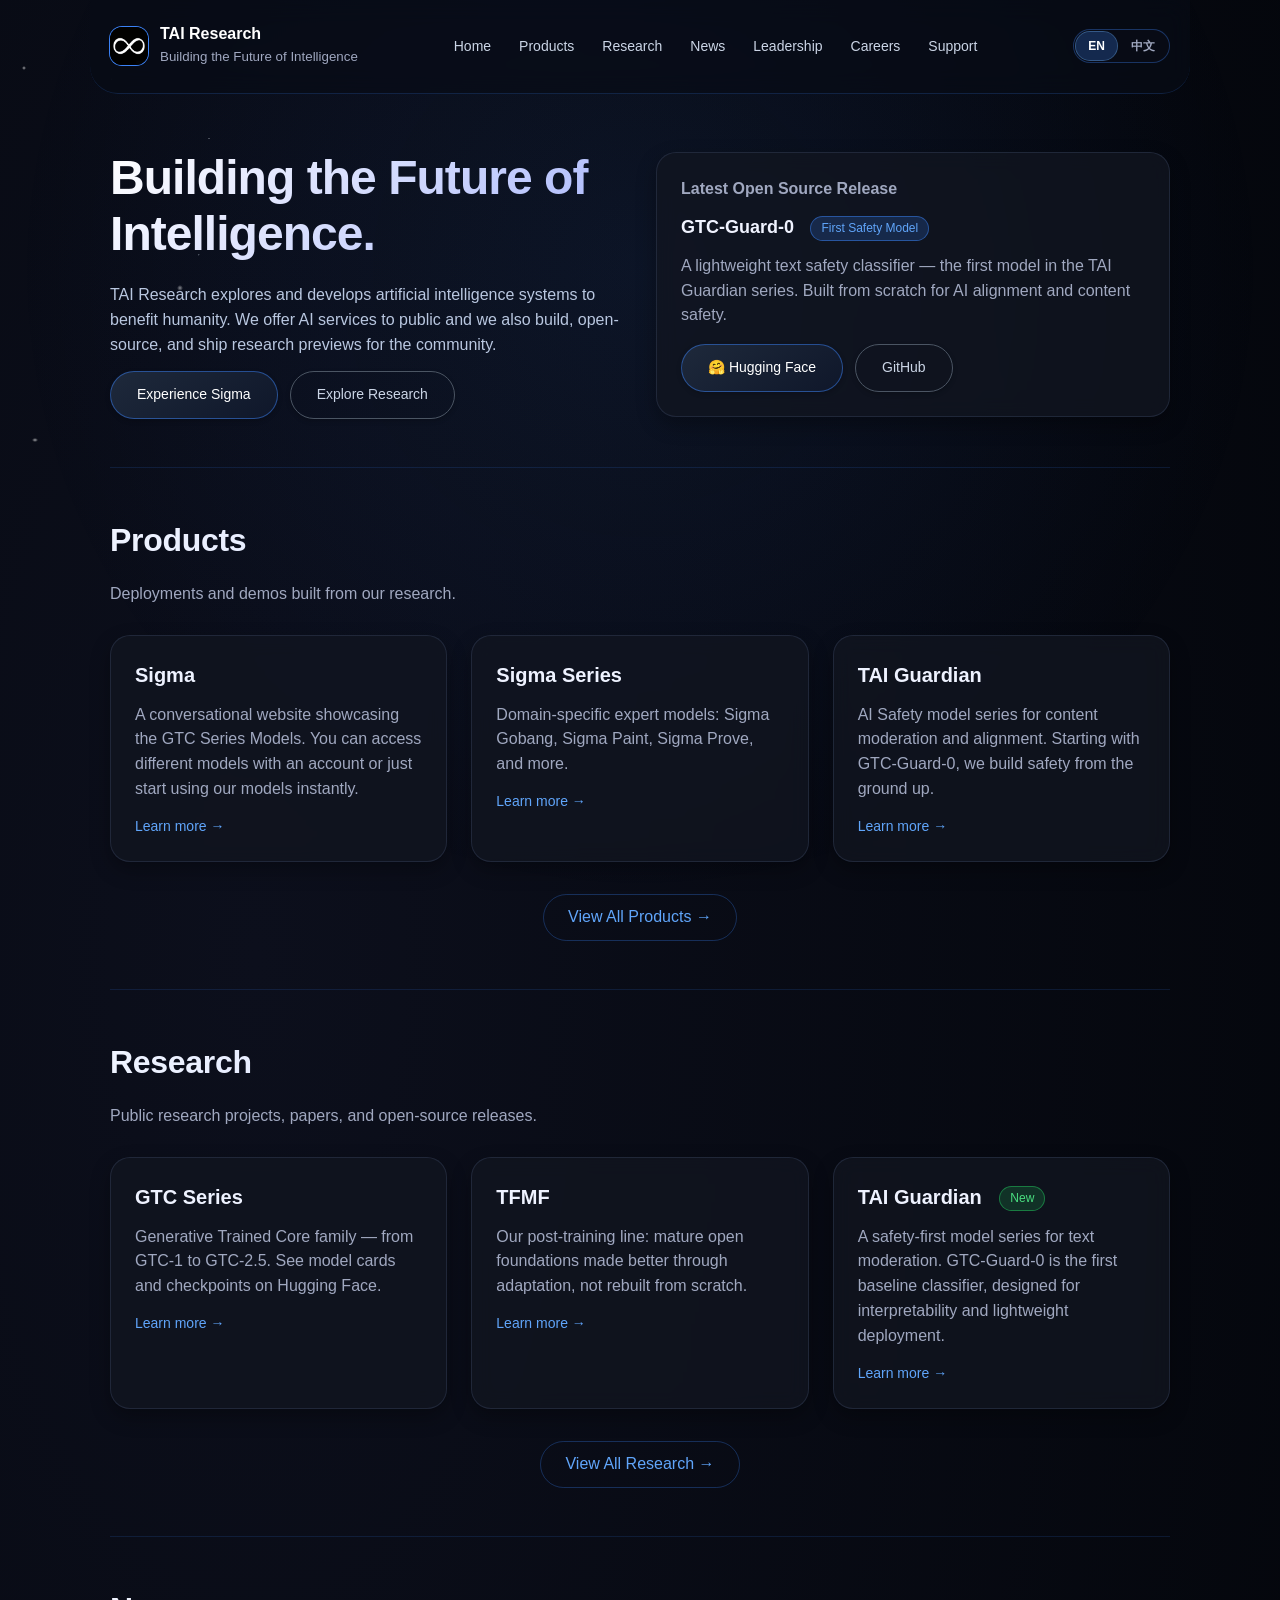
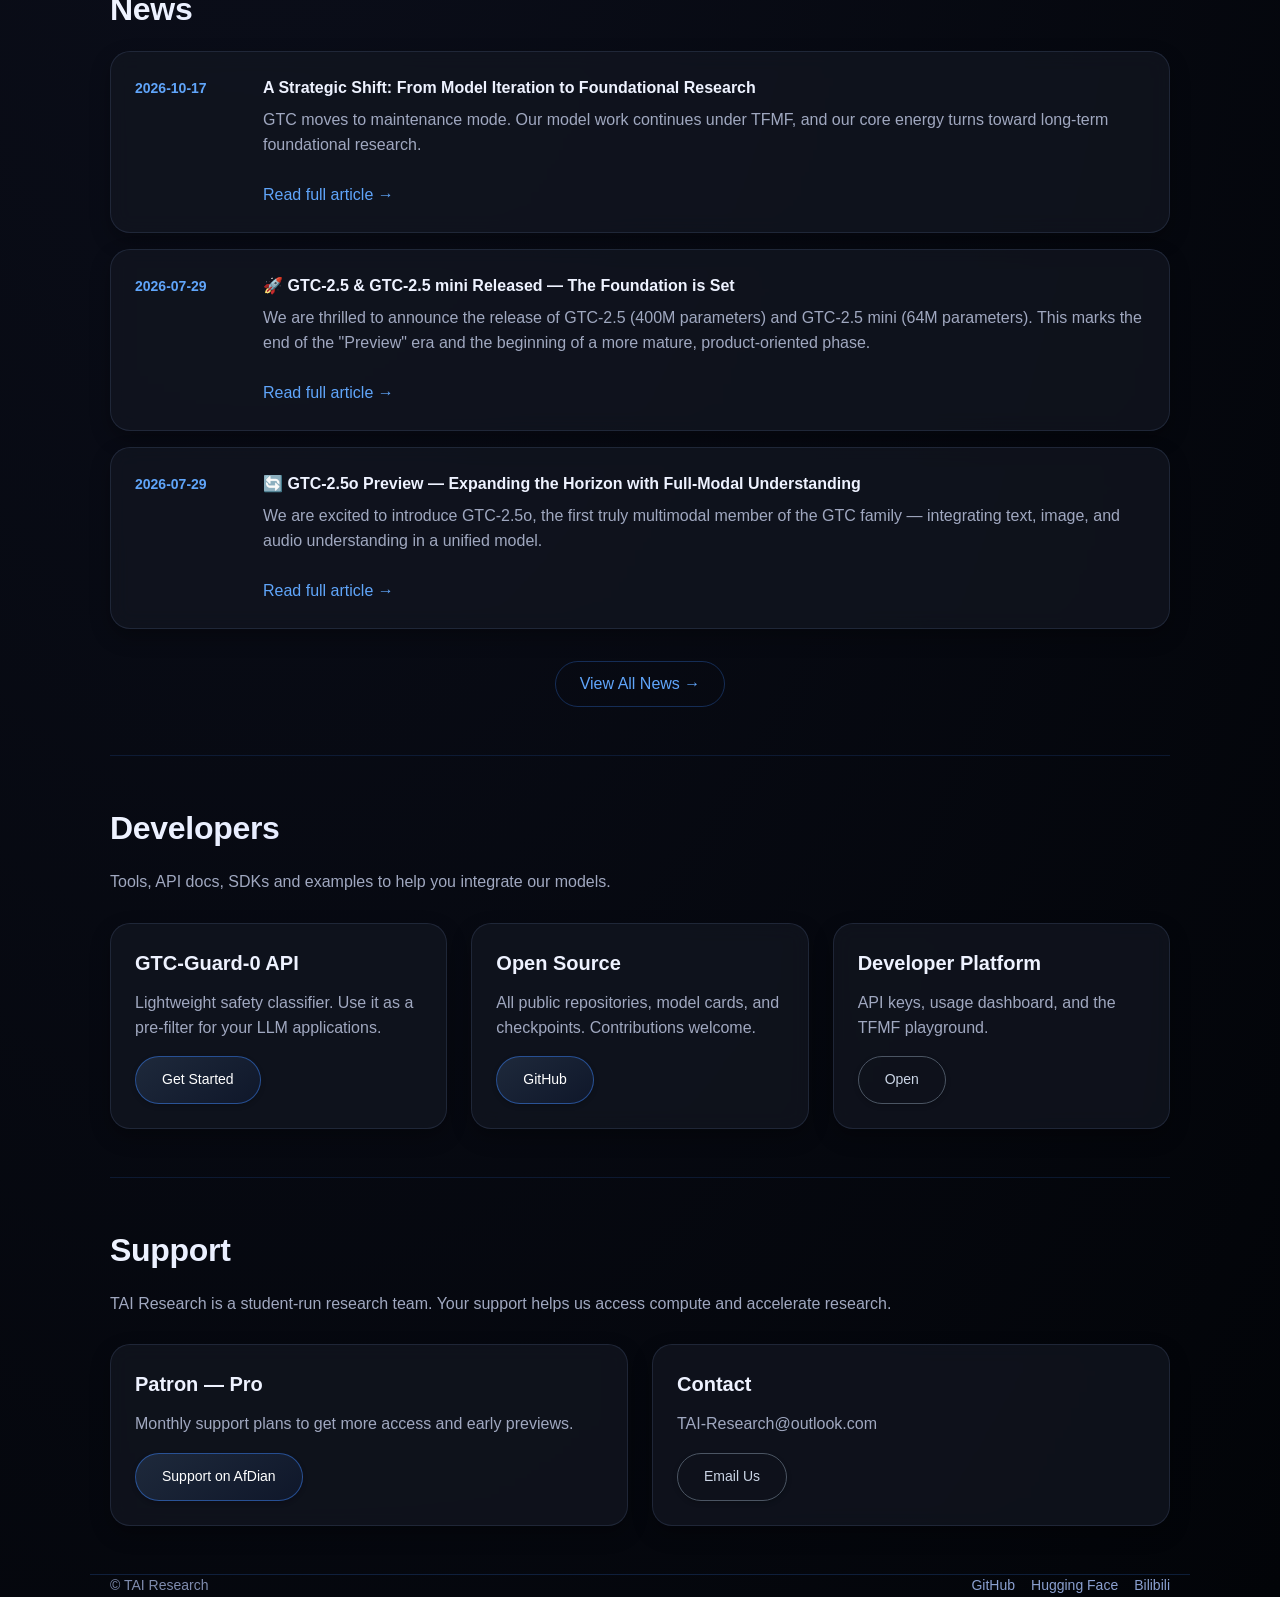
==== commit d02ba70b: "Careers page, news date to 2026-10-17 - New careers.html: six open roles, the Wild Card channel, and" ====
--- a/index.html
+++ b/index.html
@@ -36,6 +36,7 @@
         <a href="research.html" data-i18n="nav.research">Research</a>
         <a href="news.html" data-i18n="nav.news">News</a>
         <a href="leadership.html" data-i18n="nav.leadership">Leadership</a>
+        <a href="careers.html" data-i18n="nav.careers">Careers</a>
         <a href="index.html#support" data-i18n="nav.support">Support</a>
     </nav>
 
@@ -126,7 +127,7 @@
 
             <a href="Research/strategic-shift.html" class="card news-clickable">
                 <div class="news-item">
-                    <div class="news-date">2026-09-15</div>
+                    <div class="news-date">2026-10-17</div>
                     <div style="flex:1">
                         <strong data-i18n="news.shift.title">A Strategic Shift: From Model Iteration to Foundational Research</strong>
                         <div class="muted" style="margin-top:8px">
